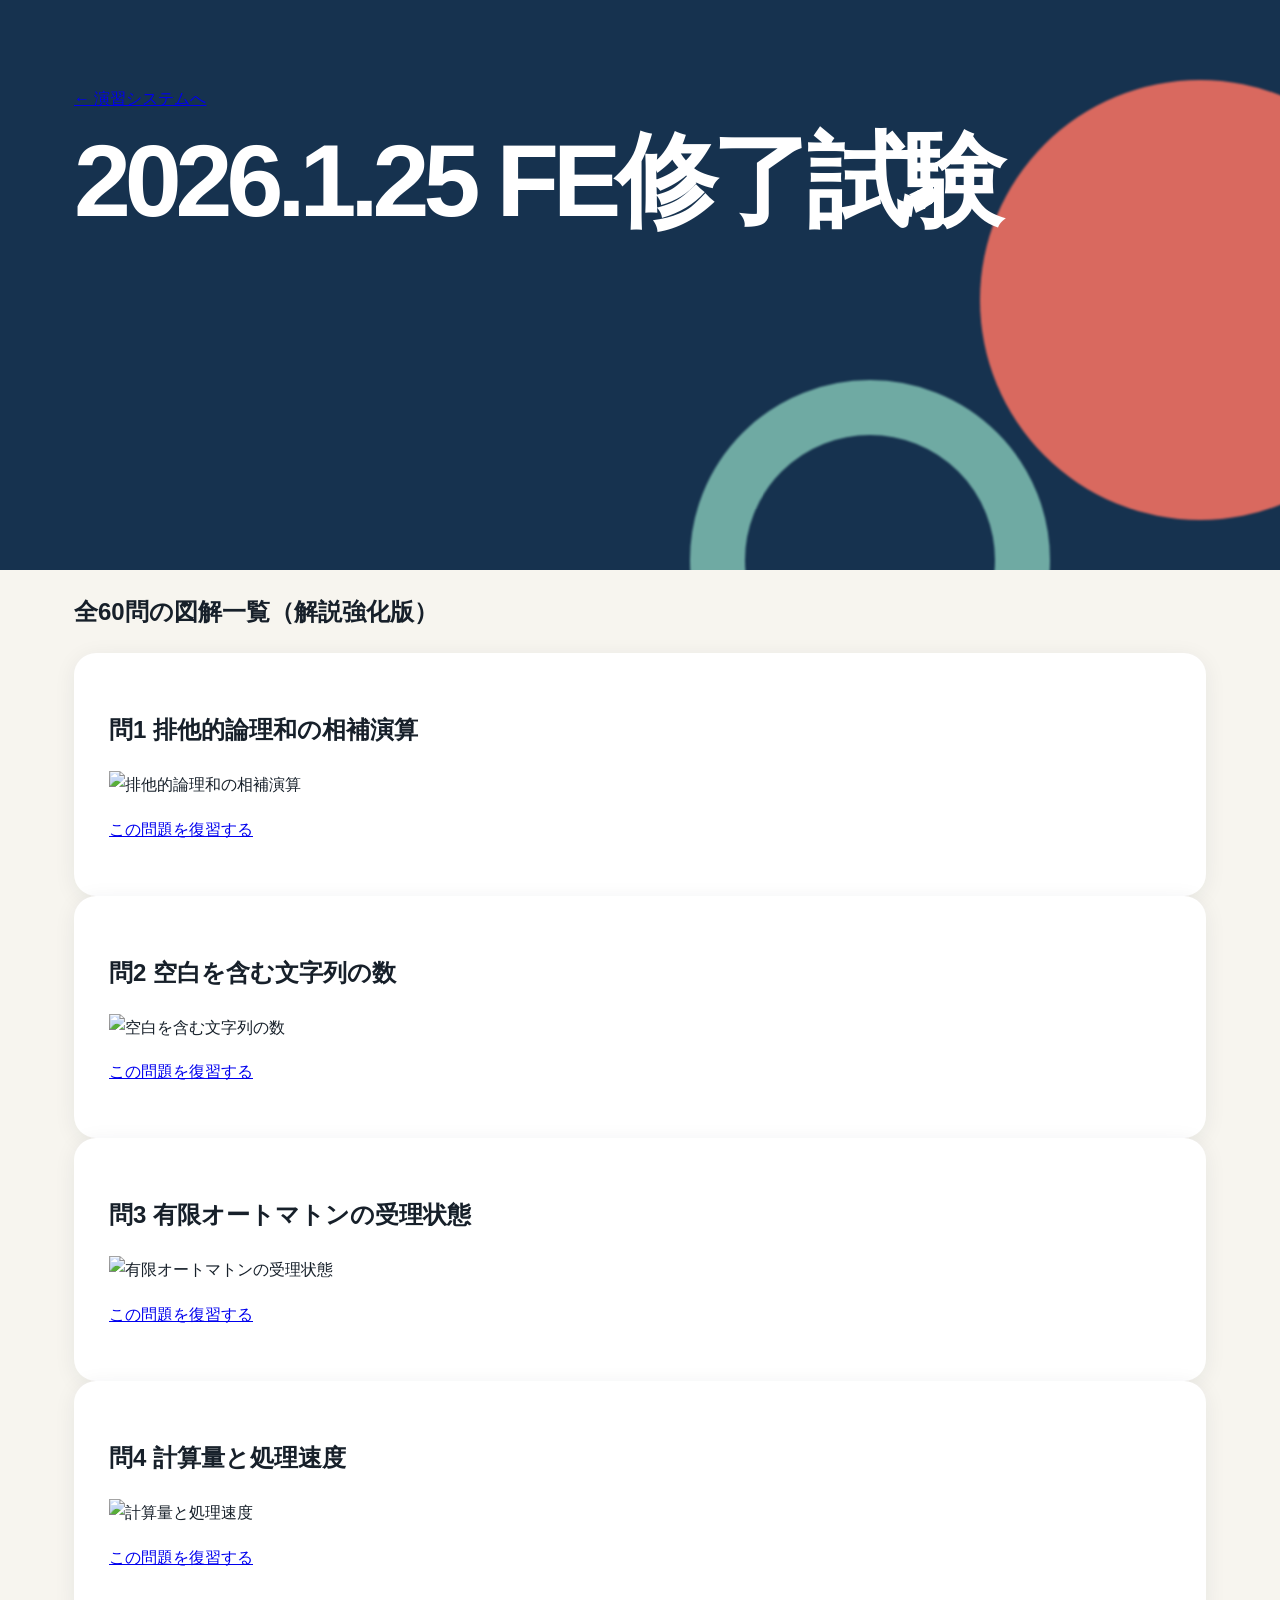
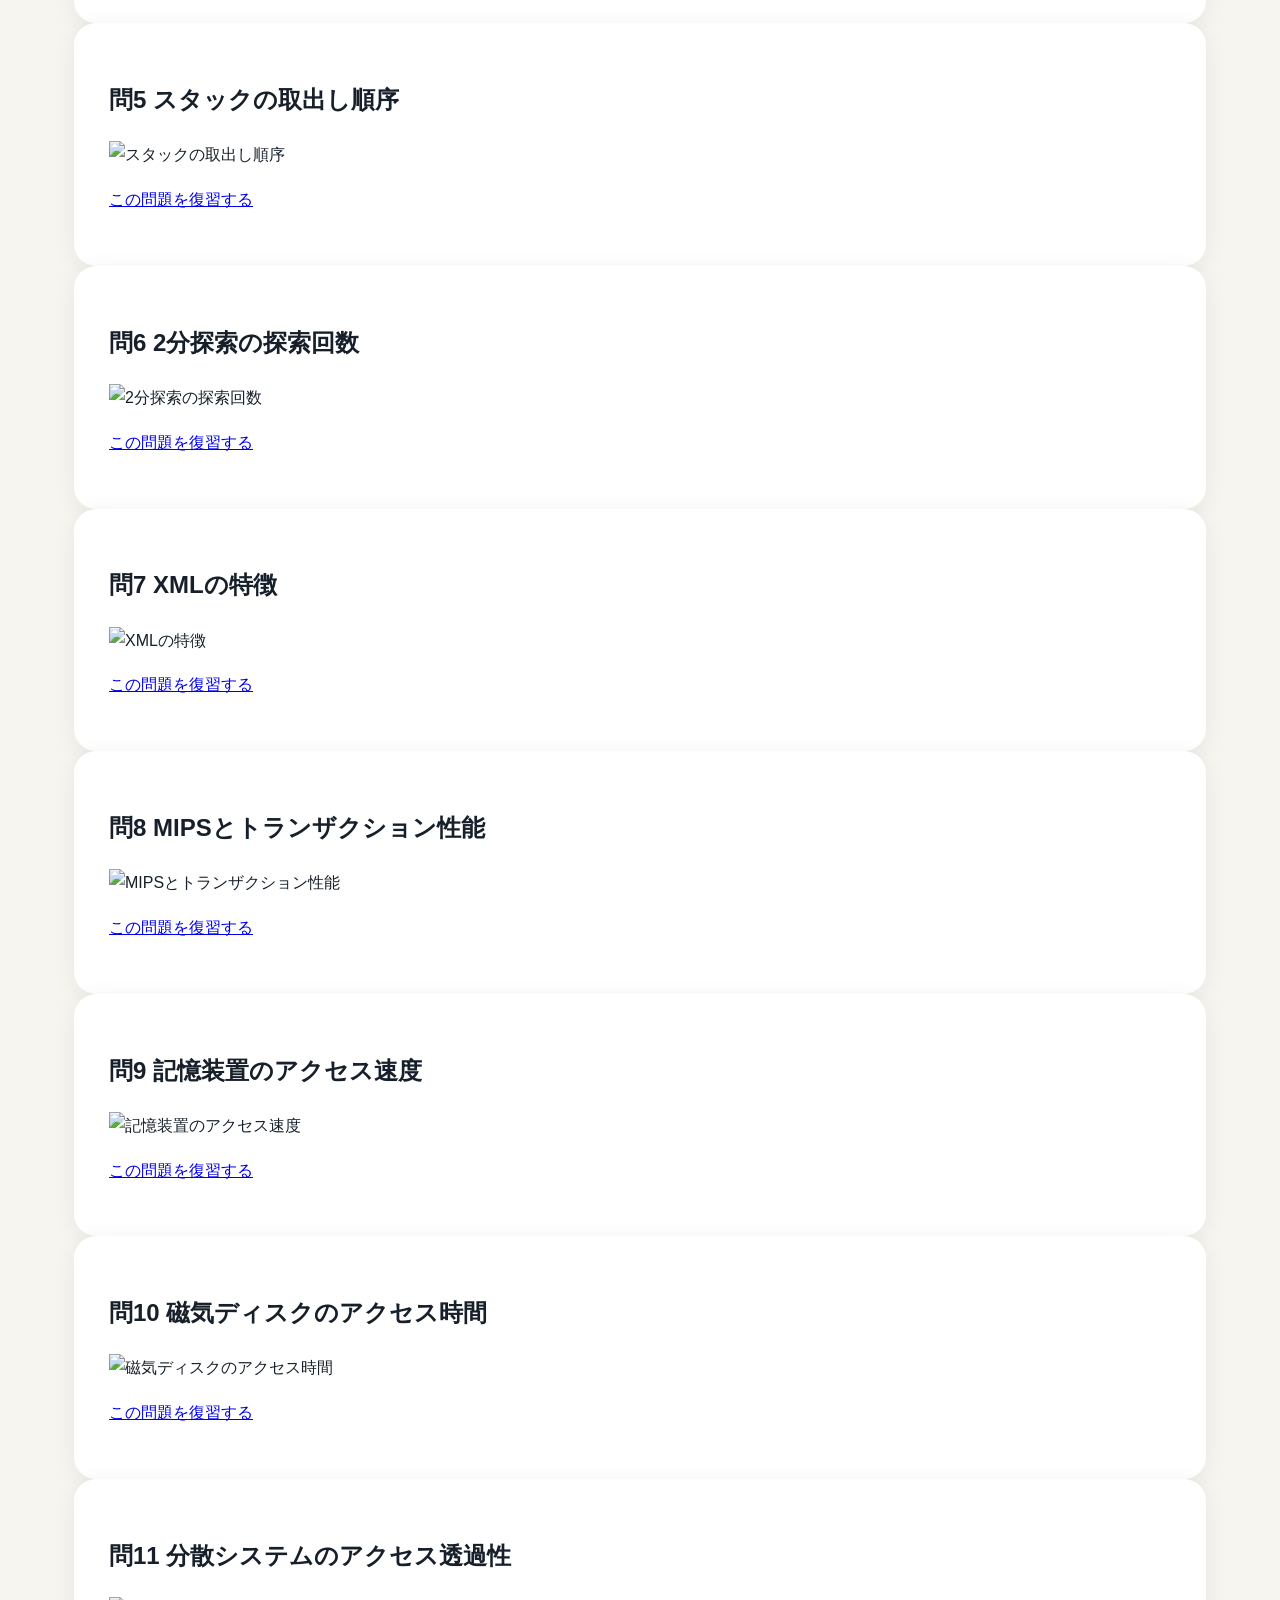
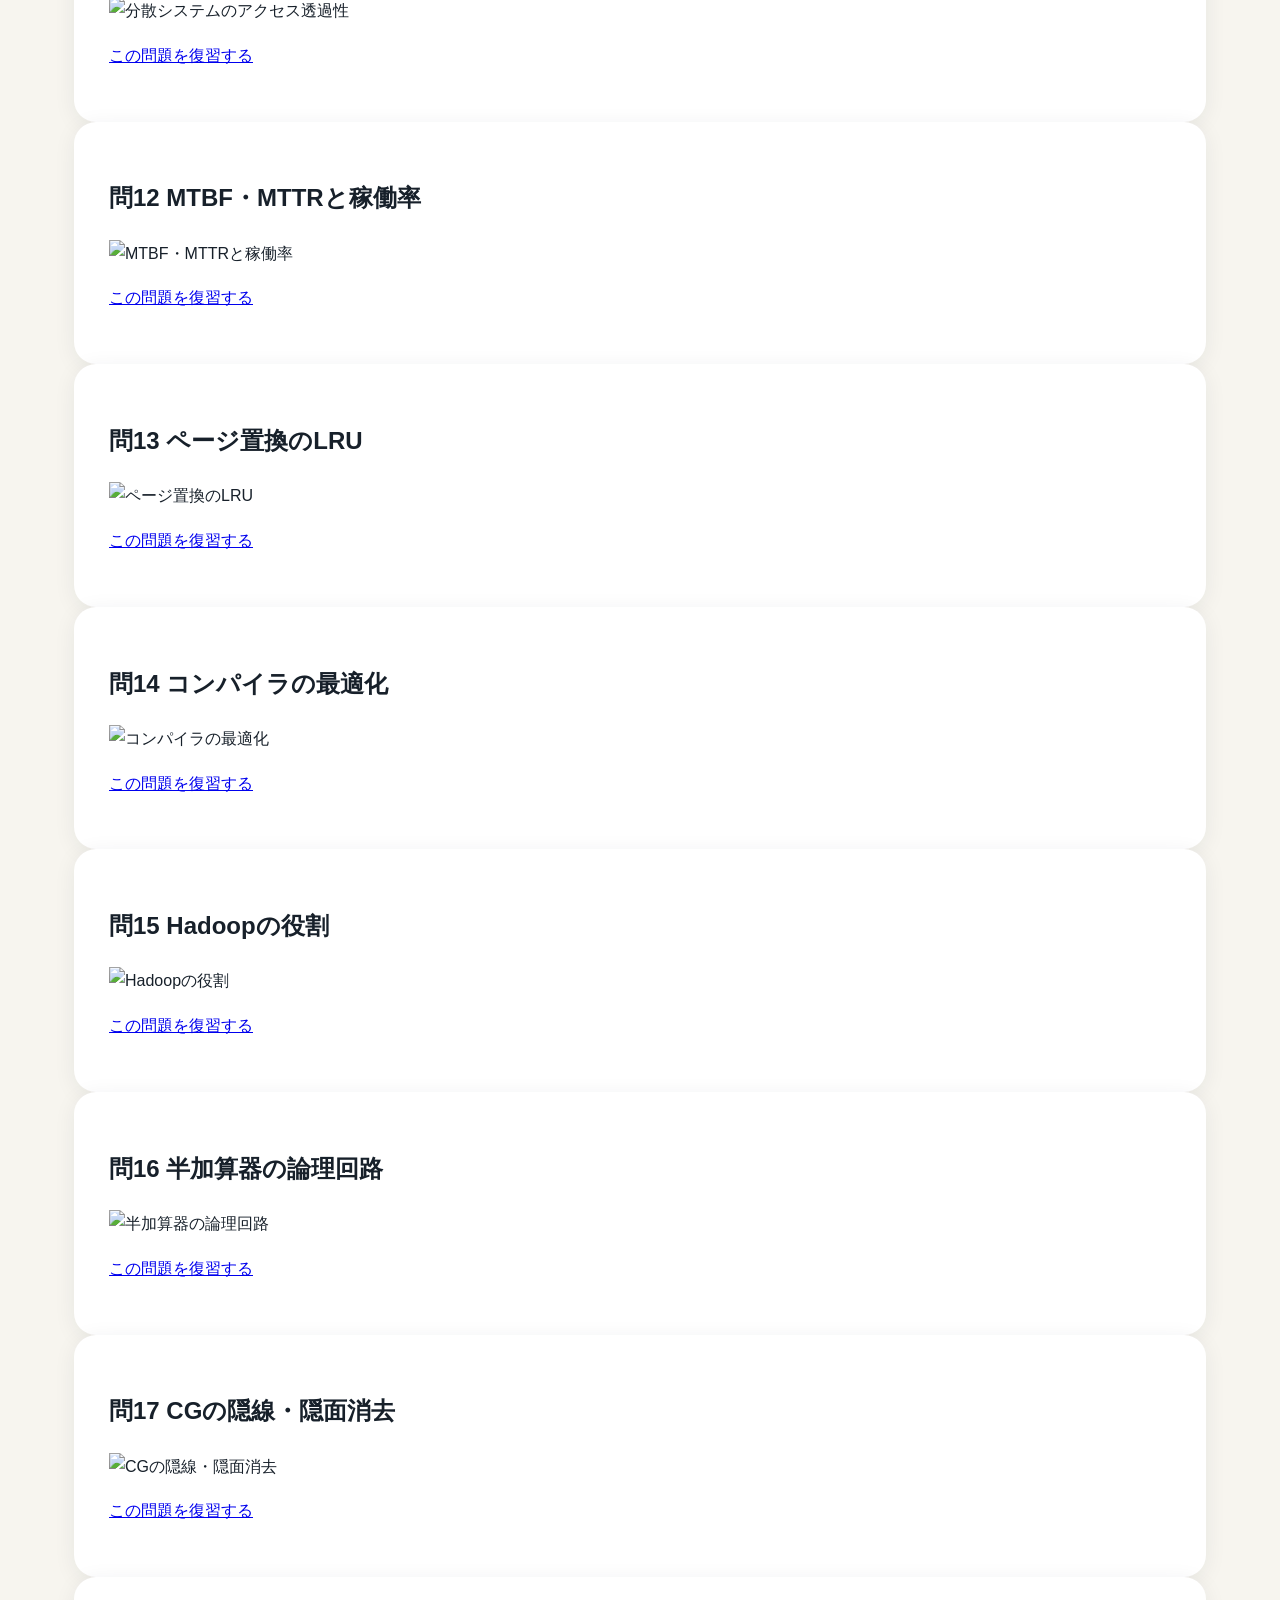
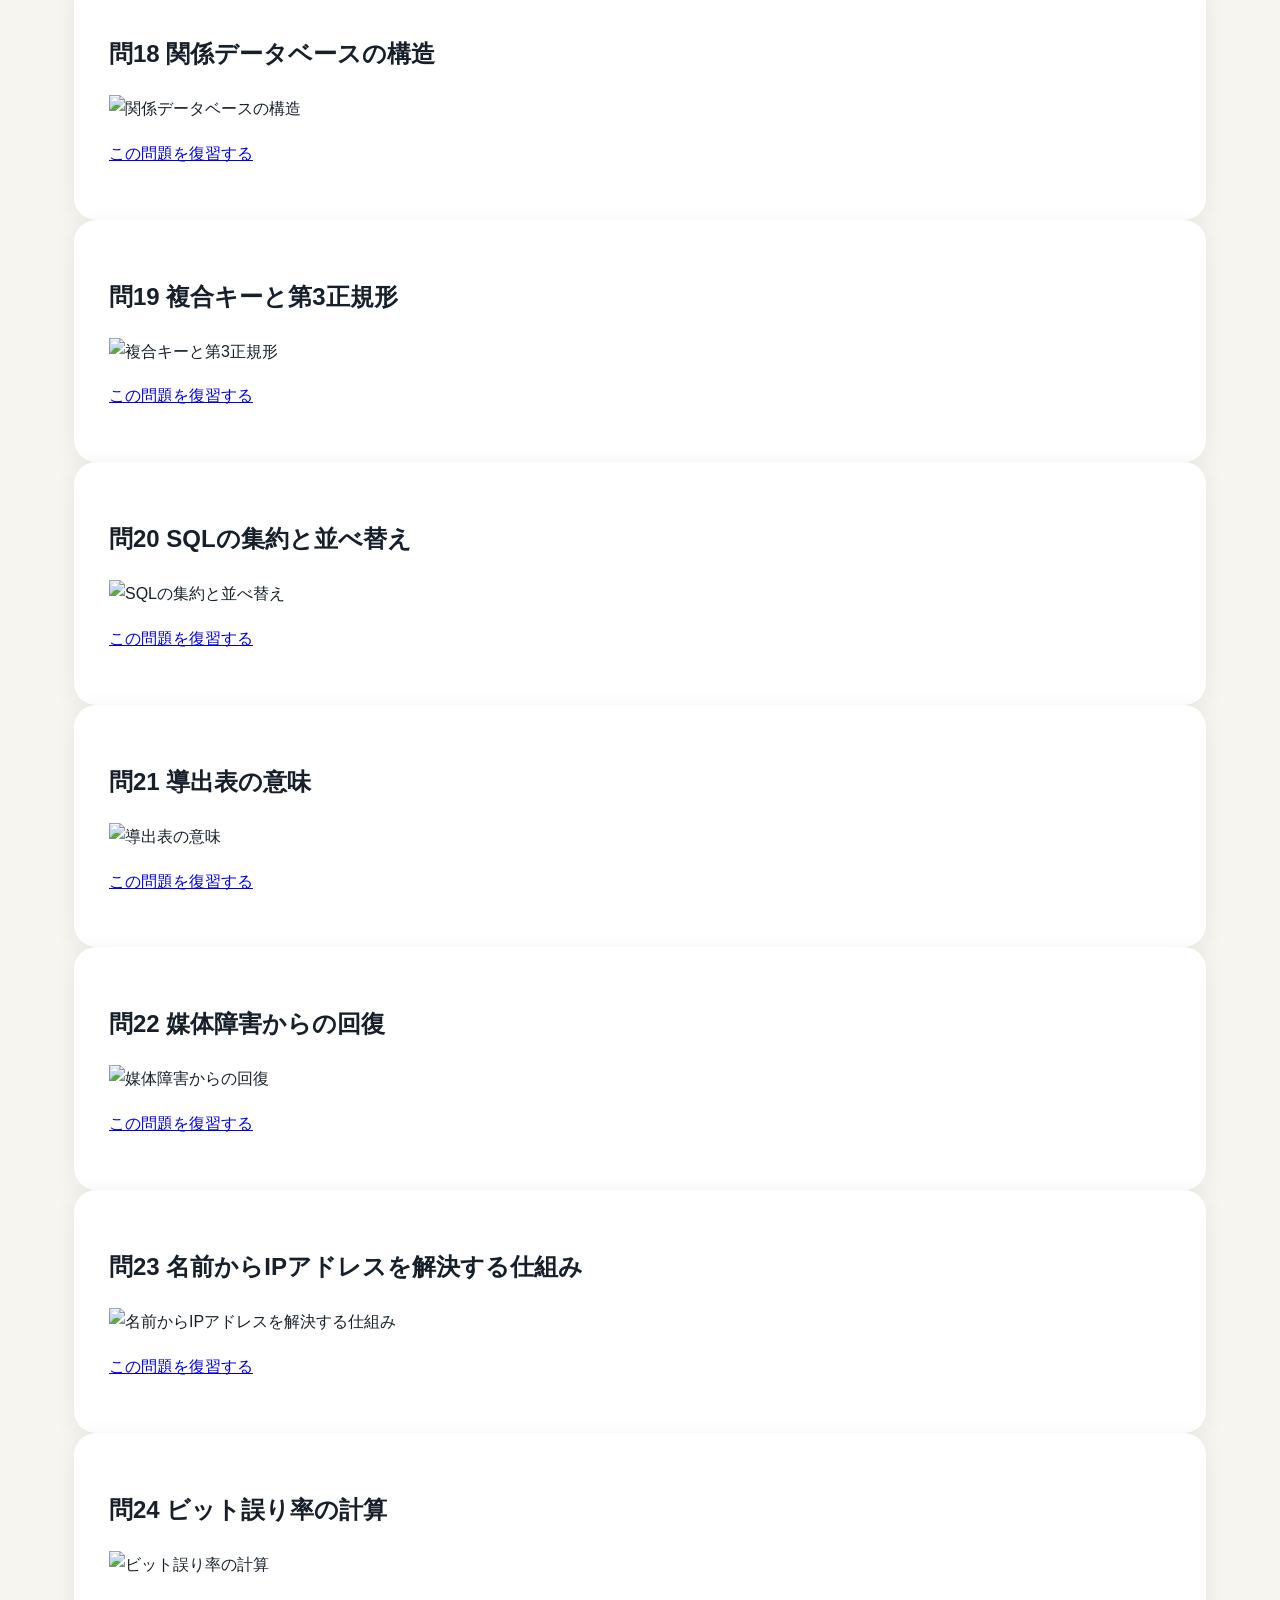
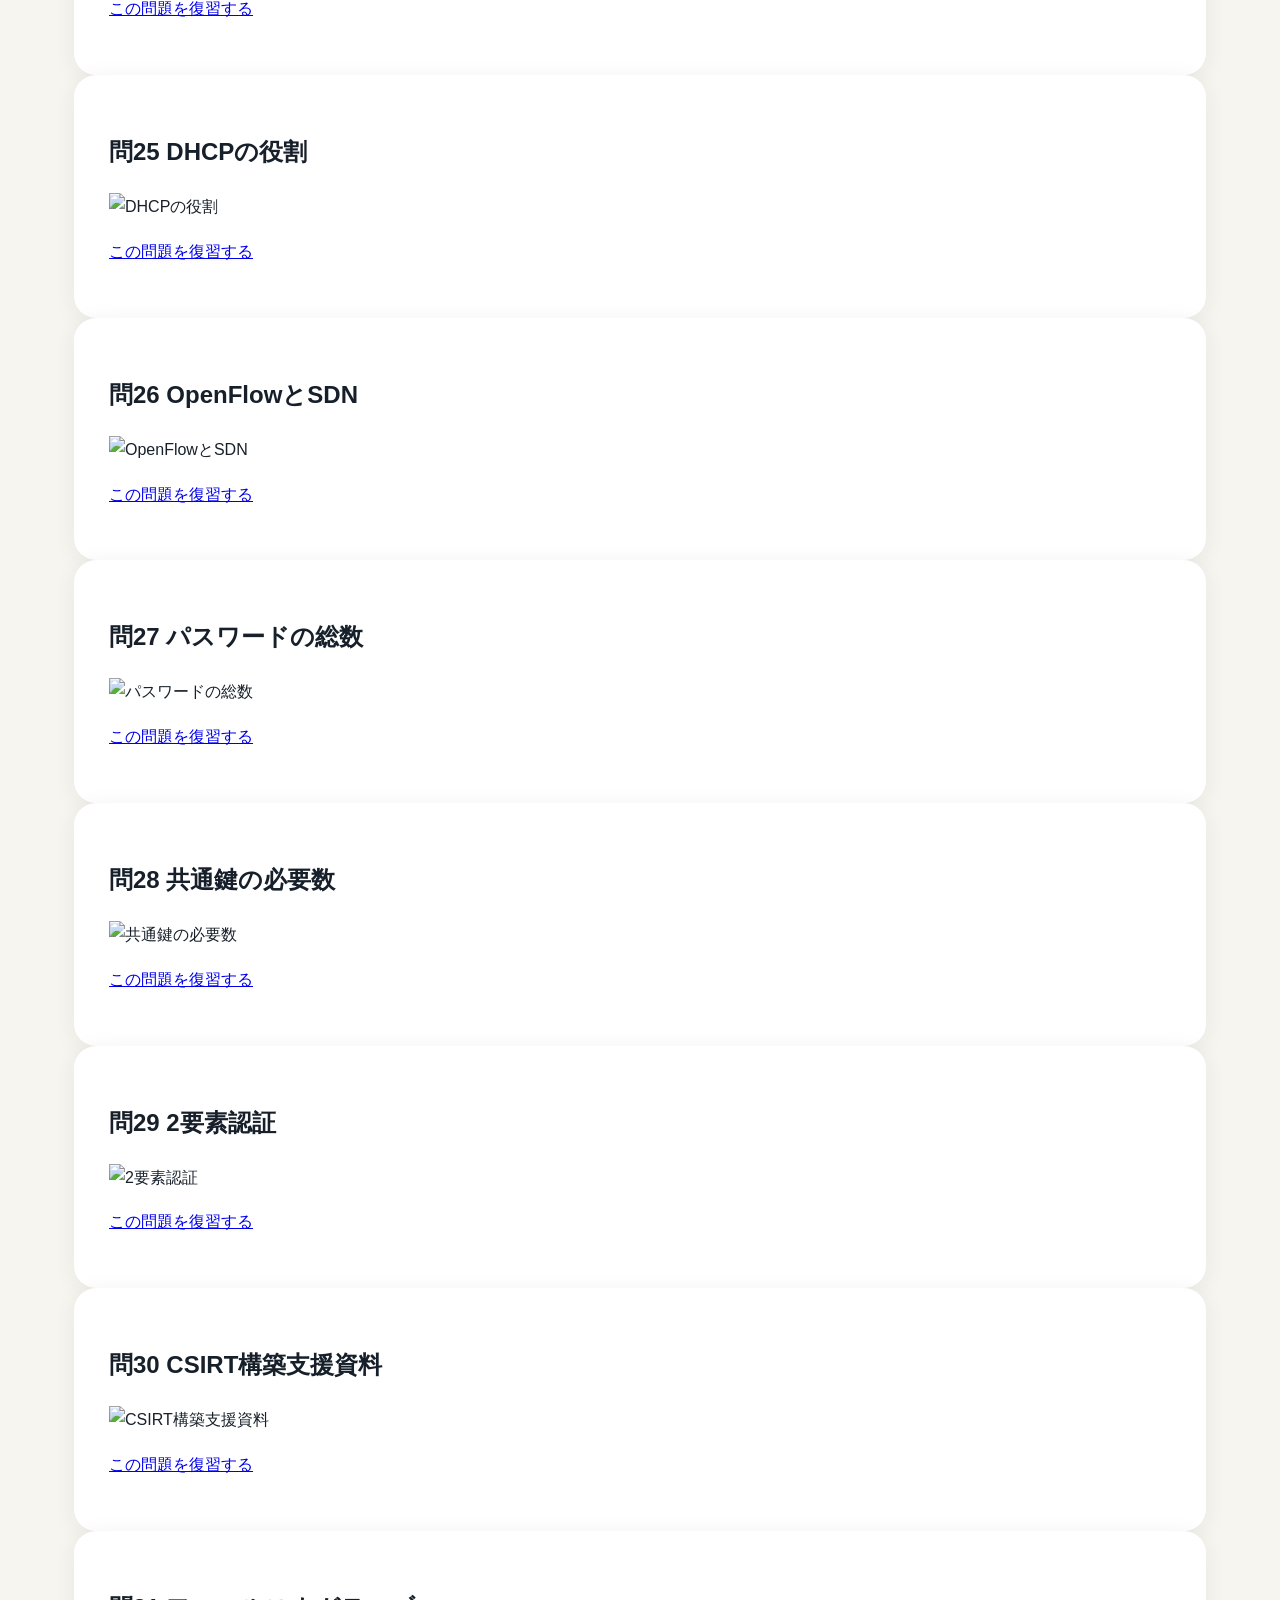
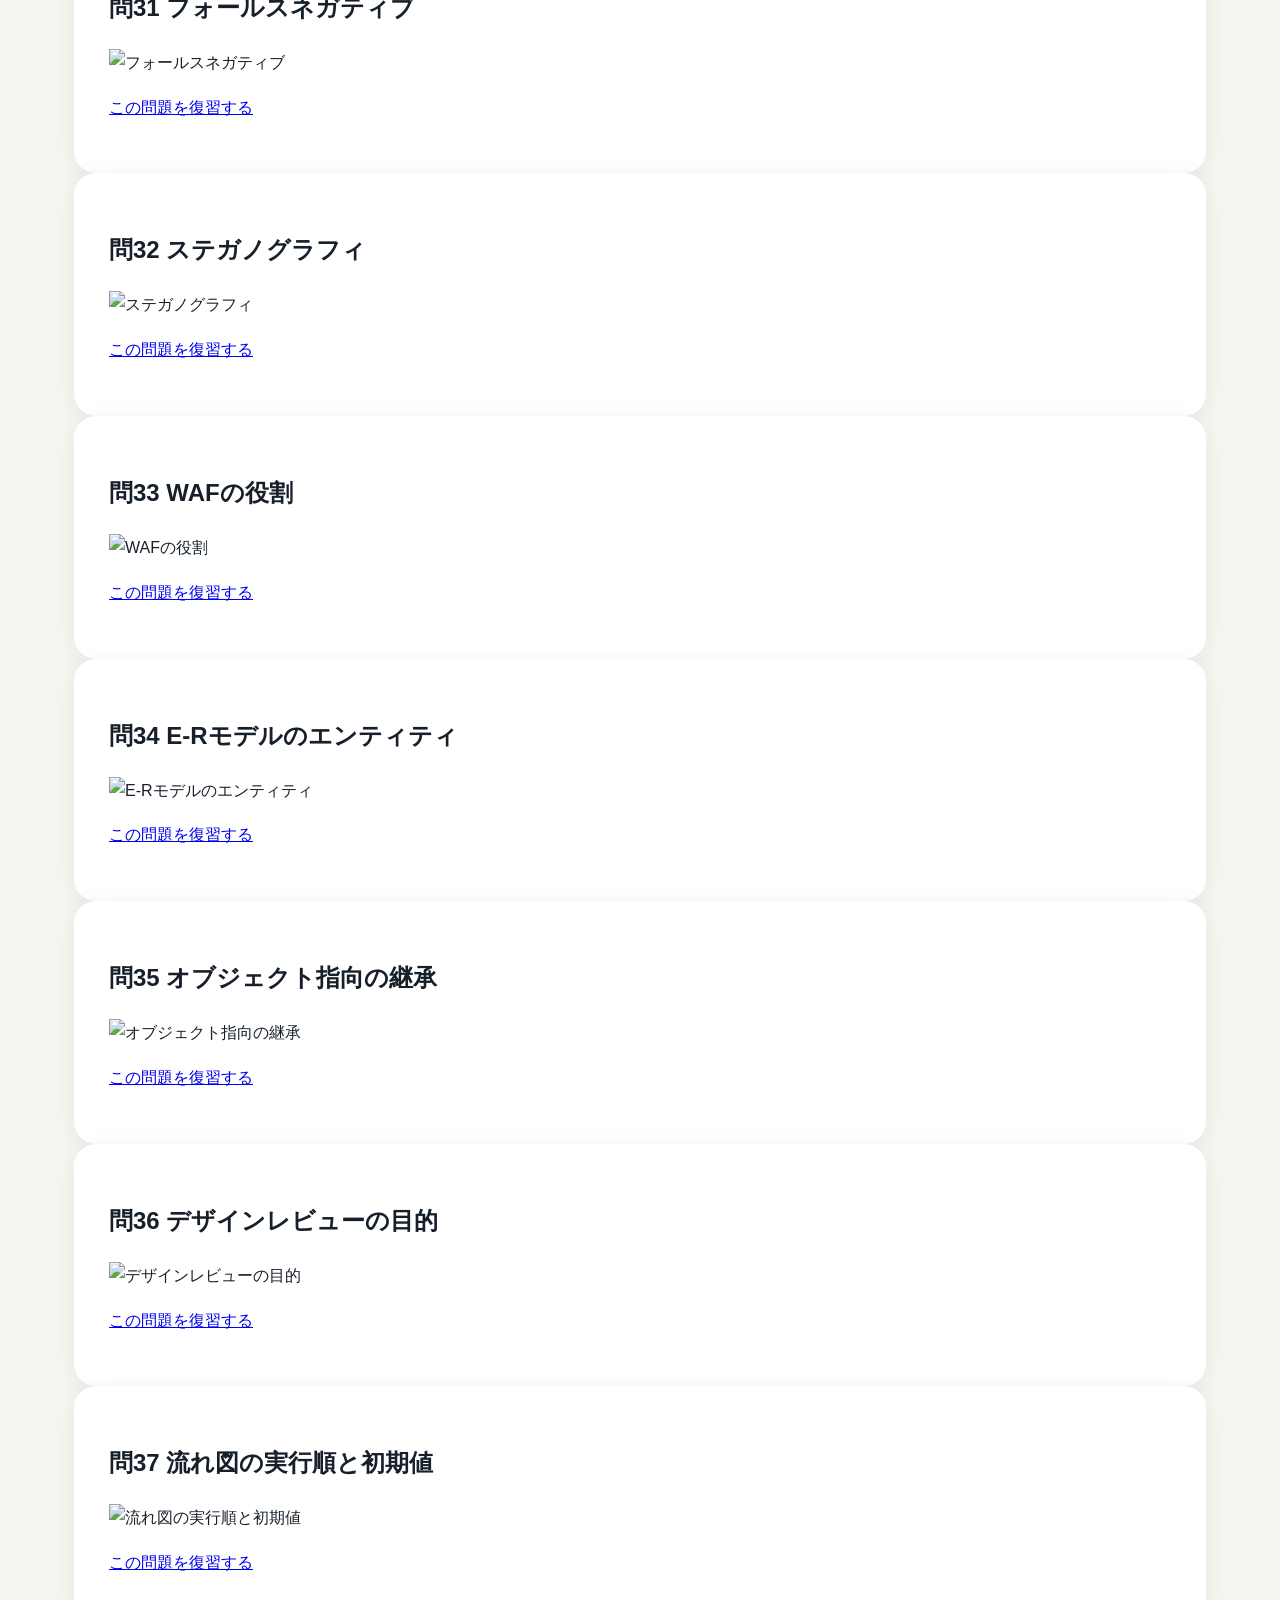
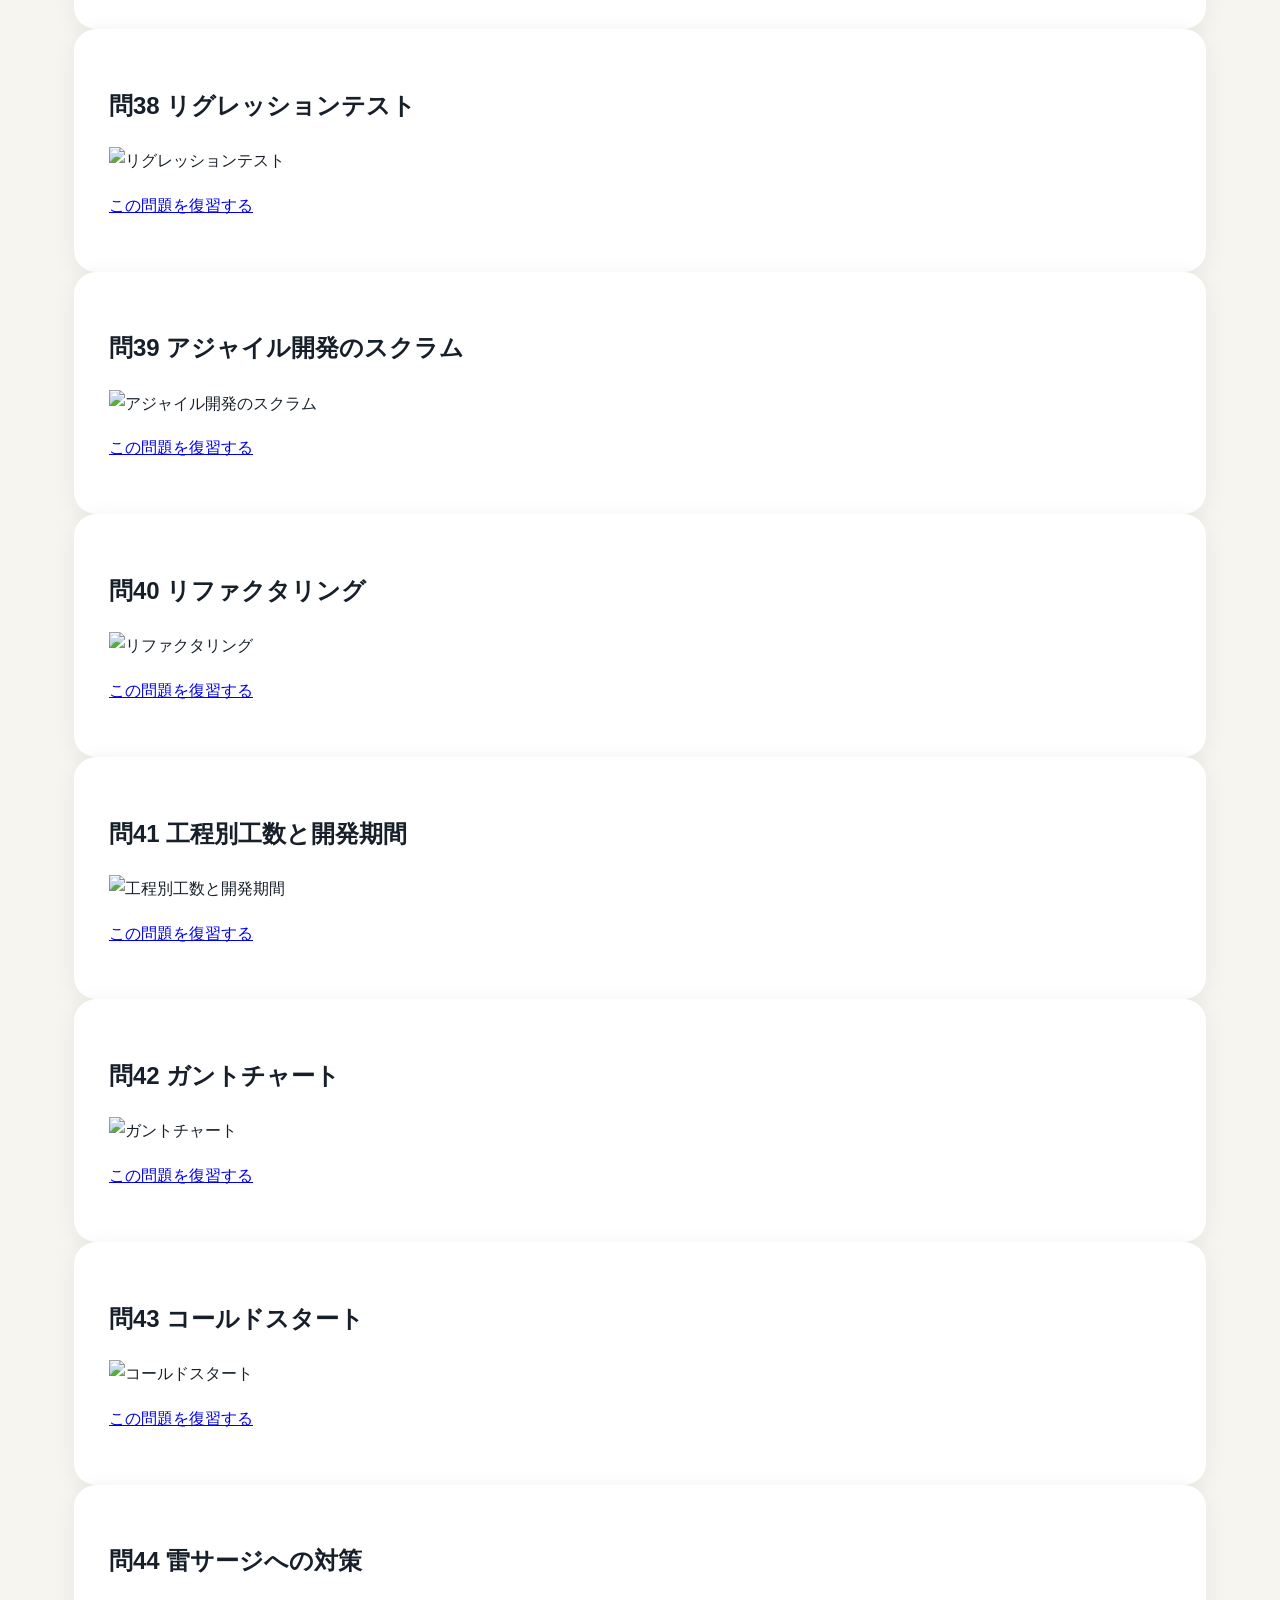
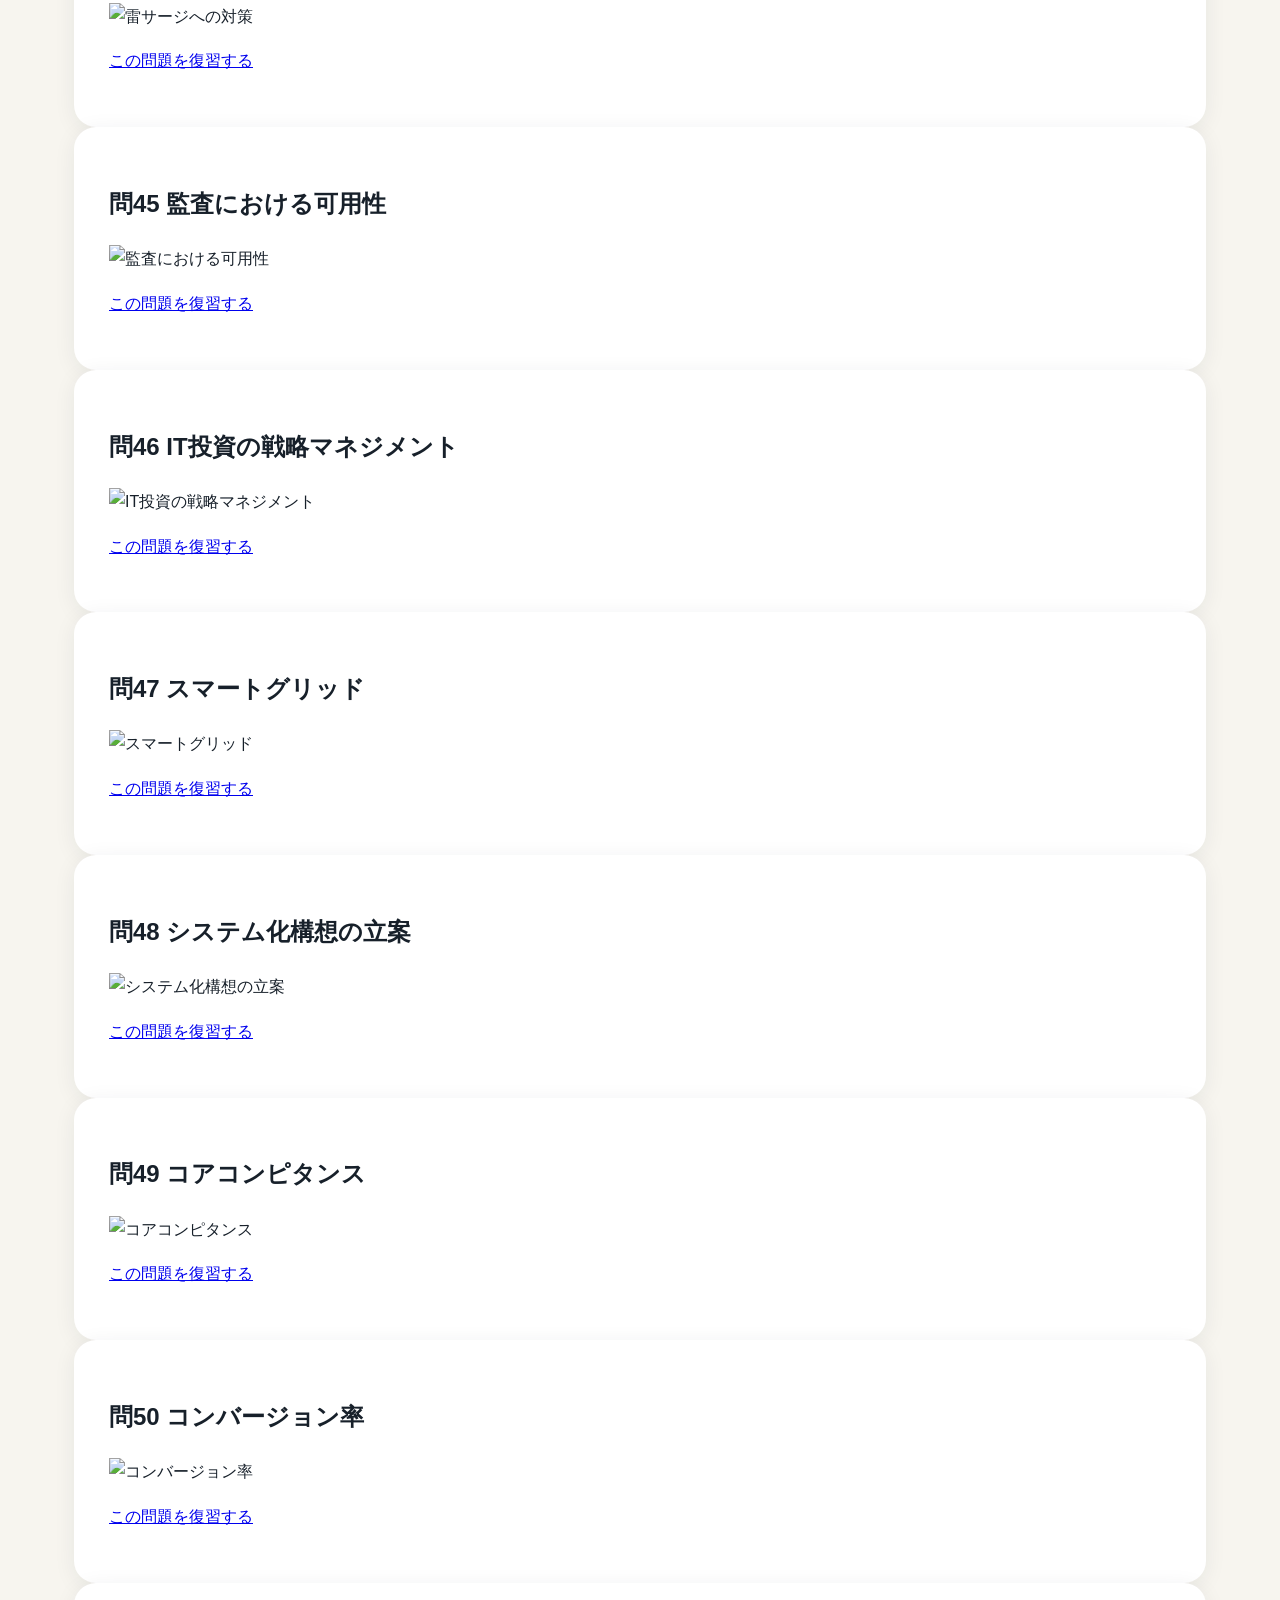
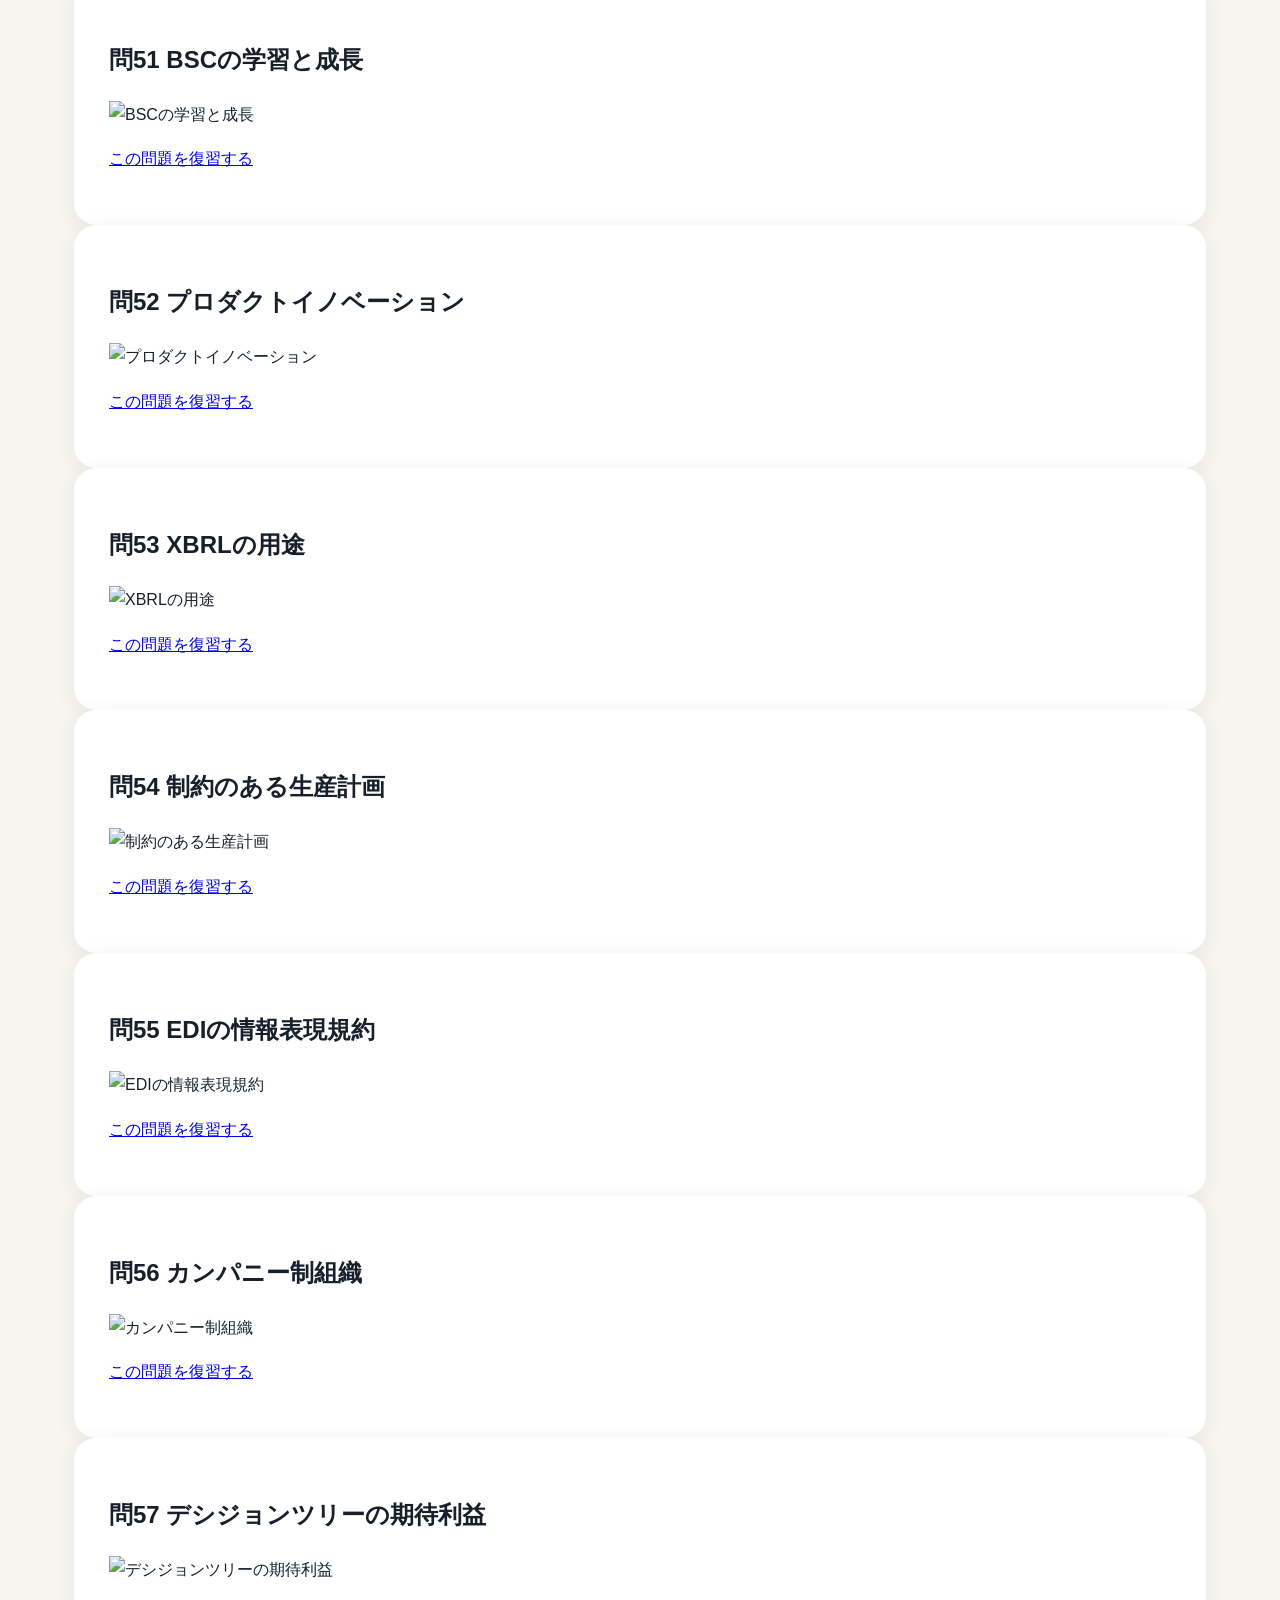
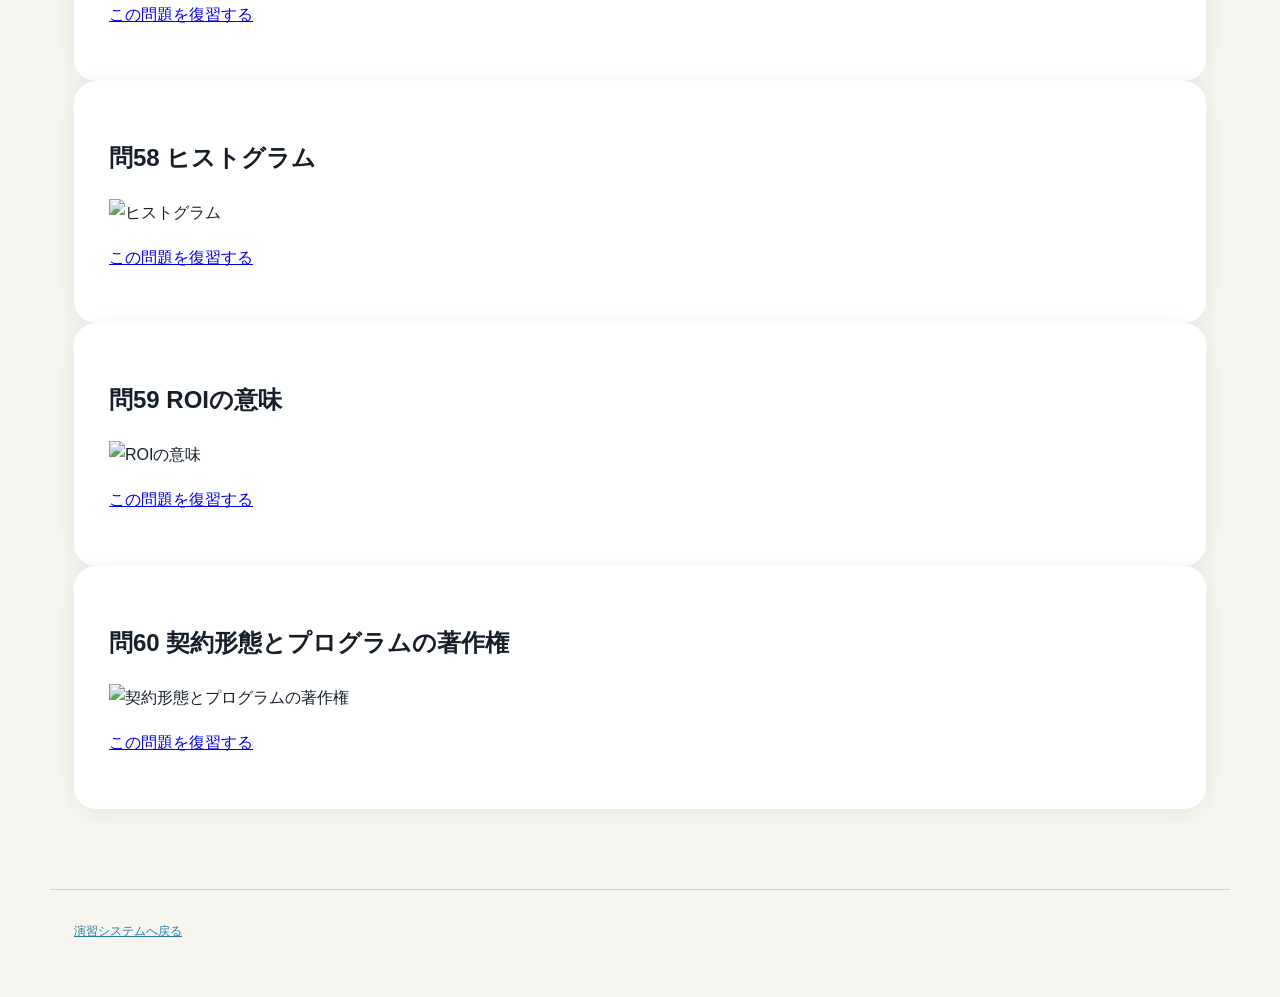
==== diagram-gallery.html @ a602712d "Add files via upload" ====
<!doctype html><html lang="ja"><meta charset="utf-8"><meta name="viewport" content="width=device-width, initial-scale=1"><link rel="stylesheet" href="styles.css"><link rel="stylesheet" href="revision.css"><title>2026.1.25 FE修了試験</title><body><header class="hero"><div class="hero-inner"><a href="index.html">← 演習システムへ</a><h1>2026.1.25 FE修了試験</h1></div></header><main><h2>全60問の図解一覧（解説強化版）</h2><article class="question-card"><h2>問1 排他的論理和の相補演算</h2><img style="width:100%;max-width:800px" loading="lazy" src="assets/diagrams/q01.svg?v=20261102-02" alt="排他的論理和の相補演算"><p><a href="index.html#q1">この問題を復習する</a></p></article><article class="question-card"><h2>問2 空白を含む文字列の数</h2><img style="width:100%;max-width:800px" loading="lazy" src="assets/diagrams/q02.svg?v=20261102-02" alt="空白を含む文字列の数"><p><a href="index.html#q2">この問題を復習する</a></p></article><article class="question-card"><h2>問3 有限オートマトンの受理状態</h2><img style="width:100%;max-width:800px" loading="lazy" src="assets/diagrams/q03.svg?v=20261102-02" alt="有限オートマトンの受理状態"><p><a href="index.html#q3">この問題を復習する</a></p></article><article class="question-card"><h2>問4 計算量と処理速度</h2><img style="width:100%;max-width:800px" loading="lazy" src="assets/diagrams/q04.svg?v=20261102-02" alt="計算量と処理速度"><p><a href="index.html#q4">この問題を復習する</a></p></article><article class="question-card"><h2>問5 スタックの取出し順序</h2><img style="width:100%;max-width:800px" loading="lazy" src="assets/diagrams/q05.svg?v=20261102-02" alt="スタックの取出し順序"><p><a href="index.html#q5">この問題を復習する</a></p></article><article class="question-card"><h2>問6 2分探索の探索回数</h2><img style="width:100%;max-width:800px" loading="lazy" src="assets/diagrams/q06.svg?v=20261102-02" alt="2分探索の探索回数"><p><a href="index.html#q6">この問題を復習する</a></p></article><article class="question-card"><h2>問7 XMLの特徴</h2><img style="width:100%;max-width:800px" loading="lazy" src="assets/diagrams/q07.svg?v=20261102-02" alt="XMLの特徴"><p><a href="index.html#q7">この問題を復習する</a></p></article><article class="question-card"><h2>問8 MIPSとトランザクション性能</h2><img style="width:100%;max-width:800px" loading="lazy" src="assets/diagrams/q08.svg?v=20261102-02" alt="MIPSとトランザクション性能"><p><a href="index.html#q8">この問題を復習する</a></p></article><article class="question-card"><h2>問9 記憶装置のアクセス速度</h2><img style="width:100%;max-width:800px" loading="lazy" src="assets/diagrams/q09.svg?v=20261102-02" alt="記憶装置のアクセス速度"><p><a href="index.html#q9">この問題を復習する</a></p></article><article class="question-card"><h2>問10 磁気ディスクのアクセス時間</h2><img style="width:100%;max-width:800px" loading="lazy" src="assets/diagrams/q10.svg?v=20261102-02" alt="磁気ディスクのアクセス時間"><p><a href="index.html#q10">この問題を復習する</a></p></article><article class="question-card"><h2>問11 分散システムのアクセス透過性</h2><img style="width:100%;max-width:800px" loading="lazy" src="assets/diagrams/q11.svg?v=20261102-02" alt="分散システムのアクセス透過性"><p><a href="index.html#q11">この問題を復習する</a></p></article><article class="question-card"><h2>問12 MTBF・MTTRと稼働率</h2><img style="width:100%;max-width:800px" loading="lazy" src="assets/diagrams/q12.svg?v=20261102-02" alt="MTBF・MTTRと稼働率"><p><a href="index.html#q12">この問題を復習する</a></p></article><article class="question-card"><h2>問13 ページ置換のLRU</h2><img style="width:100%;max-width:800px" loading="lazy" src="assets/diagrams/q13.svg?v=20261102-02" alt="ページ置換のLRU"><p><a href="index.html#q13">この問題を復習する</a></p></article><article class="question-card"><h2>問14 コンパイラの最適化</h2><img style="width:100%;max-width:800px" loading="lazy" src="assets/diagrams/q14.svg?v=20261102-02" alt="コンパイラの最適化"><p><a href="index.html#q14">この問題を復習する</a></p></article><article class="question-card"><h2>問15 Hadoopの役割</h2><img style="width:100%;max-width:800px" loading="lazy" src="assets/diagrams/q15.svg?v=20261102-02" alt="Hadoopの役割"><p><a href="index.html#q15">この問題を復習する</a></p></article><article class="question-card"><h2>問16 半加算器の論理回路</h2><img style="width:100%;max-width:800px" loading="lazy" src="assets/diagrams/q16.svg?v=20261102-02" alt="半加算器の論理回路"><p><a href="index.html#q16">この問題を復習する</a></p></article><article class="question-card"><h2>問17 CGの隠線・隠面消去</h2><img style="width:100%;max-width:800px" loading="lazy" src="assets/diagrams/q17.svg?v=20261102-02" alt="CGの隠線・隠面消去"><p><a href="index.html#q17">この問題を復習する</a></p></article><article class="question-card"><h2>問18 関係データベースの構造</h2><img style="width:100%;max-width:800px" loading="lazy" src="assets/diagrams/q18.svg?v=20261102-02" alt="関係データベースの構造"><p><a href="index.html#q18">この問題を復習する</a></p></article><article class="question-card"><h2>問19 複合キーと第3正規形</h2><img style="width:100%;max-width:800px" loading="lazy" src="assets/diagrams/q19.svg?v=20261102-02" alt="複合キーと第3正規形"><p><a href="index.html#q19">この問題を復習する</a></p></article><article class="question-card"><h2>問20 SQLの集約と並べ替え</h2><img style="width:100%;max-width:800px" loading="lazy" src="assets/diagrams/q20.svg?v=20261102-02" alt="SQLの集約と並べ替え"><p><a href="index.html#q20">この問題を復習する</a></p></article><article class="question-card"><h2>問21 導出表の意味</h2><img style="width:100%;max-width:800px" loading="lazy" src="assets/diagrams/q21.svg?v=20261102-02" alt="導出表の意味"><p><a href="index.html#q21">この問題を復習する</a></p></article><article class="question-card"><h2>問22 媒体障害からの回復</h2><img style="width:100%;max-width:800px" loading="lazy" src="assets/diagrams/q22.svg?v=20261102-02" alt="媒体障害からの回復"><p><a href="index.html#q22">この問題を復習する</a></p></article><article class="question-card"><h2>問23 名前からIPアドレスを解決する仕組み</h2><img style="width:100%;max-width:800px" loading="lazy" src="assets/diagrams/q23.svg?v=20261102-02" alt="名前からIPアドレスを解決する仕組み"><p><a href="index.html#q23">この問題を復習する</a></p></article><article class="question-card"><h2>問24 ビット誤り率の計算</h2><img style="width:100%;max-width:800px" loading="lazy" src="assets/diagrams/q24.svg?v=20261102-02" alt="ビット誤り率の計算"><p><a href="index.html#q24">この問題を復習する</a></p></article><article class="question-card"><h2>問25 DHCPの役割</h2><img style="width:100%;max-width:800px" loading="lazy" src="assets/diagrams/q25.svg?v=20261102-02" alt="DHCPの役割"><p><a href="index.html#q25">この問題を復習する</a></p></article><article class="question-card"><h2>問26 OpenFlowとSDN</h2><img style="width:100%;max-width:800px" loading="lazy" src="assets/diagrams/q26.svg?v=20261102-02" alt="OpenFlowとSDN"><p><a href="index.html#q26">この問題を復習する</a></p></article><article class="question-card"><h2>問27 パスワードの総数</h2><img style="width:100%;max-width:800px" loading="lazy" src="assets/diagrams/q27.svg?v=20261102-02" alt="パスワードの総数"><p><a href="index.html#q27">この問題を復習する</a></p></article><article class="question-card"><h2>問28 共通鍵の必要数</h2><img style="width:100%;max-width:800px" loading="lazy" src="assets/diagrams/q28.svg?v=20261102-02" alt="共通鍵の必要数"><p><a href="index.html#q28">この問題を復習する</a></p></article><article class="question-card"><h2>問29 2要素認証</h2><img style="width:100%;max-width:800px" loading="lazy" src="assets/diagrams/q29.svg?v=20261102-02" alt="2要素認証"><p><a href="index.html#q29">この問題を復習する</a></p></article><article class="question-card"><h2>問30 CSIRT構築支援資料</h2><img style="width:100%;max-width:800px" loading="lazy" src="assets/diagrams/q30.svg?v=20261102-02" alt="CSIRT構築支援資料"><p><a href="index.html#q30">この問題を復習する</a></p></article><article class="question-card"><h2>問31 フォールスネガティブ</h2><img style="width:100%;max-width:800px" loading="lazy" src="assets/diagrams/q31.svg?v=20261102-02" alt="フォールスネガティブ"><p><a href="index.html#q31">この問題を復習する</a></p></article><article class="question-card"><h2>問32 ステガノグラフィ</h2><img style="width:100%;max-width:800px" loading="lazy" src="assets/diagrams/q32.svg?v=20261102-02" alt="ステガノグラフィ"><p><a href="index.html#q32">この問題を復習する</a></p></article><article class="question-card"><h2>問33 WAFの役割</h2><img style="width:100%;max-width:800px" loading="lazy" src="assets/diagrams/q33.svg?v=20261102-02" alt="WAFの役割"><p><a href="index.html#q33">この問題を復習する</a></p></article><article class="question-card"><h2>問34 E-Rモデルのエンティティ</h2><img style="width:100%;max-width:800px" loading="lazy" src="assets/diagrams/q34.svg?v=20261102-02" alt="E-Rモデルのエンティティ"><p><a href="index.html#q34">この問題を復習する</a></p></article><article class="question-card"><h2>問35 オブジェクト指向の継承</h2><img style="width:100%;max-width:800px" loading="lazy" src="assets/diagrams/q35.svg?v=20261102-02" alt="オブジェクト指向の継承"><p><a href="index.html#q35">この問題を復習する</a></p></article><article class="question-card"><h2>問36 デザインレビューの目的</h2><img style="width:100%;max-width:800px" loading="lazy" src="assets/diagrams/q36.svg?v=20261102-02" alt="デザインレビューの目的"><p><a href="index.html#q36">この問題を復習する</a></p></article><article class="question-card"><h2>問37 流れ図の実行順と初期値</h2><img style="width:100%;max-width:800px" loading="lazy" src="assets/diagrams/q37.svg?v=20261102-02" alt="流れ図の実行順と初期値"><p><a href="index.html#q37">この問題を復習する</a></p></article><article class="question-card"><h2>問38 リグレッションテスト</h2><img style="width:100%;max-width:800px" loading="lazy" src="assets/diagrams/q38.svg?v=20261102-02" alt="リグレッションテスト"><p><a href="index.html#q38">この問題を復習する</a></p></article><article class="question-card"><h2>問39 アジャイル開発のスクラム</h2><img style="width:100%;max-width:800px" loading="lazy" src="assets/diagrams/q39.svg?v=20261102-02" alt="アジャイル開発のスクラム"><p><a href="index.html#q39">この問題を復習する</a></p></article><article class="question-card"><h2>問40 リファクタリング</h2><img style="width:100%;max-width:800px" loading="lazy" src="assets/diagrams/q40.svg?v=20261102-02" alt="リファクタリング"><p><a href="index.html#q40">この問題を復習する</a></p></article><article class="question-card"><h2>問41 工程別工数と開発期間</h2><img style="width:100%;max-width:800px" loading="lazy" src="assets/diagrams/q41.svg?v=20261102-02" alt="工程別工数と開発期間"><p><a href="index.html#q41">この問題を復習する</a></p></article><article class="question-card"><h2>問42 ガントチャート</h2><img style="width:100%;max-width:800px" loading="lazy" src="assets/diagrams/q42.svg?v=20261102-02" alt="ガントチャート"><p><a href="index.html#q42">この問題を復習する</a></p></article><article class="question-card"><h2>問43 コールドスタート</h2><img style="width:100%;max-width:800px" loading="lazy" src="assets/diagrams/q43.svg?v=20261102-02" alt="コールドスタート"><p><a href="index.html#q43">この問題を復習する</a></p></article><article class="question-card"><h2>問44 雷サージへの対策</h2><img style="width:100%;max-width:800px" loading="lazy" src="assets/diagrams/q44.svg?v=20261102-02" alt="雷サージへの対策"><p><a href="index.html#q44">この問題を復習する</a></p></article><article class="question-card"><h2>問45 監査における可用性</h2><img style="width:100%;max-width:800px" loading="lazy" src="assets/diagrams/q45.svg?v=20261102-02" alt="監査における可用性"><p><a href="index.html#q45">この問題を復習する</a></p></article><article class="question-card"><h2>問46 IT投資の戦略マネジメント</h2><img style="width:100%;max-width:800px" loading="lazy" src="assets/diagrams/q46.svg?v=20261102-02" alt="IT投資の戦略マネジメント"><p><a href="index.html#q46">この問題を復習する</a></p></article><article class="question-card"><h2>問47 スマートグリッド</h2><img style="width:100%;max-width:800px" loading="lazy" src="assets/diagrams/q47.svg?v=20261102-02" alt="スマートグリッド"><p><a href="index.html#q47">この問題を復習する</a></p></article><article class="question-card"><h2>問48 システム化構想の立案</h2><img style="width:100%;max-width:800px" loading="lazy" src="assets/diagrams/q48.svg?v=20261102-02" alt="システム化構想の立案"><p><a href="index.html#q48">この問題を復習する</a></p></article><article class="question-card"><h2>問49 コアコンピタンス</h2><img style="width:100%;max-width:800px" loading="lazy" src="assets/diagrams/q49.svg?v=20261102-02" alt="コアコンピタンス"><p><a href="index.html#q49">この問題を復習する</a></p></article><article class="question-card"><h2>問50 コンバージョン率</h2><img style="width:100%;max-width:800px" loading="lazy" src="assets/diagrams/q50.svg?v=20261102-02" alt="コンバージョン率"><p><a href="index.html#q50">この問題を復習する</a></p></article><article class="question-card"><h2>問51 BSCの学習と成長</h2><img style="width:100%;max-width:800px" loading="lazy" src="assets/diagrams/q51.svg?v=20261102-02" alt="BSCの学習と成長"><p><a href="index.html#q51">この問題を復習する</a></p></article><article class="question-card"><h2>問52 プロダクトイノベーション</h2><img style="width:100%;max-width:800px" loading="lazy" src="assets/diagrams/q52.svg?v=20261102-02" alt="プロダクトイノベーション"><p><a href="index.html#q52">この問題を復習する</a></p></article><article class="question-card"><h2>問53 XBRLの用途</h2><img style="width:100%;max-width:800px" loading="lazy" src="assets/diagrams/q53.svg?v=20261102-02" alt="XBRLの用途"><p><a href="index.html#q53">この問題を復習する</a></p></article><article class="question-card"><h2>問54 制約のある生産計画</h2><img style="width:100%;max-width:800px" loading="lazy" src="assets/diagrams/q54.svg?v=20261102-02" alt="制約のある生産計画"><p><a href="index.html#q54">この問題を復習する</a></p></article><article class="question-card"><h2>問55 EDIの情報表現規約</h2><img style="width:100%;max-width:800px" loading="lazy" src="assets/diagrams/q55.svg?v=20261102-02" alt="EDIの情報表現規約"><p><a href="index.html#q55">この問題を復習する</a></p></article><article class="question-card"><h2>問56 カンパニー制組織</h2><img style="width:100%;max-width:800px" loading="lazy" src="assets/diagrams/q56.svg?v=20261102-02" alt="カンパニー制組織"><p><a href="index.html#q56">この問題を復習する</a></p></article><article class="question-card"><h2>問57 デシジョンツリーの期待利益</h2><img style="width:100%;max-width:800px" loading="lazy" src="assets/diagrams/q57.svg?v=20261102-02" alt="デシジョンツリーの期待利益"><p><a href="index.html#q57">この問題を復習する</a></p></article><article class="question-card"><h2>問58 ヒストグラム</h2><img style="width:100%;max-width:800px" loading="lazy" src="assets/diagrams/q58.svg?v=20261102-02" alt="ヒストグラム"><p><a href="index.html#q58">この問題を復習する</a></p></article><article class="question-card"><h2>問59 ROIの意味</h2><img style="width:100%;max-width:800px" loading="lazy" src="assets/diagrams/q59.svg?v=20261102-02" alt="ROIの意味"><p><a href="index.html#q59">この問題を復習する</a></p></article><article class="question-card"><h2>問60 契約形態とプログラムの著作権</h2><img style="width:100%;max-width:800px" loading="lazy" src="assets/diagrams/q60.svg?v=20261102-02" alt="契約形態とプログラムの著作権"><p><a href="index.html#q60">この問題を復習する</a></p></article></main><footer><a href="index.html">演習システムへ戻る</a></footer></body></html>
---- styles.css ----
:root {
  --ink:#17202a; --muted:#68717d; --paper:#f7f5ef; --card:#fff;
  --navy:#16324f; --blue:#247ba0; --mint:#86c9b9; --coral:#ef6f61;
  --yellow:#f4c95d; --line:#dce1e5; --shadow:0 14px 45px rgba(24,43,58,.10);
}
*{box-sizing:border-box}
html{scroll-behavior:smooth}
body{margin:0;background:var(--paper);color:var(--ink);font-family:"Yu Gothic","Hiragino Kaku Gothic ProN",Meiryo,sans-serif;line-height:1.8}
button,input{font:inherit}
.hero{background:var(--navy);color:#fff;min-height:570px;position:relative;overflow:hidden}
.hero:before,.hero:after{content:"";position:absolute;border-radius:50%;filter:blur(1px)}
.hero:before{width:440px;height:440px;background:var(--coral);right:-140px;top:80px;opacity:.9}
.hero:after{width:250px;height:250px;border:55px solid var(--mint);right:230px;bottom:-170px;opacity:.8}
.topbar{height:76px;max-width:1180px;margin:auto;padding:0 24px;display:flex;align-items:center;justify-content:space-between;position:relative;z-index:2;border-bottom:1px solid rgba(255,255,255,.18)}
.brand{color:#fff;text-decoration:none;font-weight:800;letter-spacing:.04em}.brand span{display:inline-grid;place-items:center;background:var(--yellow);color:var(--navy);width:38px;height:38px;border-radius:50%;margin-right:10px}
.progress-wrap{width:210px;font-size:.76rem}.progress{height:5px;background:#ffffff32;border-radius:9px;margin-top:5px;overflow:hidden}.progress i{display:block;height:100%;width:0;background:var(--yellow);transition:.3s}
.hero-inner{max-width:1180px;margin:auto;padding:85px 24px;position:relative;z-index:1}
.eyebrow,.section-kicker{font-size:.75rem;font-weight:800;letter-spacing:.18em;color:var(--mint)}
h1{font-size:clamp(3rem,8vw,6.7rem);line-height:1.02;margin:.15em 0 .25em;letter-spacing:-.06em}h1 em{font-style:normal;color:var(--yellow)}
.lead{max-width:650px;font-size:1.08rem;color:#dbe4ec}.save-note{max-width:860px;margin:28px 0 0;padding:20px 24px;border:2px solid #f4c95d88;border-left:8px solid var(--yellow);background:#ffffff18;border-radius:12px;color:#fff;font-size:1rem;line-height:1.8;box-shadow:0 12px 35px #081b2c55}.save-note strong{display:block;color:var(--yellow);font-size:1.25rem;letter-spacing:.02em;margin-bottom:3px}.save-note small{display:block;color:#c8d6df;font-size:.78rem;margin-top:6px}
.hero-stats{display:flex;gap:38px;margin-top:45px}.hero-stats div{display:grid}.hero-stats strong{font:800 2.1rem/1 Georgia,serif;color:var(--yellow)}.hero-stats span{font-size:.72rem;color:#b9c9d5;margin-top:7px}
main{max-width:1180px;margin:auto;padding:0 24px}
.toolbar{position:sticky;top:10px;z-index:10;margin:-36px 0 50px;background:#fff;padding:18px;border-radius:16px;box-shadow:var(--shadow);display:flex;gap:12px;align-items:center;flex-wrap:wrap}
.search{display:flex;align-items:center;gap:8px;border:1px solid var(--line);border-radius:10px;padding:8px 12px;flex:1;min-width:250px}.search input{border:0;outline:0;width:100%;background:transparent}
.filters{display:flex;gap:6px;flex-wrap:wrap}.filters button{border:0;background:#edf1f3;color:#4d5964;border-radius:99px;padding:8px 13px;cursor:pointer;font-size:.78rem}.filters button.active{background:var(--navy);color:#fff}
.toggle{font-size:.78rem;white-space:nowrap}.toggle input{accent-color:var(--coral)}
.overview{display:flex;gap:40px;align-items:flex-start;margin-bottom:45px}.overview h2{font-size:2rem;margin:0}.question-map{display:grid;grid-template-columns:repeat(15,1fr);gap:6px;flex:1}
.question-map a{display:grid;place-items:center;aspect-ratio:1;border-radius:7px;text-decoration:none;color:var(--muted);background:#fff;border:1px solid var(--line);font-size:.72rem;font-weight:700}.question-map a.done{background:var(--mint);color:var(--navy);border-color:transparent}.question-map a.hidden-map{opacity:.16}
.questions{display:grid;gap:34px}.question-card{background:var(--card);border-radius:22px;padding:34px;box-shadow:0 4px 22px rgba(30,45,55,.07);scroll-margin-top:100px;border:1px solid transparent}.question-card.done{border-color:var(--mint)}
.card-head{display:flex;align-items:center;gap:18px}.number{font:800 2.4rem/1 Georgia,serif;color:var(--coral);min-width:73px}.heading{flex:1}.meta{font-size:.72rem;color:var(--blue);font-weight:800;letter-spacing:.12em;margin:0}.heading h2{font-size:1.55rem;line-height:1.4;margin:.1em 0}.learn-btn{width:42px;height:42px;border-radius:50%;border:1px solid var(--line);background:#fff;color:#aab1b7;cursor:pointer;font-weight:bold}.done .learn-btn{background:var(--mint);border-color:var(--mint);color:var(--navy)}
.problem-panel{margin:25px 0 18px;border:1px solid var(--line);background:#f7f8f8;border-radius:15px;padding:16px;position:relative}.problem-label{display:flex;align-items:center;gap:10px;margin-bottom:12px}.problem-label span{background:var(--coral);color:#fff;border-radius:5px;padding:3px 10px;font-weight:800;font-size:.75rem}.problem-label small{color:var(--muted);font-weight:700}.problem-panel>img{display:block;width:100%;height:auto;object-fit:contain;object-position:top;background:#fff;border-radius:8px;border:1px solid #e4e6e7}
.answer-strip{margin:25px 0;background:var(--navy);color:#fff;border-radius:12px;padding:14px 18px;display:flex;align-items:center;gap:15px}.answer-strip span{font-size:.74rem;color:#bcd0dc}.answer-strip strong{font-size:1.6rem;color:var(--yellow);line-height:1}.answer-strip p{margin:0;font-weight:700}
.card-grid{display:grid;grid-template-columns:1.15fr .85fr;gap:35px}.explanation h3{font-size:.84rem;letter-spacing:.08em;margin:0 0 7px}.summary{font-weight:700}.reasoning{padding-left:1.4em}.reasoning li{margin:.55em 0}.trap{margin-top:22px;border-left:4px solid var(--coral);padding:10px 16px;background:#fff7f5;border-radius:0 8px 8px 0}.trap p{margin:0;color:#5f5350;font-size:.9rem}
.visual{margin:0;background:#edf5f3;border-radius:16px;padding:20px;min-height:300px;display:flex;flex-direction:column;justify-content:center}.visual figcaption{text-align:center;color:var(--muted);font-size:.76rem;margin-top:10px}
.diagram{display:block;min-height:220px;width:100%;position:relative}.v-box{background:#fff;border:2px solid var(--navy);padding:13px;border-radius:10px;text-align:center;font-size:.78rem;font-weight:800;box-shadow:4px 4px 0 var(--mint)}.v-box.focus{background:var(--yellow)}.v-box.danger{box-shadow:4px 4px 0 var(--coral)}.v-arrow{display:grid;place-items:center;color:var(--coral);min-width:35px}.v-arrow i{font-size:1.7rem;font-style:normal;line-height:1}.v-arrow small{font-size:.62rem;color:var(--muted);white-space:nowrap}.v-flow{height:220px;display:flex;align-items:center;justify-content:center}.v-flow .v-box{max-width:120px}.v-compare{display:grid;grid-template-columns:1fr 32px 1fr;align-items:center;gap:8px;height:220px}.v-compare section{background:#fff5f3;border-top:5px solid var(--coral);border-radius:10px;padding:12px;height:175px}.v-compare section.good{background:#f3fbf8;border-color:var(--mint)}.v-compare h4{margin:0 0 8px;font-size:.82rem}.v-compare p{font-size:.7rem;margin:5px 0;padding:4px;background:#fff;border-radius:4px}.v-compare>b{text-align:center;font:700 .75rem Georgia;color:var(--muted)}.v-formula{height:220px;display:grid;place-content:center;text-align:center}.v-formula strong{font:800 1.2rem/1.5 Consolas,monospace;background:#fff;padding:18px;border-radius:10px;border-bottom:4px solid var(--yellow)}.v-formula span{font-size:.76rem;margin-top:12px;color:var(--muted)}
.v-stack{height:220px;display:flex;flex-direction:column-reverse;justify-content:center;gap:3px}.v-stack div{background:hsl(calc(199 - var(--i)*7) 48% calc(38% + var(--i)*6%));color:#fff;padding:6px 12px;text-align:center;border-radius:4px;font-size:.68rem;font-weight:700}.v-cycle{height:220px;display:grid;grid-template-columns:repeat(2,1fr);gap:12px;align-content:center}.v-cycle div{background:#fff;padding:10px;border-radius:10px;display:flex;align-items:center;gap:8px;font-size:.7rem;font-weight:700;border:1px solid var(--line)}.v-cycle b{display:grid;place-items:center;border-radius:50%;width:25px;height:25px;background:var(--coral);color:#fff}.v-network{height:220px;position:relative}.v-network .hub{position:absolute;left:50%;top:50%;transform:translate(-50%,-50%);background:var(--yellow);z-index:2}.v-network .sat{position:absolute;background:#fff;border:1px solid var(--blue);border-radius:99px;padding:7px 11px;font-size:.68rem}.v-network .sat:after{content:"";position:absolute;width:70px;border-top:2px dashed var(--mint);transform-origin:left}.v-network .s1{top:10px;left:10px}.v-network .s1:after{transform:rotate(35deg);left:80%;top:100%}.v-network .s2{top:10px;right:10px}.v-network .s2:after{transform:rotate(145deg);left:0;top:100%}.v-network .s3{bottom:15px;left:8px}.v-network .s3:after{transform:rotate(-30deg);left:80%;top:0}.v-network .s4{bottom:15px;right:8px}.v-network .s4:after{transform:rotate(210deg);left:0;top:0}
.source-figure{height:220px;position:relative;background:#fff;overflow:hidden;border-radius:10px;border:1px solid var(--line)}.source-figure span{position:absolute;z-index:2;top:8px;left:8px;background:var(--navy);color:#fff;border-radius:99px;padding:3px 10px;font-size:.62rem}.source-figure img{width:100%;height:100%;object-fit:contain}.precision{height:220px;display:grid;align-content:center;gap:22px}.precision div{display:grid;grid-template-columns:70px 1fr 100px;align-items:center;gap:8px;font-size:.7rem}.precision i{height:12px;background:var(--mint);border-radius:9px}.precision i.huge{width:100%;background:var(--navy)}.precision b{font-size:.68rem;color:var(--coral)}.wave{height:220px;text-align:center;font-size:.72rem}.wave svg{width:100%;height:175px}.wave path{fill:none;stroke:var(--navy);stroke-width:5}.wave circle{fill:var(--coral)}.wave line{stroke:var(--mint);stroke-width:2}.wave b{color:var(--coral)}.tree{height:220px;display:grid;place-items:center;position:relative}.tree b,.tree span,.tree i{display:grid;place-items:center;border:2px solid var(--navy);border-radius:50%;background:#fff;font-style:normal}.tree b{width:42px;height:42px;background:var(--yellow)}.tree>div{display:flex;justify-content:space-around;width:80%}.tree span{width:36px;height:36px}.tree i{width:30px;height:30px;font-size:.7rem}.tree small{color:var(--muted)}
.timer-ring{width:165px;height:165px;border:18px solid var(--navy);border-right-color:var(--coral);border-radius:50%;margin:20px auto;position:relative}.timer-ring div{position:absolute;top:-30px;left:64px}.timer-ring span{position:absolute;background:#fff;padding:2px 5px;font-size:.62rem}.timer-ring span:nth-of-type(1){left:-55px;top:65px}.timer-ring span:nth-of-type(2){right:-53px;bottom:22px}.timer-ring i{position:absolute;text-align:center;inset:48px 0;font-size:.65rem;font-style:normal}.timer-ring b{position:absolute;white-space:nowrap;bottom:-42px;left:5px;font-size:.7rem}.stripe{height:220px;display:flex;gap:10px;align-items:center;justify-content:center;position:relative}.stripe>div{display:grid;gap:7px}.stripe b{background:var(--blue);color:#fff;padding:12px;border-radius:5px}.stripe div:nth-child(2) b{background:var(--coral)}.stripe div:nth-child(3) b{background:var(--mint);color:var(--navy)}.stripe span{position:absolute;bottom:8px;font-size:.7rem}.capacity,.dependency,.inherit,.snmp{height:220px;display:flex;align-items:center;justify-content:center;position:relative}.capacity strong,.dependency strong{position:absolute;bottom:10px;font-size:.72rem;color:var(--coral)}.bits{height:220px;display:flex;align-items:center;position:relative}.bits>div{height:85px;display:grid;place-content:center;text-align:center;background:var(--navy);color:#fff;border-right:2px solid #fff;font-size:.7rem}.bits>div+div{background:var(--coral)}.bits strong{display:block;font-size:1.2rem}.bits small{position:absolute;bottom:25px;right:10px}.ears{height:220px;display:flex;align-items:center;justify-content:space-between;text-align:center}.ears>span{font-size:2.5rem}.ears div{font-size:.7rem;border-bottom:3px dotted var(--coral)}.ears b{font-size:3rem}.ears em{position:absolute;bottom:12px;right:20px;font-size:.7rem;color:var(--blue)}.union{height:220px;display:grid;grid-template-columns:1fr 55px 1fr;align-items:center;text-align:center;position:relative}.union>div{display:grid;background:#fff;padding:8px;border-radius:7px}.union span{border-top:1px solid var(--line);font-size:.7rem}.union i{font-size:.68rem}.union strong{position:absolute;bottom:12px;width:100%;font-size:.7rem}.peer{height:220px;display:flex;align-items:center;justify-content:space-between}.peer span{background:#fff;padding:14px;border-radius:10px;font-size:.75rem}.peer b{text-align:center;color:var(--coral);border-bottom:3px dashed var(--mint)}.peer small{color:var(--muted)}.packet{height:220px;display:flex;align-items:center;justify-content:center}.packet span{height:75px;display:grid;place-content:center;text-align:center;background:#fff;border:1px solid var(--blue);padding:6px;font-size:.62rem}.packet .hot{background:var(--yellow)}.packet b{font-size:.62rem}.snmp{flex-wrap:wrap}.snmp .return{position:absolute;bottom:36px;color:var(--coral);font-size:.7rem}.broken{height:220px;display:flex;align-items:center;justify-content:space-between;text-align:center}.broken span{background:#fff;padding:15px;border-radius:10px;font-size:.72rem}.broken b{color:var(--coral);font-size:.68rem}.broken .danger{border:3px solid var(--coral)}.seesaw{height:220px;display:flex;align-items:center;justify-content:center;gap:10px;position:relative}.seesaw span{background:#fff;padding:13px;text-align:center;font-size:.7rem;border-radius:8px}.seesaw i{width:90px;border-top:8px solid var(--navy);transform:rotate(-10deg)}.seesaw strong{position:absolute;bottom:20px;font-size:.7rem}.gate{height:220px;display:grid;grid-template-columns:1fr 1fr 1fr;gap:7px;align-content:center;text-align:center}.gate div{background:#fff;padding:8px;border-radius:7px}.gate b{grid-column:1/-1;background:var(--navy);color:#fff;padding:7px}.gate span{font-size:.65rem;border:1px solid var(--mint);padding:5px}.gate em{grid-column:1/-1;color:var(--coral);font-weight:bold;font-size:.7rem}.escape{height:220px;display:grid;place-content:center;text-align:center;gap:8px}.escape code{background:#fff;padding:9px;color:var(--coral)}.escape b{font-size:.7rem}.escape span{font-size:.65rem}.inherit>div:last-child{display:grid;gap:12px}.services,.components{height:220px;display:grid;grid-template-columns:repeat(2,1fr);gap:10px;align-content:center}.services div,.components span{background:#fff;border-left:5px solid var(--coral);padding:13px;text-align:center;border-radius:6px;font-size:.72rem;font-weight:700}.services span,.components b{font-size:.63rem;text-align:center;color:var(--blue)}.classes{height:220px;display:flex;align-items:center}.classes div{padding:35px 7px;text-align:center;font-size:.68rem}.classes .bad{flex:1;background:#ffe9e5}.classes .good{flex:2;background:#dff4ed;border:3px solid var(--mint)}.backlog{height:220px;display:grid;align-content:center;gap:7px}.backlog span{background:#fff;padding:9px;border-radius:6px;font-size:.68rem}.backlog b{display:inline-grid;place-items:center;width:22px;height:22px;background:var(--coral);color:#fff;border-radius:50%;margin-right:7px}.backlog em{text-align:right;font-size:.65rem}.baseline{height:220px;display:grid;grid-template-columns:repeat(3,1fr);align-content:center;text-align:center;gap:6px}.baseline span{background:#fff;padding:10px;font-size:.66rem}.baseline b,.baseline div{grid-column:1/-1}.baseline b{background:var(--navy);color:#fff;padding:9px}.baseline div{font-size:.7rem}.matrix{height:190px;width:230px;margin:15px auto;display:grid;grid-template-columns:repeat(2,1fr);position:relative}.matrix div{display:grid;place-items:center;background:#dff4ed;border:2px solid #fff}.matrix .hot{background:var(--coral);color:#fff}.matrix b{position:absolute;left:-55px;top:80px;transform:rotate(-90deg);font-size:.65rem}.matrix span{position:absolute;bottom:-25px;right:10px;font-size:.65rem}.venn{height:220px;display:flex;align-items:center;justify-content:center;position:relative}.venn span{width:145px;height:145px;border-radius:50%;display:grid;place-items:center;background:#247ba0aa;color:#fff;font-weight:bold}.venn span+span{margin-left:-35px;background:#ef6f61aa}.venn b{position:absolute;text-align:center;background:var(--yellow);border-radius:50%;padding:16px}.bsc{height:220px;display:grid;grid-template-columns:1fr 1fr;gap:8px;align-content:center}.bsc div{background:#fff;padding:12px;text-align:center;font-size:.7rem;border-radius:7px}.bsc .hot{background:var(--yellow);box-shadow:inset 0 0 0 3px var(--coral)}.cannibal{height:220px;display:flex;align-items:center;justify-content:space-between;position:relative}.cannibal div{background:#fff;padding:15px;border-radius:8px;font-size:.7rem}.cannibal i{font-size:.65rem;color:var(--coral)}.cannibal b{position:absolute;bottom:20px;width:100%;text-align:center;font-size:.68rem}.rpa{height:220px;display:flex;align-items:center;justify-content:space-between;text-align:center}.rpa div{background:#fff;padding:12px;border-radius:7px;width:32%}.rpa span{font-weight:bold}.rpa p{font-size:.62rem}.rpa b{background:var(--yellow);border-radius:50%;padding:20px 8px}.harvest{height:220px;display:grid;grid-template-columns:repeat(3,1fr);gap:8px;align-content:center;text-align:center}.harvest span{background:#fff;padding:9px;border-radius:7px}.harvest b,.harvest em{grid-column:1/-1}.harvest b{background:var(--navy);color:#fff;padding:8px}.harvest em{font-size:.7rem}.source details img{background:#fff}
.source{margin-top:28px;border-top:1px solid var(--line);padding-top:18px}.source summary{cursor:pointer;color:var(--blue);font-size:.85rem;font-weight:700}.source img{width:100%;margin-top:18px;border:1px solid var(--line)}
.empty{text-align:center;padding:70px;color:var(--muted)}
footer{max-width:1180px;margin:80px auto 0;padding:30px 24px 55px;border-top:1px solid #cfd4d7;display:flex;justify-content:space-between;gap:24px;align-items:flex-start;color:var(--muted);font-size:.78rem}footer a{color:var(--blue);white-space:nowrap}.footer-notes{max-width:820px}.footer-notes p{margin:0 0 8px}.source-note{line-height:1.8}.footer-links{display:flex;gap:14px;flex-wrap:wrap;justify-content:flex-end}
@media(max-width:820px){.hero{min-height:520px}.hero:before{opacity:.45}.topbar{height:68px}.progress-wrap{width:120px}.hero-stats{gap:20px}.toolbar{top:5px}.overview{display:block}.question-map{grid-template-columns:repeat(10,1fr);margin-top:18px}.card-grid{grid-template-columns:1fr}.question-card{padding:24px}.visual{min-height:250px}}
@media(max-width:520px){.hero-inner{padding-top:65px}.lead{font-size:.95rem}.hero-stats{justify-content:space-between}.toolbar{margin-top:-25px}.filters{max-height:82px;overflow:auto}.question-map{grid-template-columns:repeat(8,1fr)}.number{font-size:1.8rem;min-width:52px}.heading h2{font-size:1.2rem}.learn-btn{width:36px;height:36px}.answer-strip{align-items:flex-start}.card-head{gap:10px}.question-card{padding:20px 16px}}


/* Adjustments for this question set */
[hidden]{display:none!important}.quick-links{display:flex;flex-wrap:wrap;gap:12px;margin:24px 0}.quick-links a{padding:12px 20px;border:1px solid #fff7;border-radius:10px;color:white;text-decoration:none;font-weight:700}.quick-links a:first-child{background:#ffe36d;color:#142c3b;border-color:#ffe36d}button:focus-visible,a:focus-visible,input:focus-visible{outline:3px solid #e66b48;outline-offset:4px}.mini-table{max-width:100%;overflow-x:auto}.mini-table th,.mini-table td{white-space:normal;min-width:65px}.v-box{overflow-wrap:anywhere}.footer-links button{background:transparent;border:1px solid currentColor;border-radius:8px;padding:8px;color:inherit;cursor:pointer}.question-card{scroll-margin-top:20px}.problem-panel img{height:auto}.calc-steps .v-box{font-variant-numeric:tabular-nums}@media(max-width:600px){.v-compare{grid-template-columns:1fr}.card-head h2{font-size:1.2rem}.hero-stats{gap:12px}.quick-links a{padding:10px 13px}.mini-table{font-size:.85rem}}
---- revision.css ----
.card-grid{grid-template-columns:1fr}.visual{padding:18px;max-width:920px;width:100%;box-sizing:border-box;justify-self:center}.diagram-link svg{max-height:none}.option-comparison{margin-top:28px;border-top:1px solid var(--line);padding-top:24px}.option-comparison>h3{font-size:1.2rem}.option-comparison>p{color:var(--muted)}.choice-comparison-grid{display:grid;grid-template-columns:1fr 1fr;gap:16px}.choice-comparison{border:1px solid #c7d5df;border-radius:12px;padding:18px;background:#fbfdff}.choice-comparison.chosen{border:2px solid #087f68;background:#f1faf6}.choice-comparison h4{margin:0 0 10px;font-size:1rem}.choice-comparison h4 b{background:#16324f;color:white;padding:3px 8px;border-radius:5px;margin-right:5px}.choice-comparison h4 small{display:block;color:#087f68;margin-top:7px}.choice-comparison>div{border-left:3px solid #d3aa45;background:#fff8e6;padding:12px;font-size:.92rem}.choice-comparison>a{display:inline-block;margin-top:12px;font-size:.85rem}.choice-tools label{display:grid;gap:5px;font-size:.85rem;font-weight:700}.choice-tools input,.choice-tools select{font:inherit;padding:10px;border:1px solid #aebfce;border-radius:8px;max-width:100%;background:white}.choice-tools label:first-child{flex:1;min-width:200px}.term-face.back{text-align:left;justify-items:stretch}.term-face.back strong{font-size:1.5rem}.term-face.back .choice-context{display:block;font-size:.9rem;color:#fff0c7;margin-bottom:8px}.term-face.back i{font-size:.95rem;line-height:1.8}.term-face.front{min-height:210px;align-content:center}.term-list button span{font-size:.7rem}.term-weak-links{max-height:240px;overflow:auto}.term-card-top{gap:12px}.term-card-top a{white-space:nowrap}.term-flip:focus-visible{outline:3px solid #d3aa45;outline-offset:4px}@media(max-width:700px){.choice-comparison-grid{grid-template-columns:1fr}.visual{padding:8px}.choice-tools{align-items:stretch}.choice-tools label{width:100%}.term-card-top{flex-wrap:wrap}.term-face.back strong{font-size:1.25rem}}

.choice-tools>button{padding:11px 18px;align-self:end;border-radius:8px}

.worked-example{margin:22px 0;padding:18px 20px;border-left:4px solid #2872ae;background:#f0f6fc;border-radius:0 12px 12px 0}.worked-example h3{margin:0 0 10px;color:#16324f}.worked-example p{margin:0;line-height:1.95}.explanation .summary,.explanation .reasoning li{line-height:1.95}.explanation .reasoning li+li{margin-top:10px}.diagram svg{width:100%;height:auto;max-height:none}.choice-comparison div{line-height:1.85}
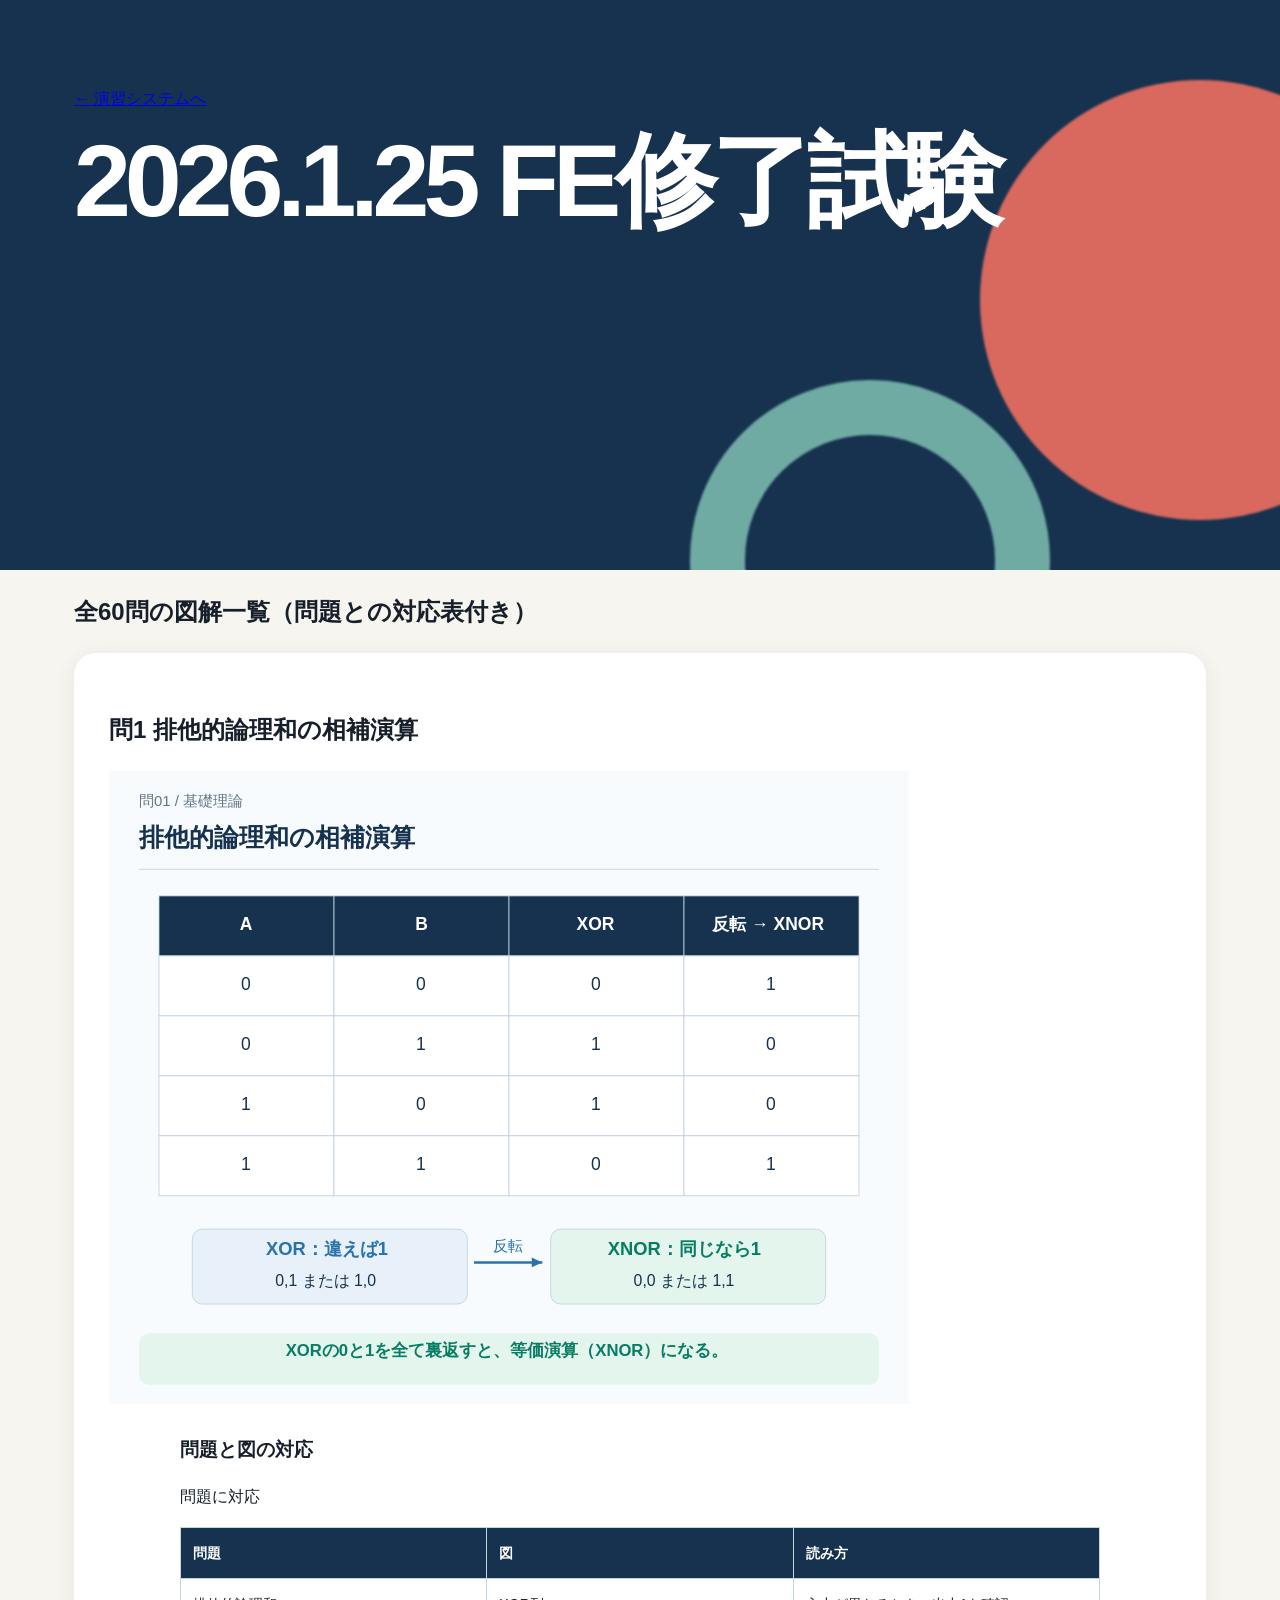
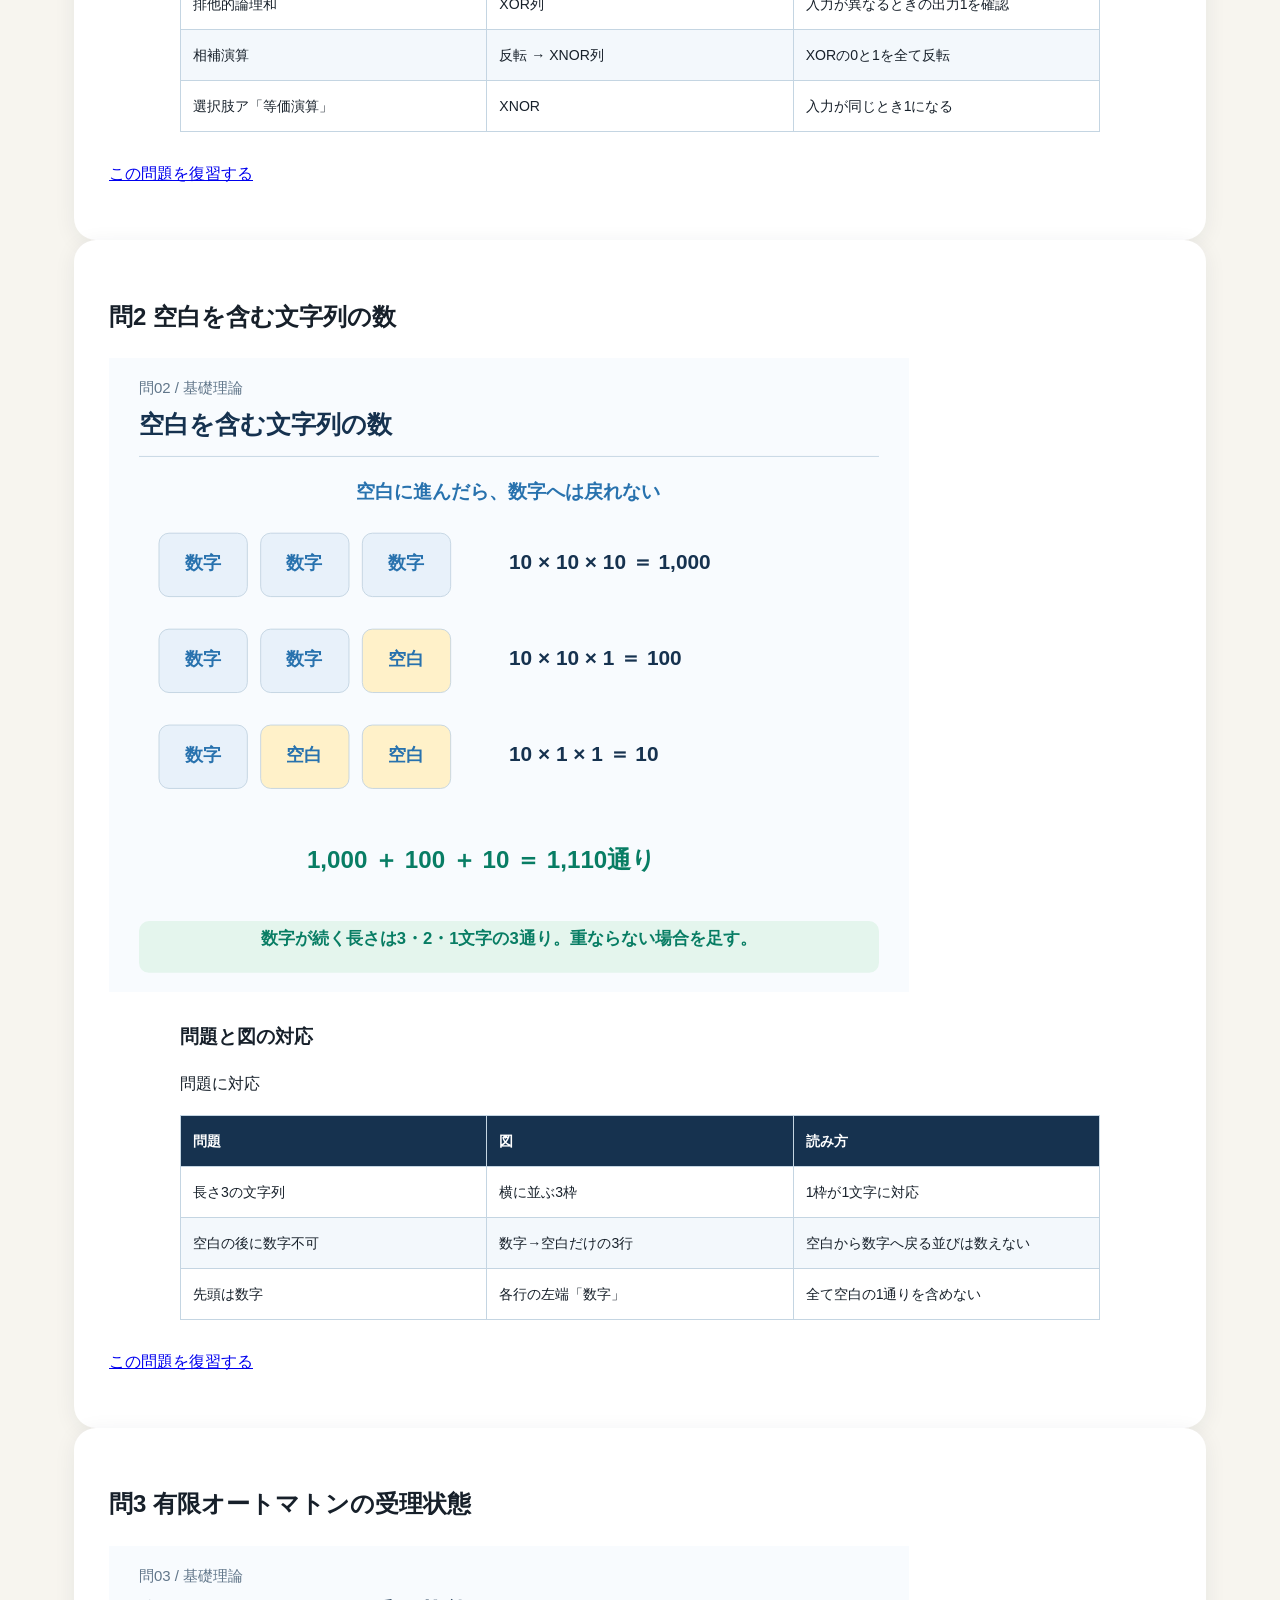
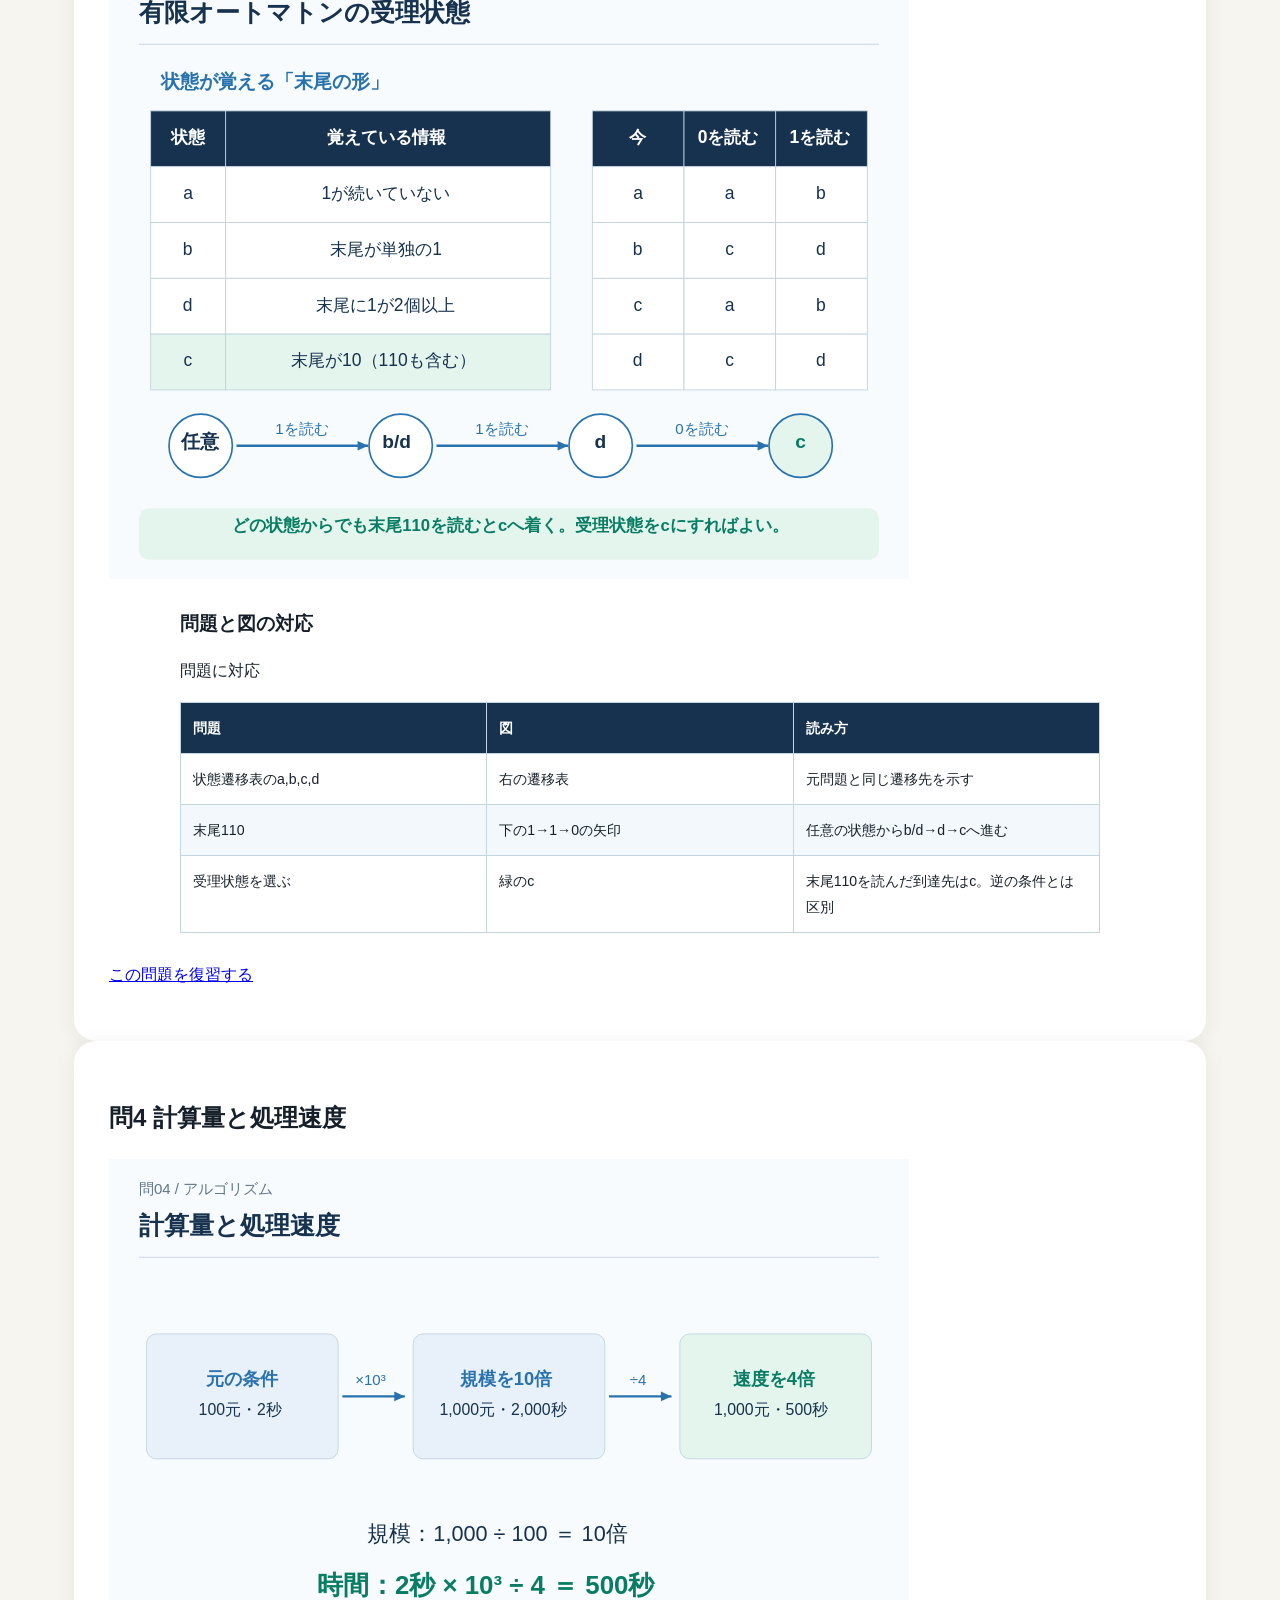
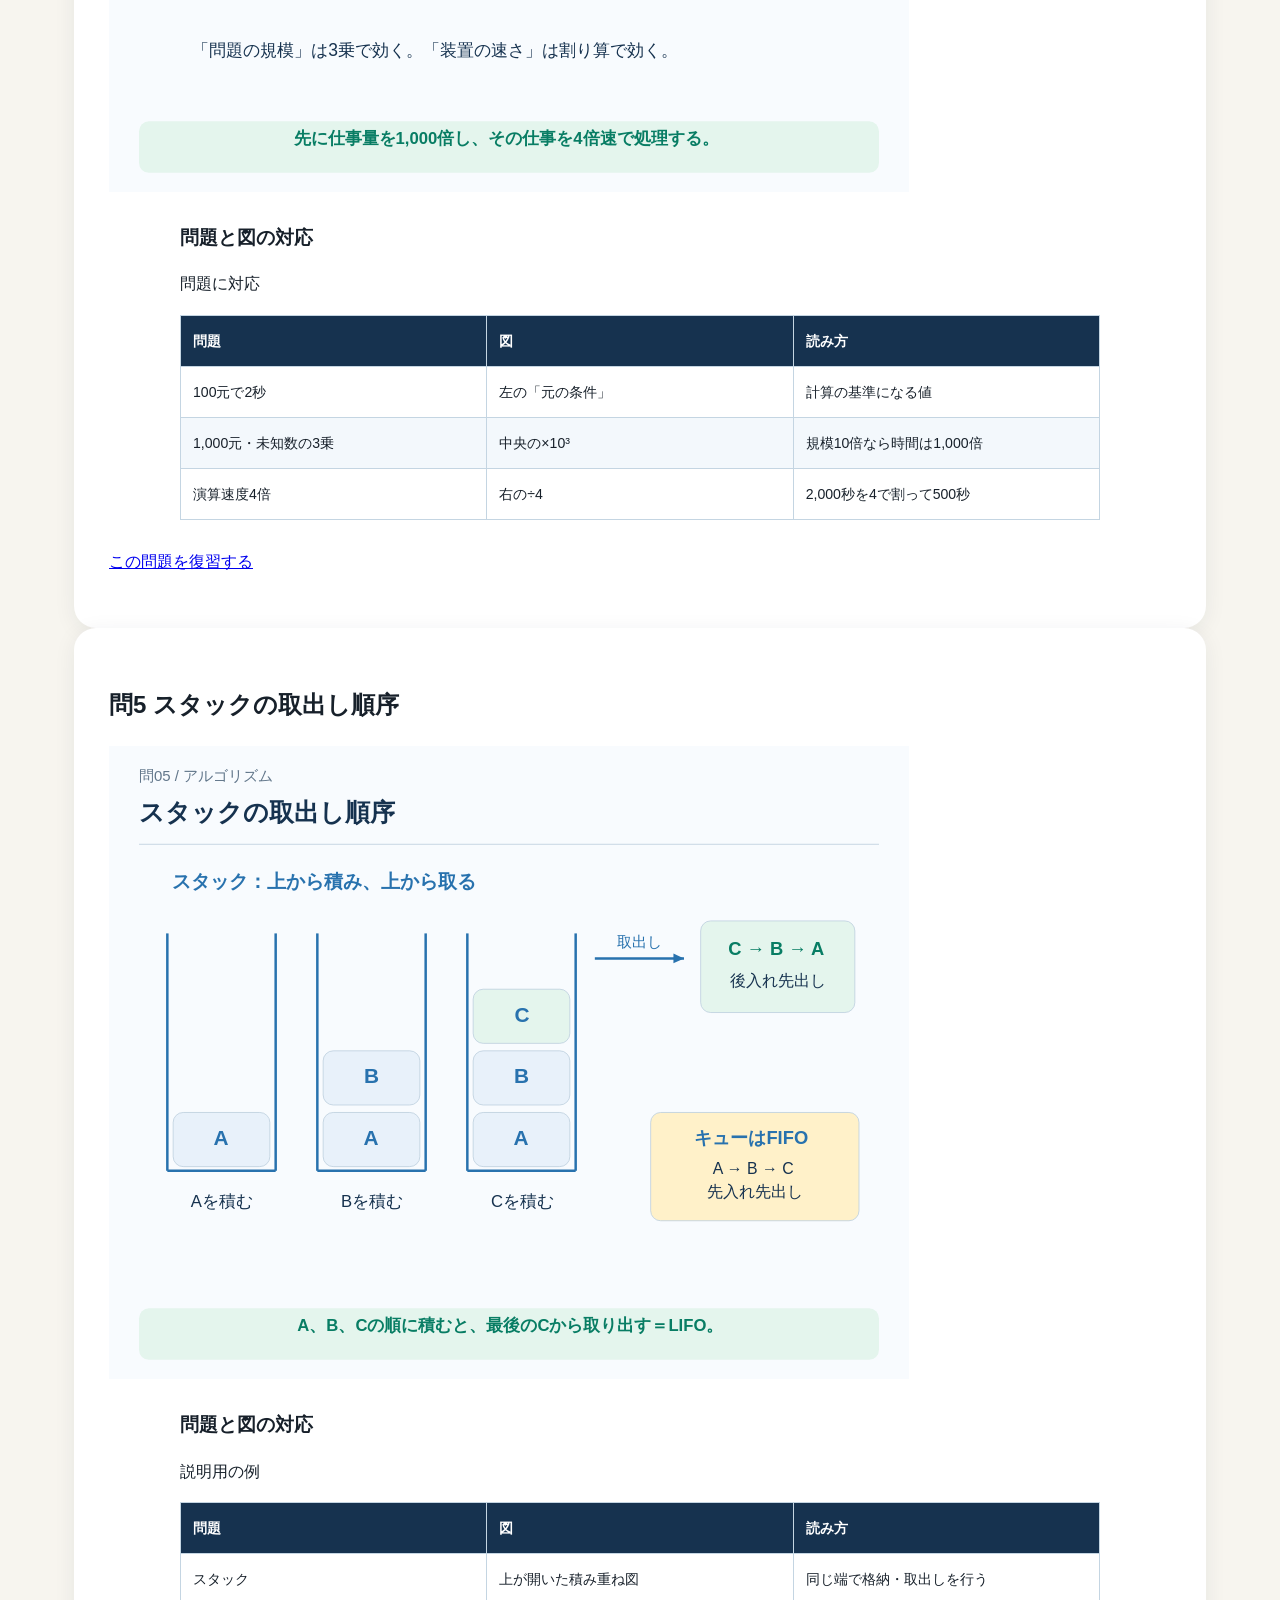
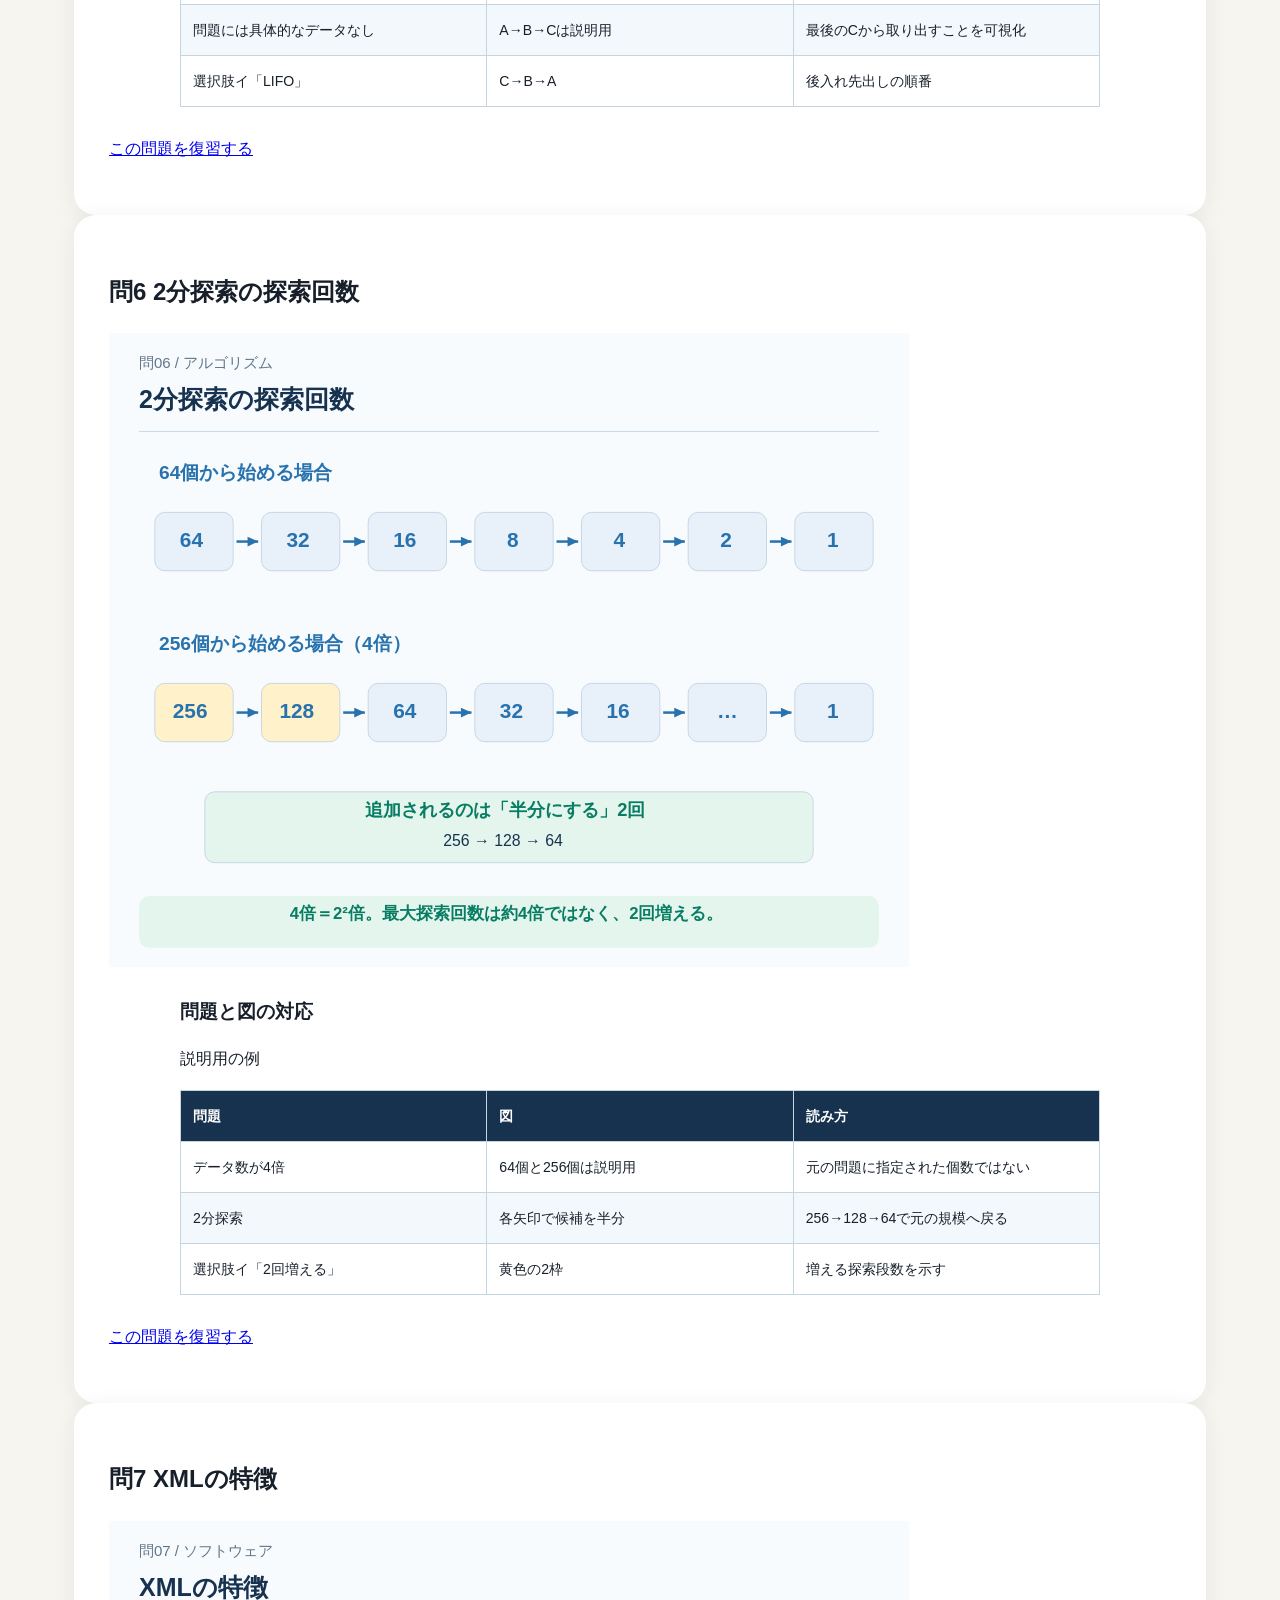
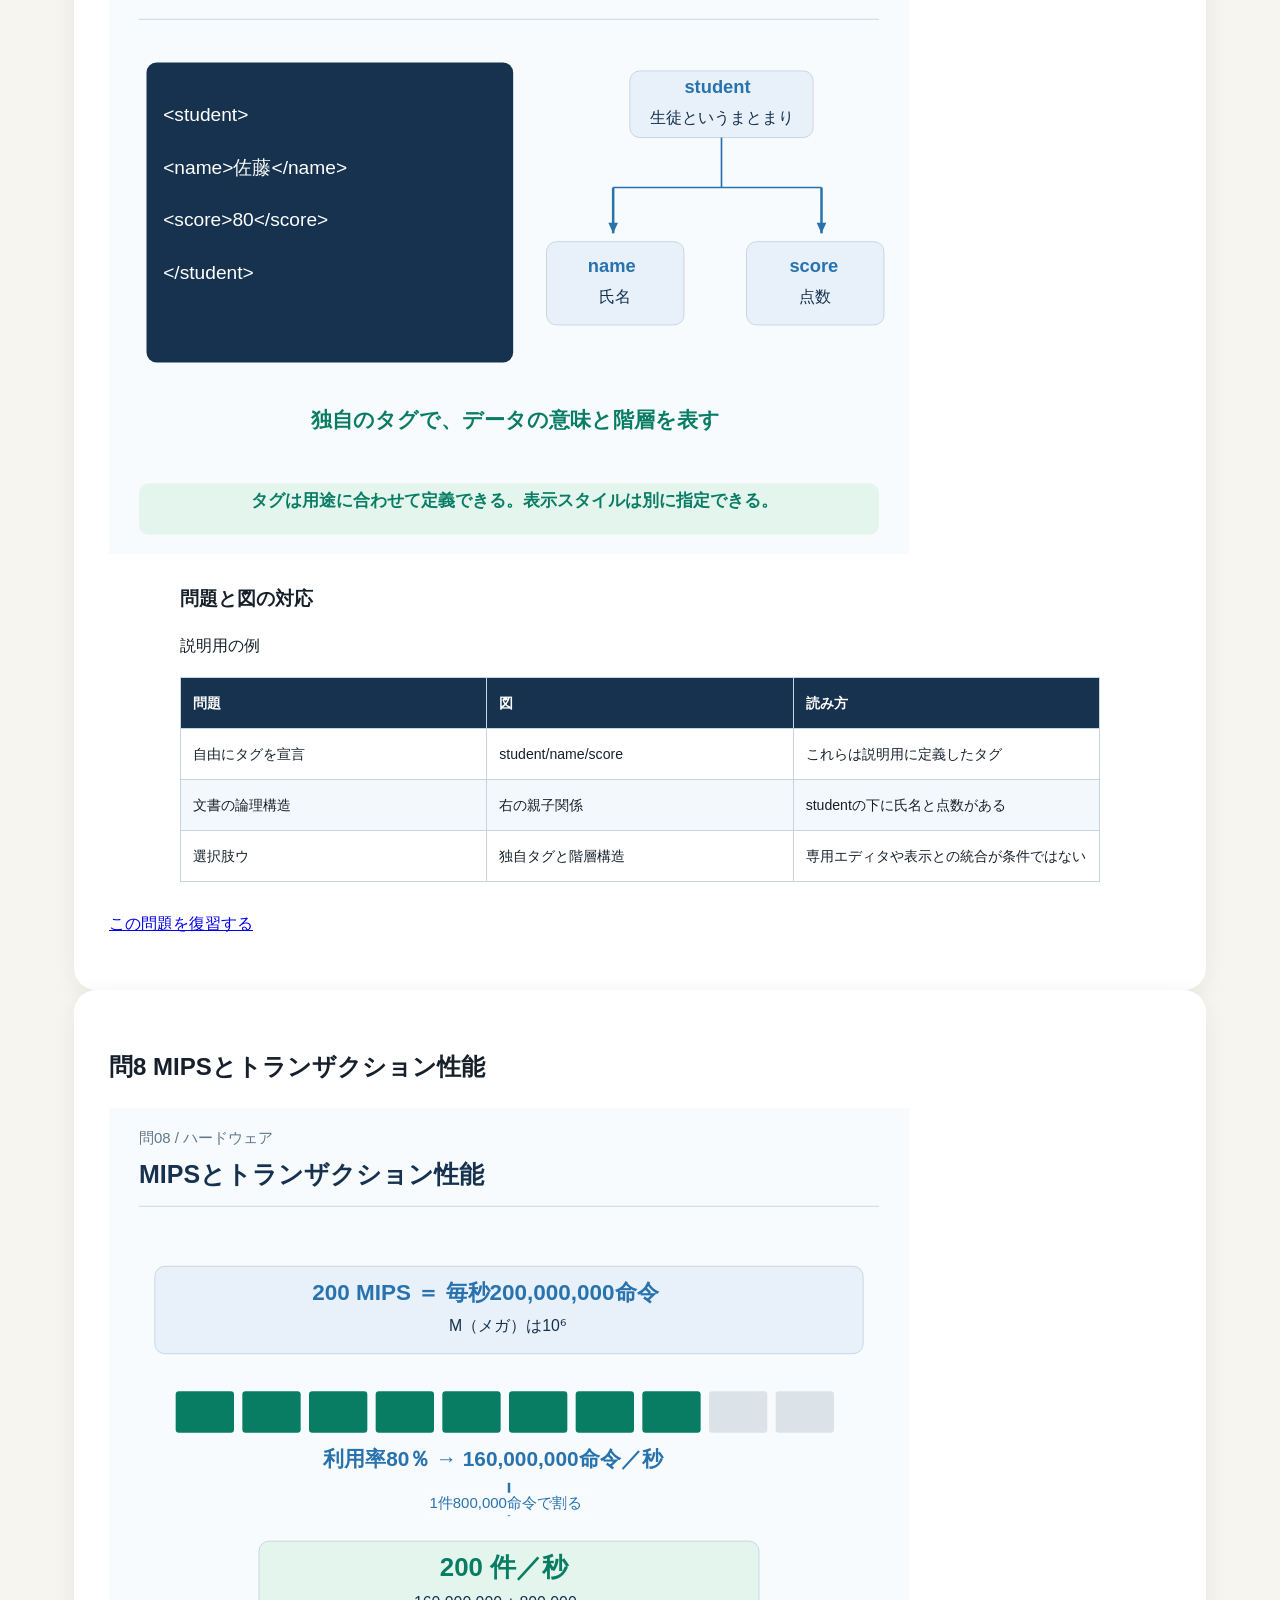
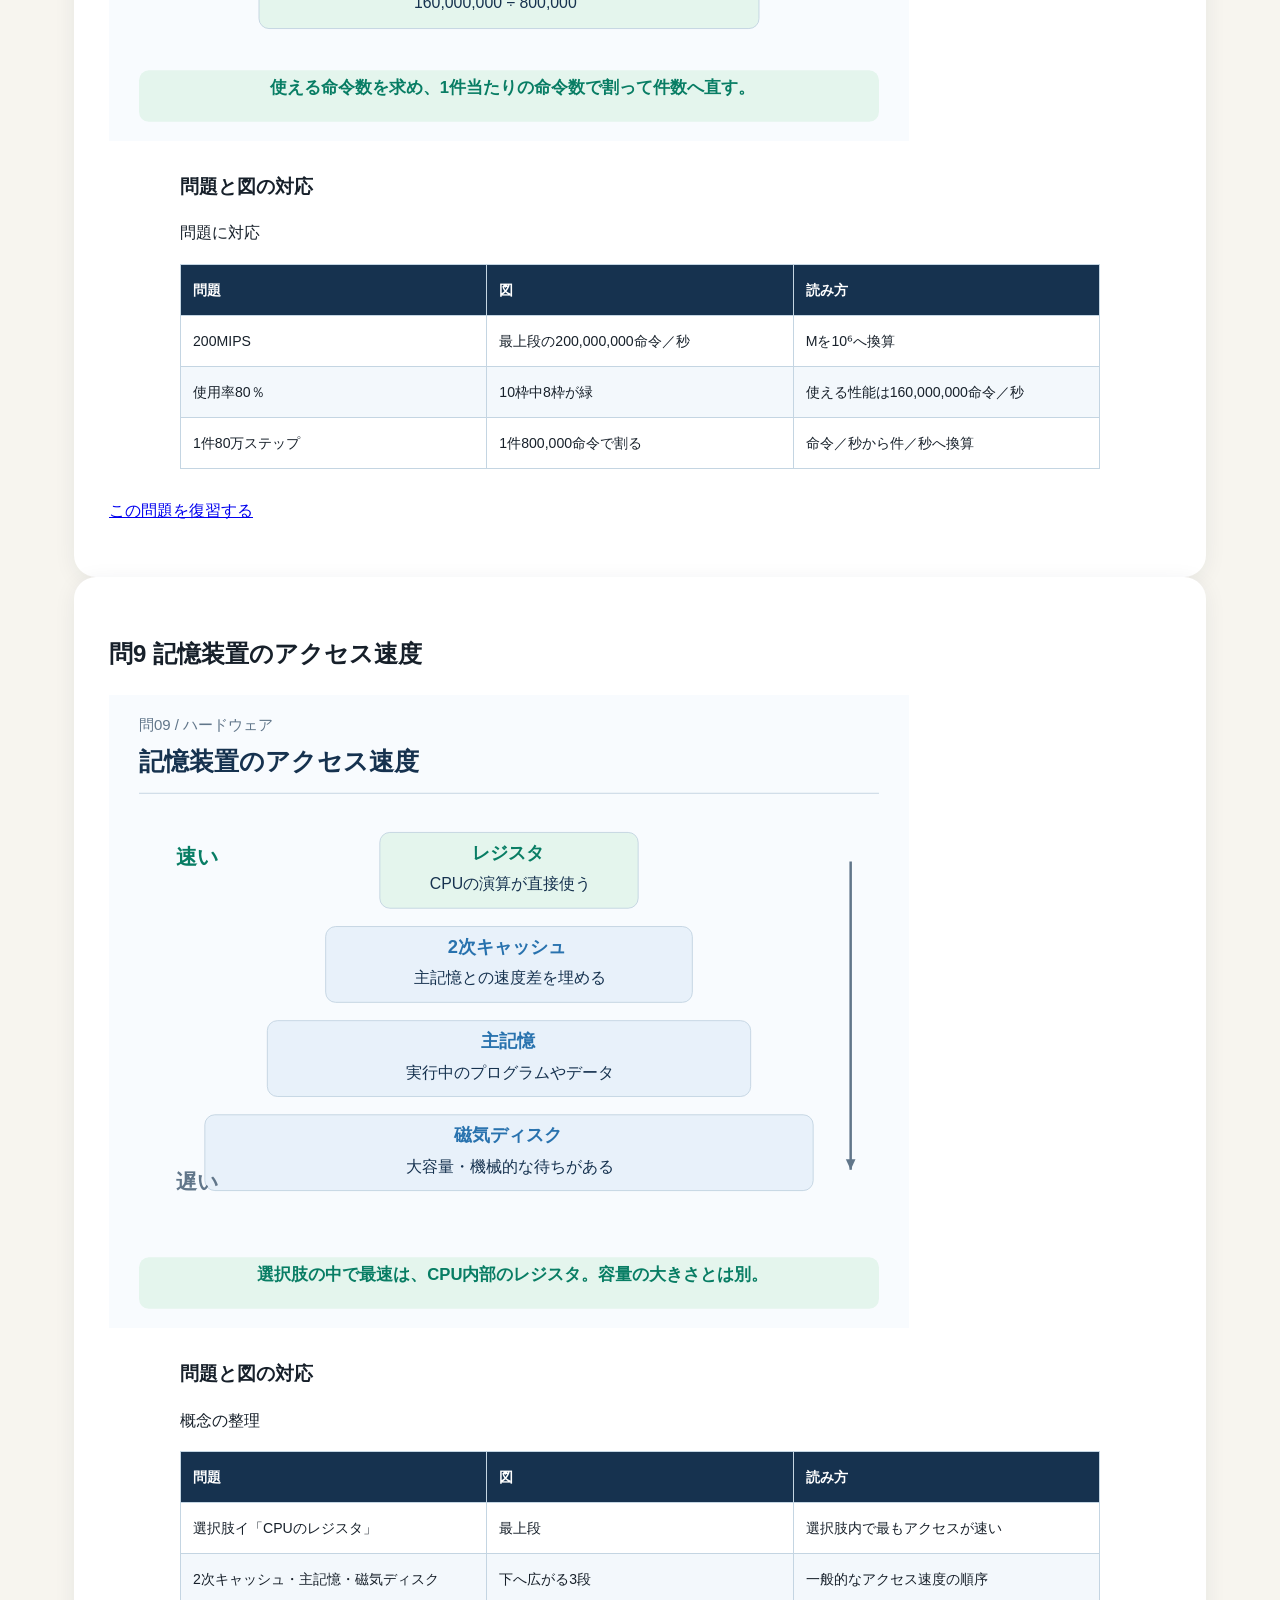
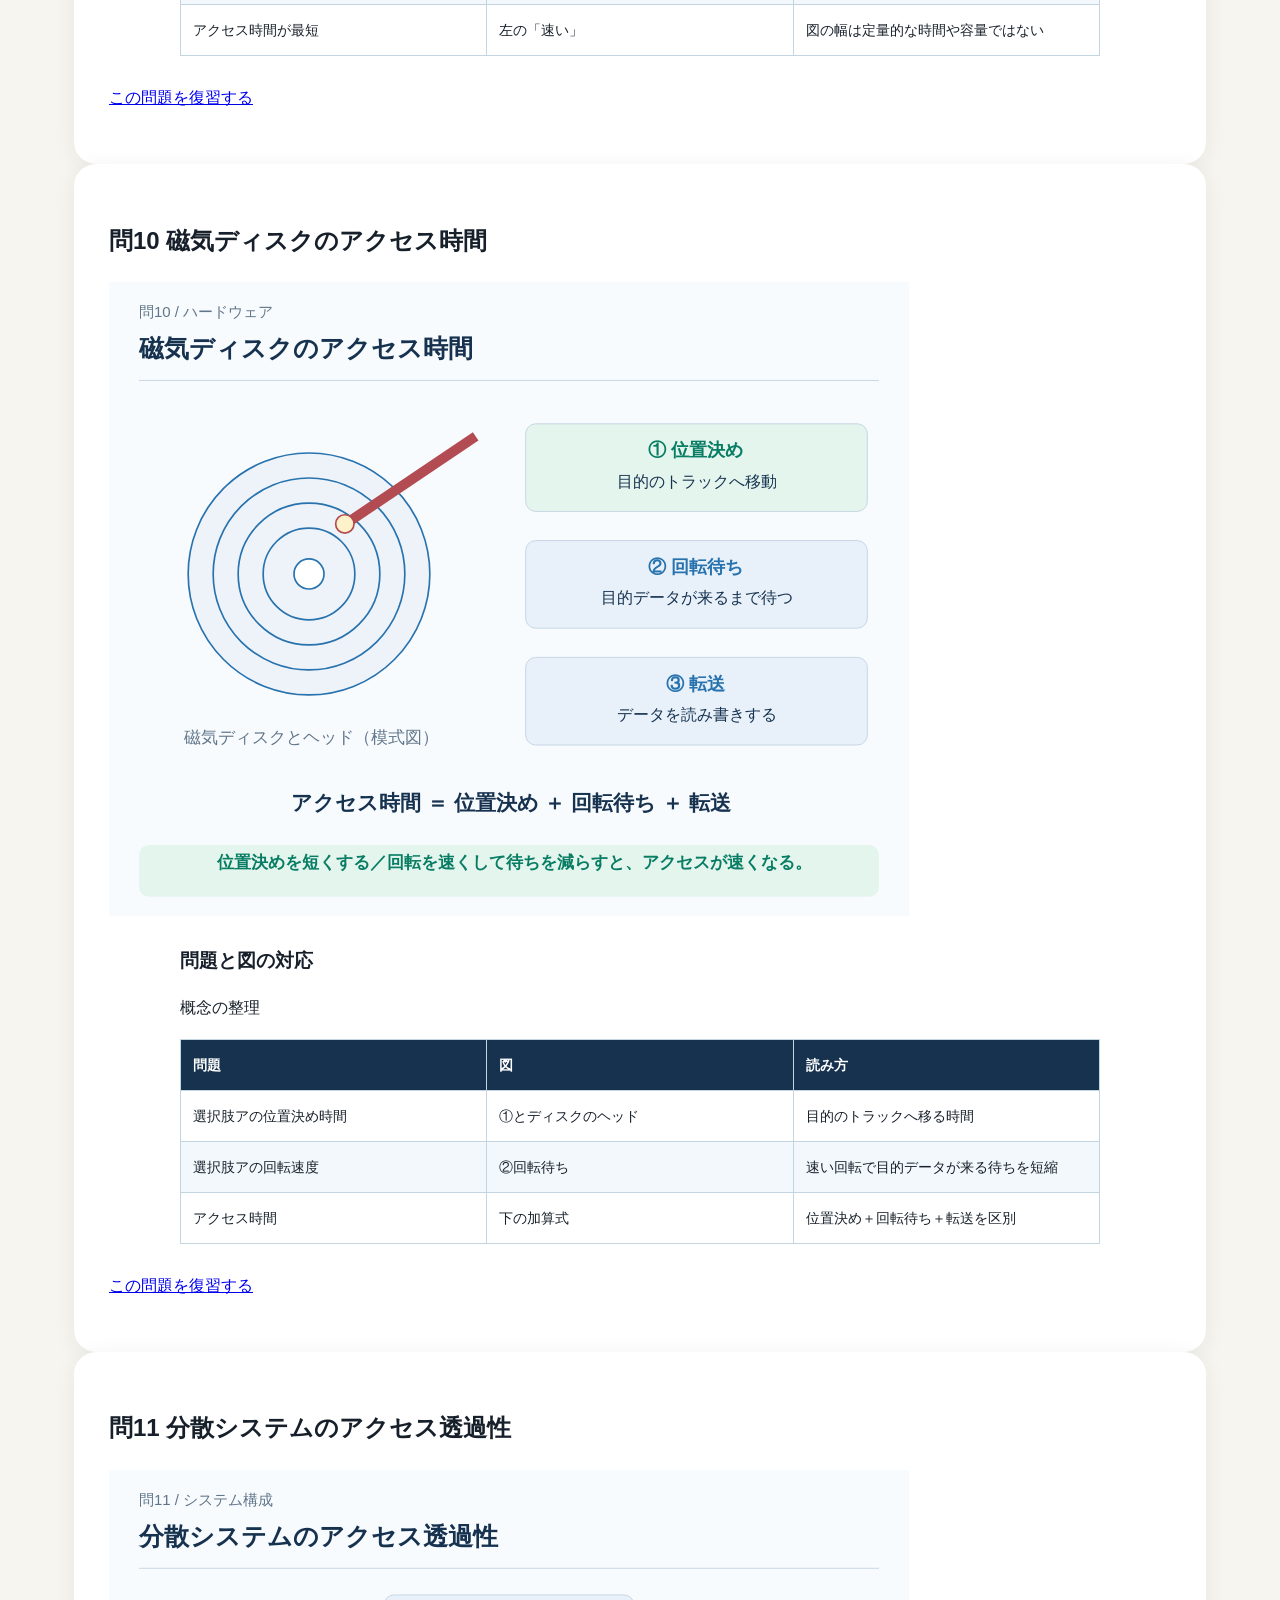
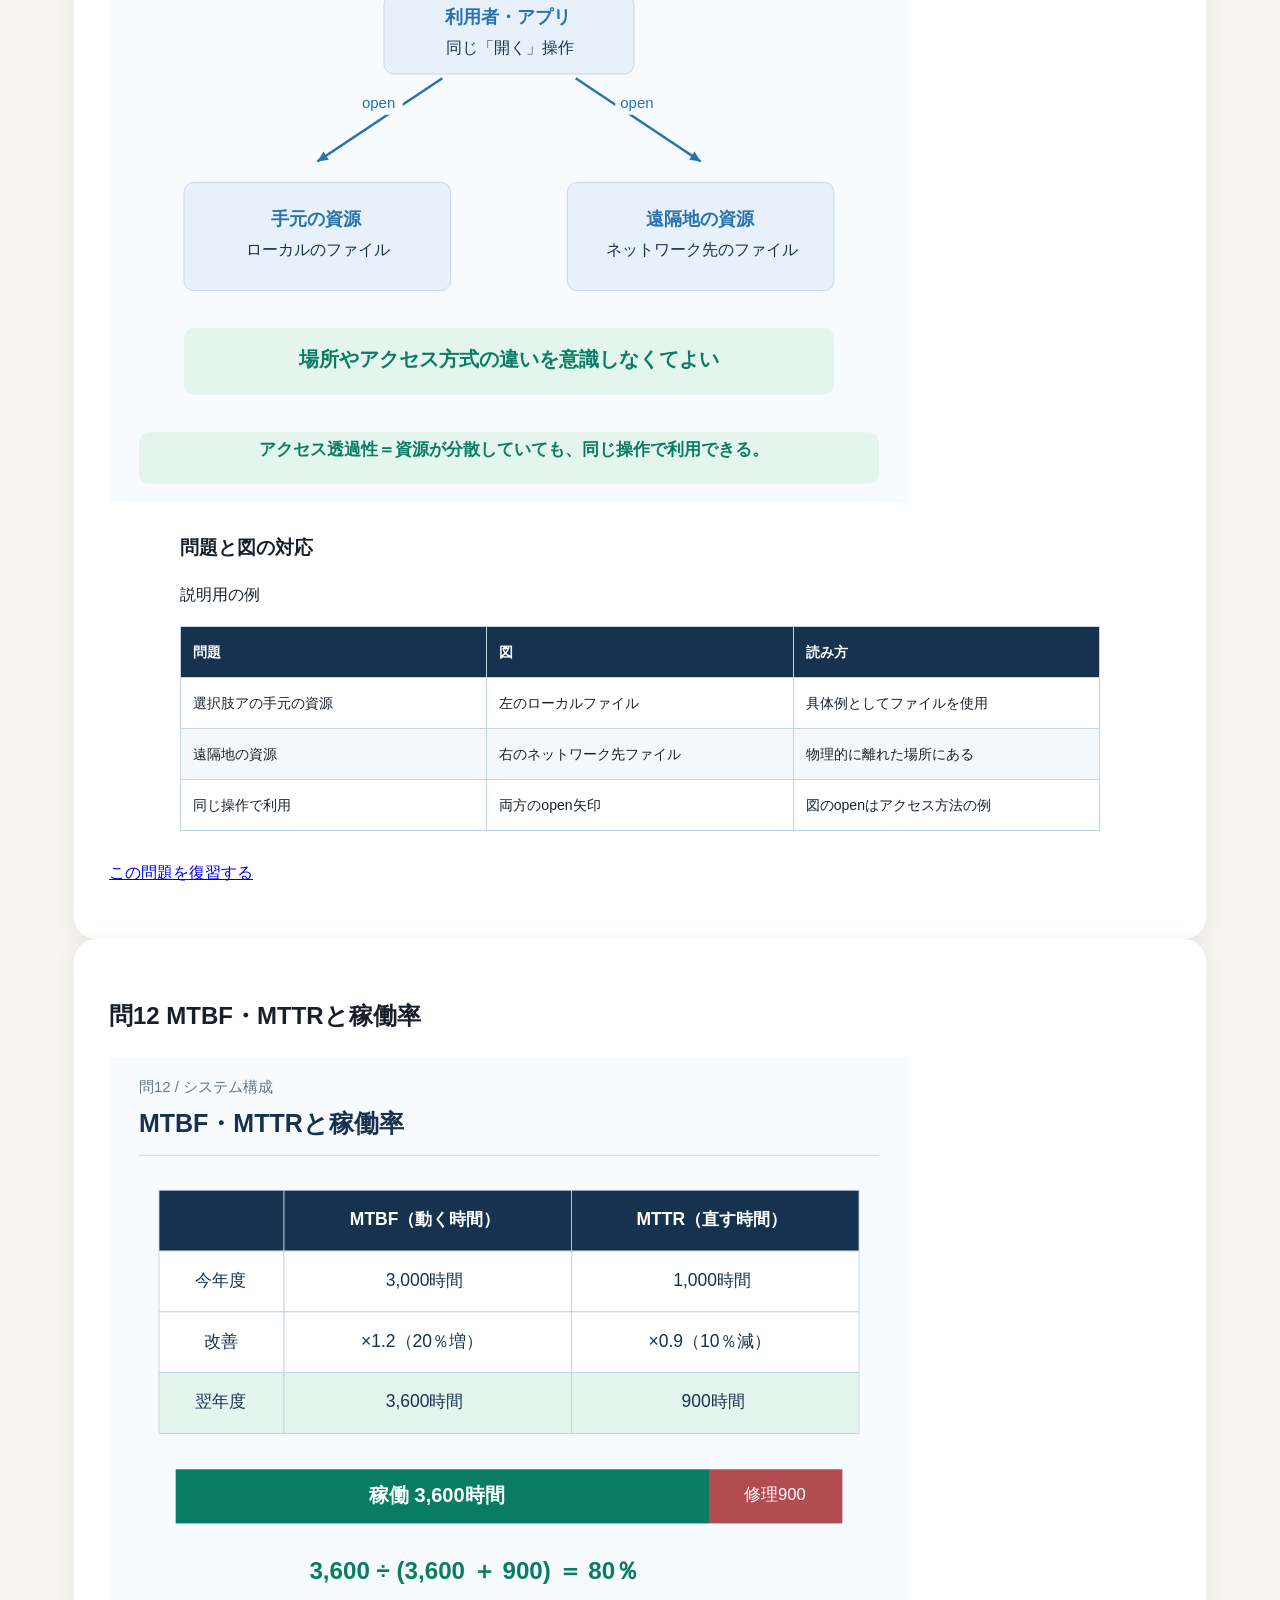
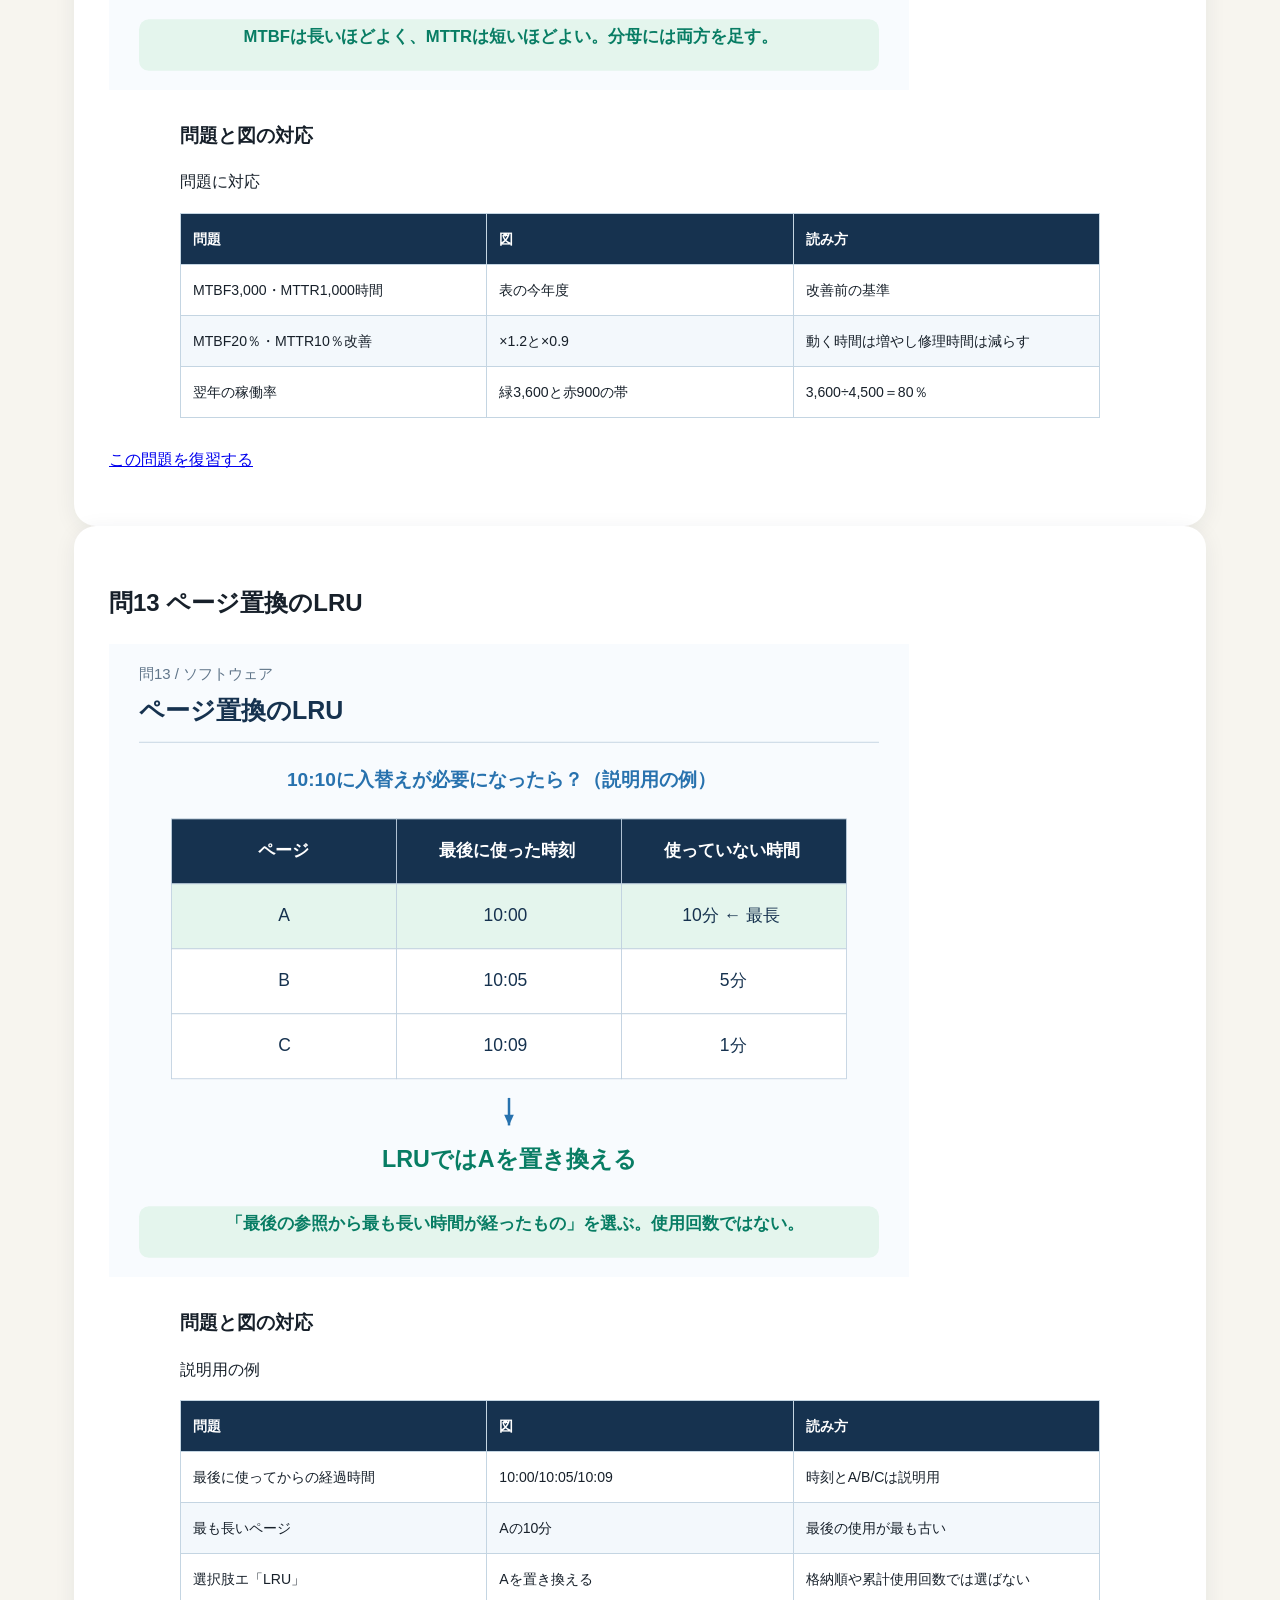
==== commit 90a8b0e9: "Add files via upload" ====
--- a/diagram-gallery.html
+++ b/diagram-gallery.html
@@ -1 +1 @@
-<!doctype html><html lang="ja"><meta charset="utf-8"><meta name="viewport" content="width=device-width, initial-scale=1"><link rel="stylesheet" href="styles.css"><link rel="stylesheet" href="revision.css"><title>2026.1.25 FE修了試験</title><body><header class="hero"><div class="hero-inner"><a href="index.html">← 演習システムへ</a><h1>2026.1.25 FE修了試験</h1></div></header><main><h2>全60問の図解一覧（解説強化版）</h2><article class="question-card"><h2>問1 排他的論理和の相補演算</h2><img style="width:100%;max-width:800px" loading="lazy" src="assets/diagrams/q01.svg?v=20261102-02" alt="排他的論理和の相補演算"><p><a href="index.html#q1">この問題を復習する</a></p></article><article class="question-card"><h2>問2 空白を含む文字列の数</h2><img style="width:100%;max-width:800px" loading="lazy" src="assets/diagrams/q02.svg?v=20261102-02" alt="空白を含む文字列の数"><p><a href="index.html#q2">この問題を復習する</a></p></article><article class="question-card"><h2>問3 有限オートマトンの受理状態</h2><img style="width:100%;max-width:800px" loading="lazy" src="assets/diagrams/q03.svg?v=20261102-02" alt="有限オートマトンの受理状態"><p><a href="index.html#q3">この問題を復習する</a></p></article><article class="question-card"><h2>問4 計算量と処理速度</h2><img style="width:100%;max-width:800px" loading="lazy" src="assets/diagrams/q04.svg?v=20261102-02" alt="計算量と処理速度"><p><a href="index.html#q4">この問題を復習する</a></p></article><article class="question-card"><h2>問5 スタックの取出し順序</h2><img style="width:100%;max-width:800px" loading="lazy" src="assets/diagrams/q05.svg?v=20261102-02" alt="スタックの取出し順序"><p><a href="index.html#q5">この問題を復習する</a></p></article><article class="question-card"><h2>問6 2分探索の探索回数</h2><img style="width:100%;max-width:800px" loading="lazy" src="assets/diagrams/q06.svg?v=20261102-02" alt="2分探索の探索回数"><p><a href="index.html#q6">この問題を復習する</a></p></article><article class="question-card"><h2>問7 XMLの特徴</h2><img style="width:100%;max-width:800px" loading="lazy" src="assets/diagrams/q07.svg?v=20261102-02" alt="XMLの特徴"><p><a href="index.html#q7">この問題を復習する</a></p></article><article class="question-card"><h2>問8 MIPSとトランザクション性能</h2><img style="width:100%;max-width:800px" loading="lazy" src="assets/diagrams/q08.svg?v=20261102-02" alt="MIPSとトランザクション性能"><p><a href="index.html#q8">この問題を復習する</a></p></article><article class="question-card"><h2>問9 記憶装置のアクセス速度</h2><img style="width:100%;max-width:800px" loading="lazy" src="assets/diagrams/q09.svg?v=20261102-02" alt="記憶装置のアクセス速度"><p><a href="index.html#q9">この問題を復習する</a></p></article><article class="question-card"><h2>問10 磁気ディスクのアクセス時間</h2><img style="width:100%;max-width:800px" loading="lazy" src="assets/diagrams/q10.svg?v=20261102-02" alt="磁気ディスクのアクセス時間"><p><a href="index.html#q10">この問題を復習する</a></p></article><article class="question-card"><h2>問11 分散システムのアクセス透過性</h2><img style="width:100%;max-width:800px" loading="lazy" src="assets/diagrams/q11.svg?v=20261102-02" alt="分散システムのアクセス透過性"><p><a href="index.html#q11">この問題を復習する</a></p></article><article class="question-card"><h2>問12 MTBF・MTTRと稼働率</h2><img style="width:100%;max-width:800px" loading="lazy" src="assets/diagrams/q12.svg?v=20261102-02" alt="MTBF・MTTRと稼働率"><p><a href="index.html#q12">この問題を復習する</a></p></article><article class="question-card"><h2>問13 ページ置換のLRU</h2><img style="width:100%;max-width:800px" loading="lazy" src="assets/diagrams/q13.svg?v=20261102-02" alt="ページ置換のLRU"><p><a href="index.html#q13">この問題を復習する</a></p></article><article class="question-card"><h2>問14 コンパイラの最適化</h2><img style="width:100%;max-width:800px" loading="lazy" src="assets/diagrams/q14.svg?v=20261102-02" alt="コンパイラの最適化"><p><a href="index.html#q14">この問題を復習する</a></p></article><article class="question-card"><h2>問15 Hadoopの役割</h2><img style="width:100%;max-width:800px" loading="lazy" src="assets/diagrams/q15.svg?v=20261102-02" alt="Hadoopの役割"><p><a href="index.html#q15">この問題を復習する</a></p></article><article class="question-card"><h2>問16 半加算器の論理回路</h2><img style="width:100%;max-width:800px" loading="lazy" src="assets/diagrams/q16.svg?v=20261102-02" alt="半加算器の論理回路"><p><a href="index.html#q16">この問題を復習する</a></p></article><article class="question-card"><h2>問17 CGの隠線・隠面消去</h2><img style="width:100%;max-width:800px" loading="lazy" src="assets/diagrams/q17.svg?v=20261102-02" alt="CGの隠線・隠面消去"><p><a href="index.html#q17">この問題を復習する</a></p></article><article class="question-card"><h2>問18 関係データベースの構造</h2><img style="width:100%;max-width:800px" loading="lazy" src="assets/diagrams/q18.svg?v=20261102-02" alt="関係データベースの構造"><p><a href="index.html#q18">この問題を復習する</a></p></article><article class="question-card"><h2>問19 複合キーと第3正規形</h2><img style="width:100%;max-width:800px" loading="lazy" src="assets/diagrams/q19.svg?v=20261102-02" alt="複合キーと第3正規形"><p><a href="index.html#q19">この問題を復習する</a></p></article><article class="question-card"><h2>問20 SQLの集約と並べ替え</h2><img style="width:100%;max-width:800px" loading="lazy" src="assets/diagrams/q20.svg?v=20261102-02" alt="SQLの集約と並べ替え"><p><a href="index.html#q20">この問題を復習する</a></p></article><article class="question-card"><h2>問21 導出表の意味</h2><img style="width:100%;max-width:800px" loading="lazy" src="assets/diagrams/q21.svg?v=20261102-02" alt="導出表の意味"><p><a href="index.html#q21">この問題を復習する</a></p></article><article class="question-card"><h2>問22 媒体障害からの回復</h2><img style="width:100%;max-width:800px" loading="lazy" src="assets/diagrams/q22.svg?v=20261102-02" alt="媒体障害からの回復"><p><a href="index.html#q22">この問題を復習する</a></p></article><article class="question-card"><h2>問23 名前からIPアドレスを解決する仕組み</h2><img style="width:100%;max-width:800px" loading="lazy" src="assets/diagrams/q23.svg?v=20261102-02" alt="名前からIPアドレスを解決する仕組み"><p><a href="index.html#q23">この問題を復習する</a></p></article><article class="question-card"><h2>問24 ビット誤り率の計算</h2><img style="width:100%;max-width:800px" loading="lazy" src="assets/diagrams/q24.svg?v=20261102-02" alt="ビット誤り率の計算"><p><a href="index.html#q24">この問題を復習する</a></p></article><article class="question-card"><h2>問25 DHCPの役割</h2><img style="width:100%;max-width:800px" loading="lazy" src="assets/diagrams/q25.svg?v=20261102-02" alt="DHCPの役割"><p><a href="index.html#q25">この問題を復習する</a></p></article><article class="question-card"><h2>問26 OpenFlowとSDN</h2><img style="width:100%;max-width:800px" loading="lazy" src="assets/diagrams/q26.svg?v=20261102-02" alt="OpenFlowとSDN"><p><a href="index.html#q26">この問題を復習する</a></p></article><article class="question-card"><h2>問27 パスワードの総数</h2><img style="width:100%;max-width:800px" loading="lazy" src="assets/diagrams/q27.svg?v=20261102-02" alt="パスワードの総数"><p><a href="index.html#q27">この問題を復習する</a></p></article><article class="question-card"><h2>問28 共通鍵の必要数</h2><img style="width:100%;max-width:800px" loading="lazy" src="assets/diagrams/q28.svg?v=20261102-02" alt="共通鍵の必要数"><p><a href="index.html#q28">この問題を復習する</a></p></article><article class="question-card"><h2>問29 2要素認証</h2><img style="width:100%;max-width:800px" loading="lazy" src="assets/diagrams/q29.svg?v=20261102-02" alt="2要素認証"><p><a href="index.html#q29">この問題を復習する</a></p></article><article class="question-card"><h2>問30 CSIRT構築支援資料</h2><img style="width:100%;max-width:800px" loading="lazy" src="assets/diagrams/q30.svg?v=20261102-02" alt="CSIRT構築支援資料"><p><a href="index.html#q30">この問題を復習する</a></p></article><article class="question-card"><h2>問31 フォールスネガティブ</h2><img style="width:100%;max-width:800px" loading="lazy" src="assets/diagrams/q31.svg?v=20261102-02" alt="フォールスネガティブ"><p><a href="index.html#q31">この問題を復習する</a></p></article><article class="question-card"><h2>問32 ステガノグラフィ</h2><img style="width:100%;max-width:800px" loading="lazy" src="assets/diagrams/q32.svg?v=20261102-02" alt="ステガノグラフィ"><p><a href="index.html#q32">この問題を復習する</a></p></article><article class="question-card"><h2>問33 WAFの役割</h2><img style="width:100%;max-width:800px" loading="lazy" src="assets/diagrams/q33.svg?v=20261102-02" alt="WAFの役割"><p><a href="index.html#q33">この問題を復習する</a></p></article><article class="question-card"><h2>問34 E-Rモデルのエンティティ</h2><img style="width:100%;max-width:800px" loading="lazy" src="assets/diagrams/q34.svg?v=20261102-02" alt="E-Rモデルのエンティティ"><p><a href="index.html#q34">この問題を復習する</a></p></article><article class="question-card"><h2>問35 オブジェクト指向の継承</h2><img style="width:100%;max-width:800px" loading="lazy" src="assets/diagrams/q35.svg?v=20261102-02" alt="オブジェクト指向の継承"><p><a href="index.html#q35">この問題を復習する</a></p></article><article class="question-card"><h2>問36 デザインレビューの目的</h2><img style="width:100%;max-width:800px" loading="lazy" src="assets/diagrams/q36.svg?v=20261102-02" alt="デザインレビューの目的"><p><a href="index.html#q36">この問題を復習する</a></p></article><article class="question-card"><h2>問37 流れ図の実行順と初期値</h2><img style="width:100%;max-width:800px" loading="lazy" src="assets/diagrams/q37.svg?v=20261102-02" alt="流れ図の実行順と初期値"><p><a href="index.html#q37">この問題を復習する</a></p></article><article class="question-card"><h2>問38 リグレッションテスト</h2><img style="width:100%;max-width:800px" loading="lazy" src="assets/diagrams/q38.svg?v=20261102-02" alt="リグレッションテスト"><p><a href="index.html#q38">この問題を復習する</a></p></article><article class="question-card"><h2>問39 アジャイル開発のスクラム</h2><img style="width:100%;max-width:800px" loading="lazy" src="assets/diagrams/q39.svg?v=20261102-02" alt="アジャイル開発のスクラム"><p><a href="index.html#q39">この問題を復習する</a></p></article><article class="question-card"><h2>問40 リファクタリング</h2><img style="width:100%;max-width:800px" loading="lazy" src="assets/diagrams/q40.svg?v=20261102-02" alt="リファクタリング"><p><a href="index.html#q40">この問題を復習する</a></p></article><article class="question-card"><h2>問41 工程別工数と開発期間</h2><img style="width:100%;max-width:800px" loading="lazy" src="assets/diagrams/q41.svg?v=20261102-02" alt="工程別工数と開発期間"><p><a href="index.html#q41">この問題を復習する</a></p></article><article class="question-card"><h2>問42 ガントチャート</h2><img style="width:100%;max-width:800px" loading="lazy" src="assets/diagrams/q42.svg?v=20261102-02" alt="ガントチャート"><p><a href="index.html#q42">この問題を復習する</a></p></article><article class="question-card"><h2>問43 コールドスタート</h2><img style="width:100%;max-width:800px" loading="lazy" src="assets/diagrams/q43.svg?v=20261102-02" alt="コールドスタート"><p><a href="index.html#q43">この問題を復習する</a></p></article><article class="question-card"><h2>問44 雷サージへの対策</h2><img style="width:100%;max-width:800px" loading="lazy" src="assets/diagrams/q44.svg?v=20261102-02" alt="雷サージへの対策"><p><a href="index.html#q44">この問題を復習する</a></p></article><article class="question-card"><h2>問45 監査における可用性</h2><img style="width:100%;max-width:800px" loading="lazy" src="assets/diagrams/q45.svg?v=20261102-02" alt="監査における可用性"><p><a href="index.html#q45">この問題を復習する</a></p></article><article class="question-card"><h2>問46 IT投資の戦略マネジメント</h2><img style="width:100%;max-width:800px" loading="lazy" src="assets/diagrams/q46.svg?v=20261102-02" alt="IT投資の戦略マネジメント"><p><a href="index.html#q46">この問題を復習する</a></p></article><article class="question-card"><h2>問47 スマートグリッド</h2><img style="width:100%;max-width:800px" loading="lazy" src="assets/diagrams/q47.svg?v=20261102-02" alt="スマートグリッド"><p><a href="index.html#q47">この問題を復習する</a></p></article><article class="question-card"><h2>問48 システム化構想の立案</h2><img style="width:100%;max-width:800px" loading="lazy" src="assets/diagrams/q48.svg?v=20261102-02" alt="システム化構想の立案"><p><a href="index.html#q48">この問題を復習する</a></p></article><article class="question-card"><h2>問49 コアコンピタンス</h2><img style="width:100%;max-width:800px" loading="lazy" src="assets/diagrams/q49.svg?v=20261102-02" alt="コアコンピタンス"><p><a href="index.html#q49">この問題を復習する</a></p></article><article class="question-card"><h2>問50 コンバージョン率</h2><img style="width:100%;max-width:800px" loading="lazy" src="assets/diagrams/q50.svg?v=20261102-02" alt="コンバージョン率"><p><a href="index.html#q50">この問題を復習する</a></p></article><article class="question-card"><h2>問51 BSCの学習と成長</h2><img style="width:100%;max-width:800px" loading="lazy" src="assets/diagrams/q51.svg?v=20261102-02" alt="BSCの学習と成長"><p><a href="index.html#q51">この問題を復習する</a></p></article><article class="question-card"><h2>問52 プロダクトイノベーション</h2><img style="width:100%;max-width:800px" loading="lazy" src="assets/diagrams/q52.svg?v=20261102-02" alt="プロダクトイノベーション"><p><a href="index.html#q52">この問題を復習する</a></p></article><article class="question-card"><h2>問53 XBRLの用途</h2><img style="width:100%;max-width:800px" loading="lazy" src="assets/diagrams/q53.svg?v=20261102-02" alt="XBRLの用途"><p><a href="index.html#q53">この問題を復習する</a></p></article><article class="question-card"><h2>問54 制約のある生産計画</h2><img style="width:100%;max-width:800px" loading="lazy" src="assets/diagrams/q54.svg?v=20261102-02" alt="制約のある生産計画"><p><a href="index.html#q54">この問題を復習する</a></p></article><article class="question-card"><h2>問55 EDIの情報表現規約</h2><img style="width:100%;max-width:800px" loading="lazy" src="assets/diagrams/q55.svg?v=20261102-02" alt="EDIの情報表現規約"><p><a href="index.html#q55">この問題を復習する</a></p></article><article class="question-card"><h2>問56 カンパニー制組織</h2><img style="width:100%;max-width:800px" loading="lazy" src="assets/diagrams/q56.svg?v=20261102-02" alt="カンパニー制組織"><p><a href="index.html#q56">この問題を復習する</a></p></article><article class="question-card"><h2>問57 デシジョンツリーの期待利益</h2><img style="width:100%;max-width:800px" loading="lazy" src="assets/diagrams/q57.svg?v=20261102-02" alt="デシジョンツリーの期待利益"><p><a href="index.html#q57">この問題を復習する</a></p></article><article class="question-card"><h2>問58 ヒストグラム</h2><img style="width:100%;max-width:800px" loading="lazy" src="assets/diagrams/q58.svg?v=20261102-02" alt="ヒストグラム"><p><a href="index.html#q58">この問題を復習する</a></p></article><article class="question-card"><h2>問59 ROIの意味</h2><img style="width:100%;max-width:800px" loading="lazy" src="assets/diagrams/q59.svg?v=20261102-02" alt="ROIの意味"><p><a href="index.html#q59">この問題を復習する</a></p></article><article class="question-card"><h2>問60 契約形態とプログラムの著作権</h2><img style="width:100%;max-width:800px" loading="lazy" src="assets/diagrams/q60.svg?v=20261102-02" alt="契約形態とプログラムの著作権"><p><a href="index.html#q60">この問題を復習する</a></p></article></main><footer><a href="index.html">演習システムへ戻る</a></footer></body></html>+<!doctype html><html lang="ja"><meta charset="utf-8"><meta name="viewport" content="width=device-width, initial-scale=1"><link rel="stylesheet" href="styles.css"><link rel="stylesheet" href="revision.css"><title>2026.1.25 FE修了試験</title><body><header class="hero"><div class="hero-inner"><a href="index.html">← 演習システムへ</a><h1>2026.1.25 FE修了試験</h1></div></header><main><h2>全60問の図解一覧（問題との対応表付き）</h2><article class="question-card"><h2>問1 排他的論理和の相補演算</h2><img style="width:100%;max-width:800px" loading="lazy" src="assets/diagrams/q01.svg?v=20261103-03" alt="排他的論理和の相補演算"><section class="diagram-guide"><h3>問題と図の対応</h3><p>問題に対応</p><table><thead><tr><th>問題</th><th>図</th><th>読み方</th></tr></thead><tbody><tr><td data-label="問題">排他的論理和</td><td data-label="図">XOR列</td><td data-label="読み方">入力が異なるときの出力1を確認</td></tr><tr><td data-label="問題">相補演算</td><td data-label="図">反転 → XNOR列</td><td data-label="読み方">XORの0と1を全て反転</td></tr><tr><td data-label="問題">選択肢ア「等価演算」</td><td data-label="図">XNOR</td><td data-label="読み方">入力が同じとき1になる</td></tr></tbody></table></section><p><a href="index.html#q1">この問題を復習する</a></p></article><article class="question-card"><h2>問2 空白を含む文字列の数</h2><img style="width:100%;max-width:800px" loading="lazy" src="assets/diagrams/q02.svg?v=20261103-03" alt="空白を含む文字列の数"><section class="diagram-guide"><h3>問題と図の対応</h3><p>問題に対応</p><table><thead><tr><th>問題</th><th>図</th><th>読み方</th></tr></thead><tbody><tr><td data-label="問題">長さ3の文字列</td><td data-label="図">横に並ぶ3枠</td><td data-label="読み方">1枠が1文字に対応</td></tr><tr><td data-label="問題">空白の後に数字不可</td><td data-label="図">数字→空白だけの3行</td><td data-label="読み方">空白から数字へ戻る並びは数えない</td></tr><tr><td data-label="問題">先頭は数字</td><td data-label="図">各行の左端「数字」</td><td data-label="読み方">全て空白の1通りを含めない</td></tr></tbody></table></section><p><a href="index.html#q2">この問題を復習する</a></p></article><article class="question-card"><h2>問3 有限オートマトンの受理状態</h2><img style="width:100%;max-width:800px" loading="lazy" src="assets/diagrams/q03.svg?v=20261103-03" alt="有限オートマトンの受理状態"><section class="diagram-guide"><h3>問題と図の対応</h3><p>問題に対応</p><table><thead><tr><th>問題</th><th>図</th><th>読み方</th></tr></thead><tbody><tr><td data-label="問題">状態遷移表のa,b,c,d</td><td data-label="図">右の遷移表</td><td data-label="読み方">元問題と同じ遷移先を示す</td></tr><tr><td data-label="問題">末尾110</td><td data-label="図">下の1→1→0の矢印</td><td data-label="読み方">任意の状態からb/d→d→cへ進む</td></tr><tr><td data-label="問題">受理状態を選ぶ</td><td data-label="図">緑のc</td><td data-label="読み方">末尾110を読んだ到達先はc。逆の条件とは区別</td></tr></tbody></table></section><p><a href="index.html#q3">この問題を復習する</a></p></article><article class="question-card"><h2>問4 計算量と処理速度</h2><img style="width:100%;max-width:800px" loading="lazy" src="assets/diagrams/q04.svg?v=20261103-03" alt="計算量と処理速度"><section class="diagram-guide"><h3>問題と図の対応</h3><p>問題に対応</p><table><thead><tr><th>問題</th><th>図</th><th>読み方</th></tr></thead><tbody><tr><td data-label="問題">100元で2秒</td><td data-label="図">左の「元の条件」</td><td data-label="読み方">計算の基準になる値</td></tr><tr><td data-label="問題">1,000元・未知数の3乗</td><td data-label="図">中央の×10³</td><td data-label="読み方">規模10倍なら時間は1,000倍</td></tr><tr><td data-label="問題">演算速度4倍</td><td data-label="図">右の÷4</td><td data-label="読み方">2,000秒を4で割って500秒</td></tr></tbody></table></section><p><a href="index.html#q4">この問題を復習する</a></p></article><article class="question-card"><h2>問5 スタックの取出し順序</h2><img style="width:100%;max-width:800px" loading="lazy" src="assets/diagrams/q05.svg?v=20261103-03" alt="スタックの取出し順序"><section class="diagram-guide"><h3>問題と図の対応</h3><p>説明用の例</p><table><thead><tr><th>問題</th><th>図</th><th>読み方</th></tr></thead><tbody><tr><td data-label="問題">スタック</td><td data-label="図">上が開いた積み重ね図</td><td data-label="読み方">同じ端で格納・取出しを行う</td></tr><tr><td data-label="問題">問題には具体的なデータなし</td><td data-label="図">A→B→Cは説明用</td><td data-label="読み方">最後のCから取り出すことを可視化</td></tr><tr><td data-label="問題">選択肢イ「LIFO」</td><td data-label="図">C→B→A</td><td data-label="読み方">後入れ先出しの順番</td></tr></tbody></table></section><p><a href="index.html#q5">この問題を復習する</a></p></article><article class="question-card"><h2>問6 2分探索の探索回数</h2><img style="width:100%;max-width:800px" loading="lazy" src="assets/diagrams/q06.svg?v=20261103-03" alt="2分探索の探索回数"><section class="diagram-guide"><h3>問題と図の対応</h3><p>説明用の例</p><table><thead><tr><th>問題</th><th>図</th><th>読み方</th></tr></thead><tbody><tr><td data-label="問題">データ数が4倍</td><td data-label="図">64個と256個は説明用</td><td data-label="読み方">元の問題に指定された個数ではない</td></tr><tr><td data-label="問題">2分探索</td><td data-label="図">各矢印で候補を半分</td><td data-label="読み方">256→128→64で元の規模へ戻る</td></tr><tr><td data-label="問題">選択肢イ「2回増える」</td><td data-label="図">黄色の2枠</td><td data-label="読み方">増える探索段数を示す</td></tr></tbody></table></section><p><a href="index.html#q6">この問題を復習する</a></p></article><article class="question-card"><h2>問7 XMLの特徴</h2><img style="width:100%;max-width:800px" loading="lazy" src="assets/diagrams/q07.svg?v=20261103-03" alt="XMLの特徴"><section class="diagram-guide"><h3>問題と図の対応</h3><p>説明用の例</p><table><thead><tr><th>問題</th><th>図</th><th>読み方</th></tr></thead><tbody><tr><td data-label="問題">自由にタグを宣言</td><td data-label="図">student/name/score</td><td data-label="読み方">これらは説明用に定義したタグ</td></tr><tr><td data-label="問題">文書の論理構造</td><td data-label="図">右の親子関係</td><td data-label="読み方">studentの下に氏名と点数がある</td></tr><tr><td data-label="問題">選択肢ウ</td><td data-label="図">独自タグと階層構造</td><td data-label="読み方">専用エディタや表示との統合が条件ではない</td></tr></tbody></table></section><p><a href="index.html#q7">この問題を復習する</a></p></article><article class="question-card"><h2>問8 MIPSとトランザクション性能</h2><img style="width:100%;max-width:800px" loading="lazy" src="assets/diagrams/q08.svg?v=20261103-03" alt="MIPSとトランザクション性能"><section class="diagram-guide"><h3>問題と図の対応</h3><p>問題に対応</p><table><thead><tr><th>問題</th><th>図</th><th>読み方</th></tr></thead><tbody><tr><td data-label="問題">200MIPS</td><td data-label="図">最上段の200,000,000命令／秒</td><td data-label="読み方">Mを10⁶へ換算</td></tr><tr><td data-label="問題">使用率80％</td><td data-label="図">10枠中8枠が緑</td><td data-label="読み方">使える性能は160,000,000命令／秒</td></tr><tr><td data-label="問題">1件80万ステップ</td><td data-label="図">1件800,000命令で割る</td><td data-label="読み方">命令／秒から件／秒へ換算</td></tr></tbody></table></section><p><a href="index.html#q8">この問題を復習する</a></p></article><article class="question-card"><h2>問9 記憶装置のアクセス速度</h2><img style="width:100%;max-width:800px" loading="lazy" src="assets/diagrams/q09.svg?v=20261103-03" alt="記憶装置のアクセス速度"><section class="diagram-guide"><h3>問題と図の対応</h3><p>概念の整理</p><table><thead><tr><th>問題</th><th>図</th><th>読み方</th></tr></thead><tbody><tr><td data-label="問題">選択肢イ「CPUのレジスタ」</td><td data-label="図">最上段</td><td data-label="読み方">選択肢内で最もアクセスが速い</td></tr><tr><td data-label="問題">2次キャッシュ・主記憶・磁気ディスク</td><td data-label="図">下へ広がる3段</td><td data-label="読み方">一般的なアクセス速度の順序</td></tr><tr><td data-label="問題">アクセス時間が最短</td><td data-label="図">左の「速い」</td><td data-label="読み方">図の幅は定量的な時間や容量ではない</td></tr></tbody></table></section><p><a href="index.html#q9">この問題を復習する</a></p></article><article class="question-card"><h2>問10 磁気ディスクのアクセス時間</h2><img style="width:100%;max-width:800px" loading="lazy" src="assets/diagrams/q10.svg?v=20261103-03" alt="磁気ディスクのアクセス時間"><section class="diagram-guide"><h3>問題と図の対応</h3><p>概念の整理</p><table><thead><tr><th>問題</th><th>図</th><th>読み方</th></tr></thead><tbody><tr><td data-label="問題">選択肢アの位置決め時間</td><td data-label="図">①とディスクのヘッド</td><td data-label="読み方">目的のトラックへ移る時間</td></tr><tr><td data-label="問題">選択肢アの回転速度</td><td data-label="図">②回転待ち</td><td data-label="読み方">速い回転で目的データが来る待ちを短縮</td></tr><tr><td data-label="問題">アクセス時間</td><td data-label="図">下の加算式</td><td data-label="読み方">位置決め＋回転待ち＋転送を区別</td></tr></tbody></table></section><p><a href="index.html#q10">この問題を復習する</a></p></article><article class="question-card"><h2>問11 分散システムのアクセス透過性</h2><img style="width:100%;max-width:800px" loading="lazy" src="assets/diagrams/q11.svg?v=20261103-03" alt="分散システムのアクセス透過性"><section class="diagram-guide"><h3>問題と図の対応</h3><p>説明用の例</p><table><thead><tr><th>問題</th><th>図</th><th>読み方</th></tr></thead><tbody><tr><td data-label="問題">選択肢アの手元の資源</td><td data-label="図">左のローカルファイル</td><td data-label="読み方">具体例としてファイルを使用</td></tr><tr><td data-label="問題">遠隔地の資源</td><td data-label="図">右のネットワーク先ファイル</td><td data-label="読み方">物理的に離れた場所にある</td></tr><tr><td data-label="問題">同じ操作で利用</td><td data-label="図">両方のopen矢印</td><td data-label="読み方">図のopenはアクセス方法の例</td></tr></tbody></table></section><p><a href="index.html#q11">この問題を復習する</a></p></article><article class="question-card"><h2>問12 MTBF・MTTRと稼働率</h2><img style="width:100%;max-width:800px" loading="lazy" src="assets/diagrams/q12.svg?v=20261103-03" alt="MTBF・MTTRと稼働率"><section class="diagram-guide"><h3>問題と図の対応</h3><p>問題に対応</p><table><thead><tr><th>問題</th><th>図</th><th>読み方</th></tr></thead><tbody><tr><td data-label="問題">MTBF3,000・MTTR1,000時間</td><td data-label="図">表の今年度</td><td data-label="読み方">改善前の基準</td></tr><tr><td data-label="問題">MTBF20％・MTTR10％改善</td><td data-label="図">×1.2と×0.9</td><td data-label="読み方">動く時間は増やし修理時間は減らす</td></tr><tr><td data-label="問題">翌年の稼働率</td><td data-label="図">緑3,600と赤900の帯</td><td data-label="読み方">3,600÷4,500＝80％</td></tr></tbody></table></section><p><a href="index.html#q12">この問題を復習する</a></p></article><article class="question-card"><h2>問13 ページ置換のLRU</h2><img style="width:100%;max-width:800px" loading="lazy" src="assets/diagrams/q13.svg?v=20261103-03" alt="ページ置換のLRU"><section class="diagram-guide"><h3>問題と図の対応</h3><p>説明用の例</p><table><thead><tr><th>問題</th><th>図</th><th>読み方</th></tr></thead><tbody><tr><td data-label="問題">最後に使ってからの経過時間</td><td data-label="図">10:00/10:05/10:09</td><td data-label="読み方">時刻とA/B/Cは説明用</td></tr><tr><td data-label="問題">最も長いページ</td><td data-label="図">Aの10分</td><td data-label="読み方">最後の使用が最も古い</td></tr><tr><td data-label="問題">選択肢エ「LRU」</td><td data-label="図">Aを置き換える</td><td data-label="読み方">格納順や累計使用回数では選ばない</td></tr></tbody></table></section><p><a href="index.html#q13">この問題を復習する</a></p></article><article class="question-card"><h2>問14 コンパイラの最適化</h2><img style="width:100%;max-width:800px" loading="lazy" src="assets/diagrams/q14.svg?v=20261103-03" alt="コンパイラの最適化"><section class="diagram-guide"><h3>問題と図の対応</h3><p>説明用の例</p><table><thead><tr><th>問題</th><th>図</th><th>読み方</th></tr></thead><tbody><tr><td data-label="問題">コンパイラによる最適化</td><td data-label="図">左右の最適化前・後</td><td data-label="読み方">図の定数式は説明用の例</td></tr><tr><td data-label="問題">プログラムの実行時間</td><td data-label="図">同じ計算を再利用</td><td data-label="読み方">実行時の不要な処理を減らす</td></tr><tr><td data-label="問題">選択肢エの生成時間との違い</td><td data-label="図">下の注意書き</td><td data-label="読み方">コンパイル時間短縮を目的とする説明ではない</td></tr></tbody></table></section><p><a href="index.html#q14">この問題を復習する</a></p></article><article class="question-card"><h2>問15 Hadoopの役割</h2><img style="width:100%;max-width:800px" loading="lazy" src="assets/diagrams/q15.svg?v=20261103-03" alt="Hadoopの役割"><section class="diagram-guide"><h3>問題と図の対応</h3><p>説明用の例</p><table><thead><tr><th>問題</th><th>図</th><th>読み方</th></tr></thead><tbody><tr><td data-label="問題">大規模なデータセット</td><td data-label="図">上のデータの箱</td><td data-label="読み方">アクセスログなどは説明用</td></tr><tr><td data-label="問題">分散処理</td><td data-label="図">計算機A/B/C</td><td data-label="読み方">3台という数は図の例</td></tr><tr><td data-label="問題">選択肢エのソフトウェア群</td><td data-label="図">分割→各機で処理→集計</td><td data-label="読み方">Hadoopの役割を示す</td></tr></tbody></table></section><p><a href="index.html#q15">この問題を復習する</a></p></article><article class="question-card"><h2>問16 半加算器の論理回路</h2><img style="width:100%;max-width:800px" loading="lazy" src="assets/diagrams/q16.svg?v=20261103-03" alt="半加算器の論理回路"><section class="diagram-guide"><h3>問題と図の対応</h3><p>問題に対応</p><table><thead><tr><th>問題</th><th>図</th><th>読み方</th></tr></thead><tbody><tr><td data-label="問題">問題の入力AとB</td><td data-label="図">AND/XOR左の入力</td><td data-label="読み方">どちらの演算にも同じ2ビットを入れる</td></tr><tr><td data-label="問題">桁上がりX</td><td data-label="図">上のAND出力・表のX列</td><td data-label="読み方">入力11のときだけ1になる</td></tr><tr><td data-label="問題">桁上がりなしの和Y</td><td data-label="図">下のXOR出力・表のY列</td><td data-label="読み方">入力11では0。選択肢アの組合せ</td></tr></tbody></table></section><p><a href="index.html#q16">この問題を復習する</a></p></article><article class="question-card"><h2>問17 CGの隠線・隠面消去</h2><img style="width:100%;max-width:800px" loading="lazy" src="assets/diagrams/q17.svg?v=20261103-03" alt="CGの隠線・隠面消去"><section class="diagram-guide"><h3>問題と図の対応</h3><p>説明用の例</p><table><thead><tr><th>問題</th><th>図</th><th>読み方</th></tr></thead><tbody><tr><td data-label="問題">指定された視点</td><td data-label="図">図では正面から見る想定</td><td data-label="読み方">実際の3次元形状の代わりに重なりで説明</td></tr><tr><td data-label="問題">隠れた部分</td><td data-label="図">手前の緑の物体の背後</td><td data-label="読み方">左の赤線が除去対象</td></tr><tr><td data-label="問題">選択肢イ</td><td data-label="図">右の消去後</td><td data-label="読み方">画面外を切るクリッピングではない</td></tr></tbody></table></section><p><a href="index.html#q17">この問題を復習する</a></p></article><article class="question-card"><h2>問18 関係データベースの構造</h2><img style="width:100%;max-width:800px" loading="lazy" src="assets/diagrams/q18.svg?v=20261103-03" alt="関係データベースの構造"><section class="diagram-guide"><h3>問題と図の対応</h3><p>説明用の例</p><table><thead><tr><th>問題</th><th>図</th><th>読み方</th></tr></thead><tbody><tr><td data-label="問題">2次元の表</td><td data-label="図">生徒表</td><td data-label="読み方">生徒番号・氏名・点数は説明用</td></tr><tr><td data-label="問題">行</td><td data-label="図">001/002/003の各行</td><td data-label="読み方">1行が1件のデータ</td></tr><tr><td data-label="問題">列</td><td data-label="図">生徒番号・氏名・点数</td><td data-label="読み方">1列が1種類の項目。選択肢エ</td></tr></tbody></table></section><p><a href="index.html#q18">この問題を復習する</a></p></article><article class="question-card"><h2>問19 複合キーと第3正規形</h2><img style="width:100%;max-width:800px" loading="lazy" src="assets/diagrams/q19.svg?v=20261103-03" alt="複合キーと第3正規形"><section class="diagram-guide"><h3>問題と図の対応</h3><p>問題の記号＋例</p><table><thead><tr><th>問題</th><th>図</th><th>読み方</th></tr></thead><tbody><tr><td data-label="問題">主キーはaとbの組合せ</td><td data-label="図">分解前と左下の(a,b)</td><td data-label="読み方">図でも複合キーを残す</td></tr><tr><td data-label="問題">項目fは項目bで特定</td><td data-label="図">B1とF1の繰返し</td><td data-label="読み方">A1/B1/F1は重複を説明する仮の値</td></tr><tr><td data-label="問題">選択肢イ</td><td data-label="図">(a,b,c,d,e)と(b,f)</td><td data-label="読み方">部分関数従属を別表へ分離</td></tr></tbody></table></section><p><a href="index.html#q19">この問題を復習する</a></p></article><article class="question-card"><h2>問20 SQLの集約と並べ替え</h2><img style="width:100%;max-width:800px" loading="lazy" src="assets/diagrams/q20.svg?v=20261103-03" alt="SQLの集約と並べ替え"><section class="diagram-guide"><h3>問題と図の対応</h3><p>問題の項目＋例</p><table><thead><tr><th>問題</th><th>図</th><th>読み方</th></tr></thead><tbody><tr><td data-label="問題">中間テストのクラス名・教科名・点数</td><td data-label="図">左表のクラス・教科・点数</td><td data-label="読み方">A/Bと得点は説明用の値</td></tr><tr><td data-label="問題">クラスごと・教科ごとの平均</td><td data-label="図">右表でAの数学を70へ集約</td><td data-label="読み方">学生番号ごとには分けない</td></tr><tr><td data-label="問題">空欄aに入る句</td><td data-label="図">下のGROUP BYとORDER BY</td><td data-label="読み方">集約単位と表示順を別に指定</td></tr></tbody></table></section><p><a href="index.html#q20">この問題を復習する</a></p></article><article class="question-card"><h2>問21 導出表の意味</h2><img style="width:100%;max-width:800px" loading="lazy" src="assets/diagrams/q21.svg?v=20261103-03" alt="導出表の意味"><section class="diagram-guide"><h3>問題と図の対応</h3><p>説明用の例</p><table><thead><tr><th>問題</th><th>図</th><th>読み方</th></tr></thead><tbody><tr><td data-label="問題">何らかの問合せ</td><td data-label="図">SELECTの条件</td><td data-label="読み方">80点以上は説明用</td></tr><tr><td data-label="問題">元の表</td><td data-label="図">左の生徒表</td><td data-label="読み方">ここから条件に合う行を選ぶ</td></tr><tr><td data-label="問題">選択肢ウ「導出表」</td><td data-label="図">右下の結果の表</td><td data-label="読み方">問合せから得られた表</td></tr></tbody></table></section><p><a href="index.html#q21">この問題を復習する</a></p></article><article class="question-card"><h2>問22 媒体障害からの回復</h2><img style="width:100%;max-width:800px" loading="lazy" src="assets/diagrams/q22.svg?v=20261103-03" alt="媒体障害からの回復"><section class="diagram-guide"><h3>問題と図の対応</h3><p>説明用の例</p><table><thead><tr><th>問題</th><th>図</th><th>読み方</th></tr></thead><tbody><tr><td data-label="問題">最新のバックアップをリストア</td><td data-label="図">①リストア</td><td data-label="読み方">10時・11時・12時は説明用</td></tr><tr><td data-label="問題">バックアップ後のコミット済み処理</td><td data-label="図">11時の更新</td><td data-label="読み方">ログから再適用する対象</td></tr><tr><td data-label="問題">選択肢エ</td><td data-label="図">②ロールフォワード</td><td data-label="読み方">未コミット更新を確定済みとして反映しない</td></tr></tbody></table></section><p><a href="index.html#q22">この問題を復習する</a></p></article><article class="question-card"><h2>問23 名前からIPアドレスを解決する仕組み</h2><img style="width:100%;max-width:800px" loading="lazy" src="assets/diagrams/q23.svg?v=20261103-03" alt="名前からIPアドレスを解決する仕組み"><section class="diagram-guide"><h3>問題と図の対応</h3><p>概念の整理</p><table><thead><tr><th>問題</th><th>図</th><th>読み方</th></tr></thead><tbody><tr><td data-label="問題">通信相手のIPアドレスを問合せ</td><td data-label="図">①端末→DNS</td><td data-label="読み方">名前に対応するIPを照会</td></tr><tr><td data-label="問題">DNSの回答</td><td data-label="図">DNS→端末の矢印</td><td data-label="読み方">端末へIPアドレスを返す</td></tr><tr><td data-label="問題">通信を始める</td><td data-label="図">②端末→通信相手</td><td data-label="読み方">DNSが通信を中継する図ではない</td></tr></tbody></table></section><p><a href="index.html#q23">この問題を復習する</a></p></article><article class="question-card"><h2>問24 ビット誤り率の計算</h2><img style="width:100%;max-width:800px" loading="lazy" src="assets/diagrams/q24.svg?v=20261103-03" alt="ビット誤り率の計算"><section class="diagram-guide"><h3>問題と図の対応</h3><p>問題に対応</p><table><thead><tr><th>問題</th><th>図</th><th>読み方</th></tr></thead><tbody><tr><td data-label="問題">伝送速度30Mビット／秒</td><td data-label="図">左上の30M</td><td data-label="読み方">Mは10⁶、ビットのまま計算</td></tr><tr><td data-label="問題">100秒に1ビット誤り</td><td data-label="図">右上の100秒</td><td data-label="読み方">この間の全送信量は3×10⁹ビット</td></tr><tr><td data-label="問題">ビット誤り率</td><td data-label="図">分子1・分母3×10⁹</td><td data-label="読み方">誤り数÷送信総数</td></tr></tbody></table></section><p><a href="index.html#q24">この問題を復習する</a></p></article><article class="question-card"><h2>問25 DHCPの役割</h2><img style="width:100%;max-width:800px" loading="lazy" src="assets/diagrams/q25.svg?v=20261103-03" alt="DHCPの役割"><section class="diagram-guide"><h3>問題と図の対応</h3><p>説明用の例</p><table><thead><tr><th>問題</th><th>図</th><th>読み方</th></tr></thead><tbody><tr><td data-label="問題">IPアドレスの設定を自動化</td><td data-label="図">PCとDHCPサーバ</td><td data-label="読み方">PCの新規接続は説明用の場面</td></tr><tr><td data-label="問題">自動配布する設定</td><td data-label="図">下の表</td><td data-label="読み方">IP・マスク・ゲートウェイは設定の例</td></tr><tr><td data-label="問題">選択肢ア</td><td data-label="図">要求と配布の往復</td><td data-label="読み方">名前解決やIPアドレス変換とは別</td></tr></tbody></table></section><p><a href="index.html#q25">この問題を復習する</a></p></article><article class="question-card"><h2>問26 OpenFlowとSDN</h2><img style="width:100%;max-width:800px" loading="lazy" src="assets/diagrams/q26.svg?v=20261103-03" alt="OpenFlowとSDN"><section class="diagram-guide"><h3>問題と図の対応</h3><p>概念の整理</p><table><thead><tr><th>問題</th><th>図</th><th>読み方</th></tr></thead><tbody><tr><td data-label="問題">ネットワーク制御機能</td><td data-label="図">上の制御プレーン</td><td data-label="読み方">コントローラが転送ルールを決める</td></tr><tr><td data-label="問題">データ転送機能</td><td data-label="図">下のデータプレーン</td><td data-label="読み方">スイッチがルールに従い転送</td></tr><tr><td data-label="問題">OpenFlowを用いたSDN</td><td data-label="図">青い制御線と緑の転送線</td><td data-label="読み方">機能の分離を示す。機器3台は模式図</td></tr></tbody></table></section><p><a href="index.html#q26">この問題を復習する</a></p></article><article class="question-card"><h2>問27 パスワードの総数</h2><img style="width:100%;max-width:800px" loading="lazy" src="assets/diagrams/q27.svg?v=20261103-03" alt="パスワードの総数"><section class="diagram-guide"><h3>問題と図の対応</h3><p>問題の記号＋例</p><table><thead><tr><th>問題</th><th>図</th><th>読み方</th></tr></thead><tbody><tr><td data-label="問題">文字の種類M・文字数n</td><td data-label="図">2種類・3文字の例</td><td data-label="読み方">A/Bと長さ3は説明用</td></tr><tr><td data-label="問題">同じ文字の利用を許す</td><td data-label="図">AAAやBBB</td><td data-label="読み方">各桁で同じ2種類を選べる</td></tr><tr><td data-label="問題">選択肢ア「Mⁿ」</td><td data-label="図">2×2×2＝2³</td><td data-label="読み方">一般のM種類・n文字へ拡張</td></tr></tbody></table></section><p><a href="index.html#q27">この問題を復習する</a></p></article><article class="question-card"><h2>問28 共通鍵の必要数</h2><img style="width:100%;max-width:800px" loading="lazy" src="assets/diagrams/q28.svg?v=20261103-03" alt="共通鍵の必要数"><section class="diagram-guide"><h3>問題と図の対応</h3><p>問題の数値＋例</p><table><thead><tr><th>問題</th><th>図</th><th>読み方</th></tr></thead><tbody><tr><td data-label="問題">100人の送受信者</td><td data-label="図">右上の100×99÷2</td><td data-label="読み方">元問題の人数に対応</td></tr><tr><td data-label="問題">相互の共通鍵</td><td data-label="図">左の4人を結ぶ6本の線</td><td data-label="読み方">4人は全ペアを見せる説明用の例</td></tr><tr><td data-label="問題">選択肢イ「4,950」</td><td data-label="図">ABとBAを1組に数える</td><td data-label="読み方">通信方向で鍵を二重に数えない</td></tr></tbody></table></section><p><a href="index.html#q28">この問題を復習する</a></p></article><article class="question-card"><h2>問29 2要素認証</h2><img style="width:100%;max-width:800px" loading="lazy" src="assets/diagrams/q29.svg?v=20261103-03" alt="2要素認証"><section class="diagram-guide"><h3>問題と図の対応</h3><p>問題に対応</p><table><thead><tr><th>問題</th><th>図</th><th>読み方</th></tr></thead><tbody><tr><td data-label="問題">2要素認証</td><td data-label="図">上表の知識・所持・生体</td><td data-label="読み方">認証の回数ではなく種類を数える</td></tr><tr><td data-label="問題">選択肢ウ</td><td data-label="図">パスワード＋静脈</td><td data-label="読み方">知識と生体で異なる種類</td></tr><tr><td data-label="問題">選択肢イ</td><td data-label="図">指紋＋静脈</td><td data-label="読み方">手段は二つでも同じ生体要素</td></tr></tbody></table></section><p><a href="index.html#q29">この問題を復習する</a></p></article><article class="question-card"><h2>問30 CSIRT構築支援資料</h2><img style="width:100%;max-width:800px" loading="lazy" src="assets/diagrams/q30.svg?v=20261103-03" alt="CSIRT構築支援資料"><section class="diagram-guide"><h3>問題と図の対応</h3><p>概念の整理</p><table><thead><tr><th>問題</th><th>図</th><th>読み方</th></tr></thead><tbody><tr><td data-label="問題">組織的なインシデント対応体制</td><td data-label="図">CSIRTの箱</td><td data-label="読み方">セキュリティ事象へ対応するチーム</td></tr><tr><td data-label="問題">体制の構築を支援</td><td data-label="図">受付→分析・判断→対応・調整</td><td data-label="読み方">役割を整理する概念図</td></tr><tr><td data-label="問題">選択肢ア</td><td data-label="図">CSIRTマテリアル</td><td data-label="読み方">体制構築・運用を支援する資料</td></tr></tbody></table></section><p><a href="index.html#q30">この問題を復習する</a></p></article><article class="question-card"><h2>問31 フォールスネガティブ</h2><img style="width:100%;max-width:800px" loading="lazy" src="assets/diagrams/q31.svg?v=20261103-03" alt="フォールスネガティブ"><section class="diagram-guide"><h3>問題と図の対応</h3><p>問題に対応</p><table><thead><tr><th>問題</th><th>図</th><th>読み方</th></tr></thead><tbody><tr><td data-label="問題">感染している／していない</td><td data-label="図">表の縦：実態</td><td data-label="読み方">本当の状態を示す</td></tr><tr><td data-label="問題">対策ソフトの判断</td><td data-label="図">表の横：判定</td><td data-label="読み方">検査結果を示す</td></tr><tr><td data-label="問題">選択肢ウ</td><td data-label="図">実際に感染×非感染と判定</td><td data-label="読み方">黄色の偽陰性＝見逃し</td></tr></tbody></table></section><p><a href="index.html#q31">この問題を復習する</a></p></article><article class="question-card"><h2>問32 ステガノグラフィ</h2><img style="width:100%;max-width:800px" loading="lazy" src="assets/diagrams/q32.svg?v=20261103-03" alt="ステガノグラフィ"><section class="diagram-guide"><h3>問題と図の対応</h3><p>説明用の例</p><table><thead><tr><th>問題</th><th>図</th><th>読み方</th></tr></thead><tbody><tr><td data-label="問題">画像などへ情報を埋込む</td><td data-label="図">秘密情報→画像</td><td data-label="読み方">山と太陽は埋込先を表す模式図</td></tr><tr><td data-label="問題">他者に気付かれない</td><td data-label="図">普通の画像の見た目</td><td data-label="読み方">内容を暗号化するだけとは違う</td></tr><tr><td data-label="問題">選択肢ア</td><td data-label="図">下の比較</td><td data-label="読み方">ステガノグラフィは情報の存在を隠す</td></tr></tbody></table></section><p><a href="index.html#q32">この問題を復習する</a></p></article><article class="question-card"><h2>問33 WAFの役割</h2><img style="width:100%;max-width:800px" loading="lazy" src="assets/diagrams/q33.svg?v=20261103-03" alt="WAFの役割"><section class="diagram-guide"><h3>問題と図の対応</h3><p>概念の整理</p><table><thead><tr><th>問題</th><th>図</th><th>読み方</th></tr></thead><tbody><tr><td data-label="問題">Webアプリケーションへの攻撃</td><td data-label="図">利用者→WAF→Webアプリ</td><td data-label="読み方">保護対象と検査位置を示す</td></tr><tr><td data-label="問題">検知し阻止する</td><td data-label="図">下向きの遮断経路</td><td data-label="読み方">不正な要求はアプリへ渡さない</td></tr><tr><td data-label="問題">選択肢ア</td><td data-label="図">WAFの正式名称</td><td data-label="読み方">ファイル検査やOSへのログイン監視とは別</td></tr></tbody></table></section><p><a href="index.html#q33">この問題を復習する</a></p></article><article class="question-card"><h2>問34 E-Rモデルのエンティティ</h2><img style="width:100%;max-width:800px" loading="lazy" src="assets/diagrams/q34.svg?v=20261103-03" alt="E-Rモデルのエンティティ"><section class="diagram-guide"><h3>問題と図の対応</h3><p>説明用の例</p><table><thead><tr><th>問題</th><th>図</th><th>読み方</th></tr></thead><tbody><tr><td data-label="問題">エンティティ</td><td data-label="図">上の「生徒」</td><td data-label="読み方">生徒は管理対象の例</td></tr><tr><td data-label="問題">属性</td><td data-label="図">生徒番号・氏名</td><td data-label="読み方">対象の特性を示す項目</td></tr><tr><td data-label="問題">インスタンス</td><td data-label="図">下表の001佐藤・002鈴木</td><td data-label="読み方">具体的な1件。選択肢ウは属性を持つこと</td></tr></tbody></table></section><p><a href="index.html#q34">この問題を復習する</a></p></article><article class="question-card"><h2>問35 オブジェクト指向の継承</h2><img style="width:100%;max-width:800px" loading="lazy" src="assets/diagrams/q35.svg?v=20261103-03" alt="オブジェクト指向の継承"><section class="diagram-guide"><h3>問題と図の対応</h3><p>問題に対応</p><table><thead><tr><th>問題</th><th>図</th><th>読み方</th></tr></thead><tbody><tr><td data-label="問題">上位クラス「自動車」</td><td data-label="図">上の箱</td><td data-label="読み方">共通の性質を持つ種類</td></tr><tr><td data-label="問題">選択肢エ「トラック」</td><td data-label="図">下の箱とis-a</td><td data-label="読み方">自動車の一種なのでサブクラス</td></tr><tr><td data-label="問題">他の選択肢</td><td data-label="図">左右の黄色い箱</td><td data-label="読み方">エンジン・タイヤは部品、製造番号は属性</td></tr></tbody></table></section><p><a href="index.html#q35">この問題を復習する</a></p></article><article class="question-card"><h2>問36 デザインレビューの目的</h2><img style="width:100%;max-width:800px" loading="lazy" src="assets/diagrams/q36.svg?v=20261103-03" alt="デザインレビューの目的"><section class="diagram-guide"><h3>問題と図の対応</h3><p>概念の整理</p><table><thead><tr><th>問題</th><th>図</th><th>読み方</th></tr></thead><tbody><tr><td data-label="問題">デザインレビュー</td><td data-label="図">左の設計段階</td><td data-label="読み方">実装前に仕様・設計の不備を確認</td></tr><tr><td data-label="問題">早期発見</td><td data-label="図">左下の修正範囲</td><td data-label="読み方">設計段階で発見して手戻りを小さくする</td></tr><tr><td data-label="問題">選択肢イ</td><td data-label="図">右下との比較</td><td data-label="読み方">後から発見すると実装・テストにも修正が及び得る</td></tr></tbody></table></section><p><a href="index.html#q36">この問題を復習する</a></p></article><article class="question-card"><h2>問37 流れ図の実行順と初期値</h2><img style="width:100%;max-width:800px" loading="lazy" src="assets/diagrams/q37.svg?v=20261103-03" alt="流れ図の実行順と初期値"><section class="diagram-guide"><h3>問題と図の対応</h3><p>問題の記号＋例</p><table><thead><tr><th>問題</th><th>図</th><th>読み方</th></tr></thead><tbody><tr><td data-label="問題">① m←a,n←b</td><td data-label="図">表の最初の行</td><td data-label="読み方">a＝2,b＝3は実行順を試すための例</td></tr><tr><td data-label="問題">⑤→④→⑥</td><td data-label="図">表の2行目・3行目</td><td data-label="読み方">(2,3)→(2,1)→(1,1)となる</td></tr><tr><td data-label="問題">選択肢エ「3a＝2b」</td><td data-label="図">一般式2a−b＝b−a</td><td data-label="読み方">終了時の一致条件から整理</td></tr></tbody></table></section><p><a href="index.html#q37">この問題を復習する</a></p></article><article class="question-card"><h2>問38 リグレッションテスト</h2><img style="width:100%;max-width:800px" loading="lazy" src="assets/diagrams/q38.svg?v=20261103-03" alt="リグレッションテスト"><section class="diagram-guide"><h3>問題と図の対応</h3><p>説明用の例</p><table><thead><tr><th>問題</th><th>図</th><th>読み方</th></tr></thead><tbody><tr><td data-label="問題">保守のための変更</td><td data-label="図">割引計算の修正</td><td data-label="読み方">割引は説明用の具体例</td></tr><tr><td data-label="問題">影響を受けないはずの箇所</td><td data-label="図">通常注文・取消し</td><td data-label="読み方">変更箇所以外の既存機能</td></tr><tr><td data-label="問題">選択肢エ</td><td data-label="図">右側の確認</td><td data-label="読み方">既存機能への悪影響を回帰テストで確かめる</td></tr></tbody></table></section><p><a href="index.html#q38">この問題を復習する</a></p></article><article class="question-card"><h2>問39 アジャイル開発のスクラム</h2><img style="width:100%;max-width:800px" loading="lazy" src="assets/diagrams/q39.svg?v=20261103-03" alt="アジャイル開発のスクラム"><section class="diagram-guide"><h3>問題と図の対応</h3><p>概念の整理</p><table><thead><tr><th>問題</th><th>図</th><th>読み方</th></tr></thead><tbody><tr><td data-label="問題">選択肢ウの役割</td><td data-label="図">プロダクトオーナー</td><td data-label="読み方">スクラムに特徴的な役割</td></tr><tr><td data-label="問題">イベント</td><td data-label="図">スプリントレビュー</td><td data-label="読み方">成果を確かめる機会</td></tr><tr><td data-label="問題">作成物</td><td data-label="図">プロダクトバックログ</td><td data-label="読み方">開発内容を整理する作成物</td></tr></tbody></table></section><p><a href="index.html#q39">この問題を復習する</a></p></article><article class="question-card"><h2>問40 リファクタリング</h2><img style="width:100%;max-width:800px" loading="lazy" src="assets/diagrams/q40.svg?v=20261103-03" alt="リファクタリング"><section class="diagram-guide"><h3>問題と図の対応</h3><p>説明用の例</p><table><thead><tr><th>問題</th><th>図</th><th>読み方</th></tr></thead><tbody><tr><td data-label="問題">外部から見た振る舞い</td><td data-label="図">上の同じ入力→同じ出力</td><td data-label="読み方">数量と単価は説明用の例</td></tr><tr><td data-label="問題">保守性の高いプログラムへ書直す</td><td data-label="図">下の重複→共通関数</td><td data-label="読み方">内部の構造を改善</td></tr><tr><td data-label="問題">選択肢ア</td><td data-label="図">外部動作を維持・内部を改善</td><td data-label="読み方">機能変更や回帰テスト自体とは区別</td></tr></tbody></table></section><p><a href="index.html#q40">この問題を復習する</a></p></article><article class="question-card"><h2>問41 工程別工数と開発期間</h2><img style="width:100%;max-width:800px" loading="lazy" src="assets/diagrams/q41.svg?v=20261103-03" alt="工程別工数と開発期間"><section class="diagram-guide"><h3>問題と図の対応</h3><p>問題に対応</p><table><thead><tr><th>問題</th><th>図</th><th>読み方</th></tr></thead><tbody><tr><td data-label="問題">全体工数40人月・表1の比率</td><td data-label="図">各工程の工数列</td><td data-label="読み方">40×比率で工程別の仕事量を求める</td></tr><tr><td data-label="問題">表2の開発要員数</td><td data-label="図">人数列</td><td data-label="読み方">工数÷人数で期間へ換算</td></tr><tr><td data-label="問題">コーディング・単体テスト</td><td data-label="図">図では「実装・単体」と略記</td><td data-label="読み方">2＋2＋2＋6＋2＝14か月</td></tr></tbody></table></section><p><a href="index.html#q41">この問題を復習する</a></p></article><article class="question-card"><h2>問42 ガントチャート</h2><img style="width:100%;max-width:800px" loading="lazy" src="assets/diagrams/q42.svg?v=20261103-03" alt="ガントチャート"><section class="diagram-guide"><h3>問題と図の対応</h3><p>説明用の例</p><table><thead><tr><th>問題</th><th>図</th><th>読み方</th></tr></thead><tbody><tr><td data-label="問題">作業開始・終了の予定</td><td data-label="図">淡い青の横棒</td><td data-label="読み方">週数と工程は説明用</td></tr><tr><td data-label="問題">作業の実績・仕掛かり</td><td data-label="図">緑の横棒</td><td data-label="読み方">予定との差を見て進捗を把握</td></tr><tr><td data-label="問題">選択肢ウ</td><td data-label="図">時間軸と横棒</td><td data-label="読み方">余裕日数の計算を直接示す図ではない</td></tr></tbody></table></section><p><a href="index.html#q42">この問題を復習する</a></p></article><article class="question-card"><h2>問43 コールドスタート</h2><img style="width:100%;max-width:800px" loading="lazy" src="assets/diagrams/q43.svg?v=20261103-03" alt="コールドスタート"><section class="diagram-guide"><h3>問題と図の対応</h3><p>概念の整理</p><table><thead><tr><th>問題</th><th>図</th><th>読み方</th></tr></thead><tbody><tr><td data-label="問題">システムを初期状態に戻す</td><td data-label="図">中央の初期状態へ</td><td data-label="読み方">更新情報を使う回復前処理とは別</td></tr><tr><td data-label="問題">初期プログラムロード</td><td data-label="図">初期プログラムから起動</td><td data-label="読み方">コールドスタートの手掛かり</td></tr><tr><td data-label="問題">選択肢イ</td><td data-label="図">下の比較表</td><td data-label="読み方">ロールバック・ロールフォワードとは違う操作</td></tr></tbody></table></section><p><a href="index.html#q43">この問題を復習する</a></p></article><article class="question-card"><h2>問44 雷サージへの対策</h2><img style="width:100%;max-width:800px" loading="lazy" src="assets/diagrams/q44.svg?v=20261103-03" alt="雷サージへの対策"><section class="diagram-guide"><h3>問題と図の対応</h3><p>概念の整理</p><table><thead><tr><th>問題</th><th>図</th><th>読み方</th></tr></thead><tbody><tr><td data-label="問題">落雷による過電圧</td><td data-label="図">左の赤い矢印</td><td data-label="読み方">通信線から機器へ侵入する経路</td></tr><tr><td data-label="問題">選択肢アのSPD</td><td data-label="図">中央のサージ防護デバイス</td><td data-label="読み方">経路上で過電圧を抑制</td></tr><tr><td data-label="問題">自家発電・回線二重化</td><td data-label="図">下の比較表</td><td data-label="読み方">停電・経路故障という別の障害への対策</td></tr></tbody></table></section><p><a href="index.html#q44">この問題を復習する</a></p></article><article class="question-card"><h2>問45 監査における可用性</h2><img style="width:100%;max-width:800px" loading="lazy" src="assets/diagrams/q45.svg?v=20261103-03" alt="監査における可用性"><section class="diagram-guide"><h3>問題と図の対応</h3><p>説明用の例</p><table><thead><tr><th>問題</th><th>図</th><th>読み方</th></tr></thead><tbody><tr><td data-label="問題">選択肢アのサーバ二重化</td><td data-label="図">サーバA/B</td><td data-label="読み方">一方の故障を想定した例</td></tr><tr><td data-label="問題">耐障害性</td><td data-label="図">A故障→Bへ切替え</td><td data-label="読み方">必要なときに利用を続けられる</td></tr><tr><td data-label="問題">可用性</td><td data-label="図">下の定義</td><td data-label="読み方">権限管理や入力の正しさとは別の観点</td></tr></tbody></table></section><p><a href="index.html#q45">この問題を復習する</a></p></article><article class="question-card"><h2>問46 IT投資の戦略マネジメント</h2><img style="width:100%;max-width:800px" loading="lazy" src="assets/diagrams/q46.svg?v=20261103-03" alt="IT投資の戦略マネジメント"><section class="diagram-guide"><h3>問題と図の対応</h3><p>説明用の例</p><table><thead><tr><th>問題</th><th>図</th><th>読み方</th></tr></thead><tbody><tr><td data-label="問題">企業レベルの最適化</td><td data-label="図">上の全社IT投資戦略</td><td data-label="読み方">複数案件をまとめた方針</td></tr><tr><td data-label="問題">選択肢ウの評価方法・選択基準</td><td data-label="図">上の緑の箱</td><td data-label="読み方">企業全体で決める事項</td></tr><tr><td data-label="問題">個別プロジェクト</td><td data-label="図">下の案件A/B/C</td><td data-label="読み方">案件名は説明用。進捗管理などとは範囲が違う</td></tr></tbody></table></section><p><a href="index.html#q46">この問題を復習する</a></p></article><article class="question-card"><h2>問47 スマートグリッド</h2><img style="width:100%;max-width:800px" loading="lazy" src="assets/diagrams/q47.svg?v=20261103-03" alt="スマートグリッド"><section class="diagram-guide"><h3>問題と図の対応</h3><p>説明用の例</p><table><thead><tr><th>問題</th><th>図</th><th>読み方</th></tr></thead><tbody><tr><td data-label="問題">発電と電力消費の統合制御</td><td data-label="図">上の発電→需要</td><td data-label="読み方">電力の供給方向</td></tr><tr><td data-label="問題">通信・情報処理技術</td><td data-label="図">下の情報制御</td><td data-label="読み方">情報を集め需給を調整する</td></tr><tr><td data-label="問題">選択肢エ</td><td data-label="図">電力と情報の流れ</td><td data-label="読み方">太陽光・家庭・蓄電池は活用の例</td></tr></tbody></table></section><p><a href="index.html#q47">この問題を復習する</a></p></article><article class="question-card"><h2>問48 システム化構想の立案</h2><img style="width:100%;max-width:800px" loading="lazy" src="assets/diagrams/q48.svg?v=20261103-03" alt="システム化構想の立案"><section class="diagram-guide"><h3>問題と図の対応</h3><p>問題に対応</p><table><thead><tr><th>問題</th><th>図</th><th>読み方</th></tr></thead><tbody><tr><td data-label="問題">システム化構想の立案</td><td data-label="図">①の緑の箱</td><td data-label="読み方">技術動向と利用方法を分析</td></tr><tr><td data-label="問題">選択肢イ・ウ</td><td data-label="図">②要件定義</td><td data-label="読み方">必要な品質・機能を具体化する後の段階</td></tr><tr><td data-label="問題">選択肢エ</td><td data-label="図">③設計</td><td data-label="読み方">実現方式・インタフェースを決める段階</td></tr></tbody></table></section><p><a href="index.html#q48">この問題を復習する</a></p></article><article class="question-card"><h2>問49 コアコンピタンス</h2><img style="width:100%;max-width:800px" loading="lazy" src="assets/diagrams/q49.svg?v=20261103-03" alt="コアコンピタンス"><section class="diagram-guide"><h3>問題と図の対応</h3><p>説明用の例</p><table><thead><tr><th>問題</th><th>図</th><th>読み方</th></tr></thead><tbody><tr><td data-label="問題">自社独自のスキル・技術</td><td data-label="図">中央の中核能力</td><td data-label="読み方">競争優位を支える源泉</td></tr><tr><td data-label="問題">商品やサービスの強み</td><td data-label="図">周囲の四つの箱</td><td data-label="読み方">商品A/Bなどは説明用</td></tr><tr><td data-label="問題">選択肢イ</td><td data-label="図">中心から外への矢印</td><td data-label="読み方">独自能力が複数の強みを生む関係</td></tr></tbody></table></section><p><a href="index.html#q49">この問題を復習する</a></p></article><article class="question-card"><h2>問50 コンバージョン率</h2><img style="width:100%;max-width:800px" loading="lazy" src="assets/diagrams/q50.svg?v=20261103-03" alt="コンバージョン率"><section class="diagram-guide"><h3>問題と図の対応</h3><p>説明用の例</p><table><thead><tr><th>問題</th><th>図</th><th>読み方</th></tr></thead><tbody><tr><td data-label="問題">アクセス者の総人数</td><td data-label="図">表の訪問者1,000人</td><td data-label="読み方">人数は計算を示す例</td></tr><tr><td data-label="問題">購入に至る人数の割合</td><td data-label="図">20人から30人へ</td><td data-label="読み方">2％から3％への変化</td></tr><tr><td data-label="問題">選択肢イ</td><td data-label="図">下の分数</td><td data-label="読み方">成果人数÷アクセス者の総人数</td></tr></tbody></table></section><p><a href="index.html#q50">この問題を復習する</a></p></article><article class="question-card"><h2>問51 BSCの学習と成長</h2><img style="width:100%;max-width:800px" loading="lazy" src="assets/diagrams/q51.svg?v=20261103-03" alt="BSCの学習と成長"><section class="diagram-guide"><h3>問題と図の対応</h3><p>問題の指標＋例</p><table><thead><tr><th>問題</th><th>図</th><th>読み方</th></tr></thead><tbody><tr><td data-label="問題">学習と成長の視点</td><td data-label="図">緑の最下行</td><td data-label="読み方">人材・組織の能力を育てる</td></tr><tr><td data-label="問題">選択肢ウの研修受講時間</td><td data-label="図">右下の指標</td><td data-label="読み方">開発能力向上のための学習量</td></tr><tr><td data-label="問題">BSCの他の視点</td><td data-label="図">上3行</td><td data-label="読み方">財務の売上高・利益は一般例で問題の受注残とは別</td></tr></tbody></table></section><p><a href="index.html#q51">この問題を復習する</a></p></article><article class="question-card"><h2>問52 プロダクトイノベーション</h2><img style="width:100%;max-width:800px" loading="lazy" src="assets/diagrams/q52.svg?v=20261103-03" alt="プロダクトイノベーション"><section class="diagram-guide"><h3>問題と図の対応</h3><p>概念の整理</p><table><thead><tr><th>問題</th><th>図</th><th>読み方</th></tr></thead><tbody><tr><td data-label="問題">新商品・差別化商品</td><td data-label="図">左のプロダクト</td><td data-label="読み方">何を提供するかの革新</td></tr><tr><td data-label="問題">業務プロセスの改革</td><td data-label="図">右のプロセス</td><td data-label="読み方">どう作るか・どう進めるかの革新</td></tr><tr><td data-label="問題">選択肢ア</td><td data-label="図">左の緑の箱</td><td data-label="読み方">商品を開発する説明が該当</td></tr></tbody></table></section><p><a href="index.html#q52">この問題を復習する</a></p></article><article class="question-card"><h2>問53 XBRLの用途</h2><img style="width:100%;max-width:800px" loading="lazy" src="assets/diagrams/q53.svg?v=20261103-03" alt="XBRLの用途"><section class="diagram-guide"><h3>問題と図の対応</h3><p>説明用の例</p><table><thead><tr><th>問題</th><th>図</th><th>読み方</th></tr></thead><tbody><tr><td data-label="問題">財務・経営・投資などの報告</td><td data-label="図">左の事業報告情報</td><td data-label="読み方">売上高・利益は報告項目の例</td></tr><tr><td data-label="問題">XMLベースの標準化言語</td><td data-label="図">中央のXBRL</td><td data-label="読み方">項目の意味をタグで示す</td></tr><tr><td data-label="問題">選択肢イ</td><td data-label="図">作成・交換・比較</td><td data-label="読み方">文書の見た目の保存だけを目的としない</td></tr></tbody></table></section><p><a href="index.html#q53">この問題を復習する</a></p></article><article class="question-card"><h2>問54 制約のある生産計画</h2><img style="width:100%;max-width:800px" loading="lazy" src="assets/diagrams/q54.svg?v=20261103-03" alt="制約のある生産計画"><section class="diagram-guide"><h3>問題と図の対応</h3><p>問題に対応</p><table><thead><tr><th>問題</th><th>図</th><th>読み方</th></tr></thead><tbody><tr><td data-label="問題">表の利益と製造所要時間</td><td data-label="図">利益／分の列</td><td data-label="読み方">1,800÷6、2,500÷10、3,000÷15</td></tr><tr><td data-label="問題">月間200時間</td><td data-label="図">12,000分の配分帯</td><td data-label="読み方">X6,000分・Y6,000分</td></tr><tr><td data-label="問題">月間需要上限</td><td data-label="図">X1,000個・Y600個</td><td data-label="読み方">上限内で330万円を達成。Zは作らない</td></tr></tbody></table></section><p><a href="index.html#q54">この問題を復習する</a></p></article><article class="question-card"><h2>問55 EDIの情報表現規約</h2><img style="width:100%;max-width:800px" loading="lazy" src="assets/diagrams/q55.svg?v=20261103-03" alt="EDIの情報表現規約"><section class="diagram-guide"><h3>問題と図の対応</h3><p>説明用の例</p><table><thead><tr><th>問題</th><th>図</th><th>読み方</th></tr></thead><tbody><tr><td data-label="問題">企業間の取引データ交換</td><td data-label="図">企業A→企業B</td><td data-label="読み方">発注はEDI利用の例</td></tr><tr><td data-label="問題">情報表現規約</td><td data-label="図">下のメッセージ項目</td><td data-label="読み方">商品コード・数量・納期は形式を示す例</td></tr><tr><td data-label="問題">選択肢エ</td><td data-label="図">共通の項目・並び</td><td data-label="読み方">契約内容や伝送制御手順とは別</td></tr></tbody></table></section><p><a href="index.html#q55">この問題を復習する</a></p></article><article class="question-card"><h2>問56 カンパニー制組織</h2><img style="width:100%;max-width:800px" loading="lazy" src="assets/diagrams/q56.svg?v=20261103-03" alt="カンパニー制組織"><section class="diagram-guide"><h3>問題と図の対応</h3><p>説明用の例</p><table><thead><tr><th>問題</th><th>図</th><th>読み方</th></tr></thead><tbody><tr><td data-label="問題">企業内の擬似的な会社組織</td><td data-label="図">大きな企業枠内のA/B</td><td data-label="読み方">名称は説明用。別法人化を意味しない</td></tr><tr><td data-label="問題">迅速な意思決定と責任明確化</td><td data-label="図">各カンパニー内の2項目</td><td data-label="読み方">独立性の高い権限と経営責任</td></tr><tr><td data-label="問題">選択肢ア</td><td data-label="図">カンパニー制</td><td data-label="読み方">職能別・プロジェクト組織などと区別</td></tr></tbody></table></section><p><a href="index.html#q56">この問題を復習する</a></p></article><article class="question-card"><h2>問57 デシジョンツリーの期待利益</h2><img style="width:100%;max-width:800px" loading="lazy" src="assets/diagrams/q57.svg?v=20261103-03" alt="デシジョンツリーの期待利益"><section class="diagram-guide"><h3>問題と図の対応</h3><p>問題に対応</p><table><thead><tr><th>問題</th><th>図</th><th>読み方</th></tr></thead><tbody><tr><td data-label="問題">問題図の○と□</td><td data-label="図">図でも○と□を使用</td><td data-label="読み方">○は確率で平均、□は有利な方を選ぶ</td></tr><tr><td data-label="問題">追加費用a60・b40億円</td><td data-label="図">追加時の70・80の計算</td><td data-label="読み方">図の70/80は売上ではなく追加費控除後の利益期待</td></tr><tr><td data-label="問題">初期費用a30・b40億円</td><td data-label="図">各ツリー下の−30/−40</td><td data-label="読み方">初期費も引いてa70・b82億円を比較</td></tr></tbody></table></section><p><a href="index.html#q57">この問題を復習する</a></p></article><article class="question-card"><h2>問58 ヒストグラム</h2><img style="width:100%;max-width:800px" loading="lazy" src="assets/diagrams/q58.svg?v=20261103-03" alt="ヒストグラム"><section class="diagram-guide"><h3>問題と図の対応</h3><p>説明用の例</p><table><thead><tr><th>問題</th><th>図</th><th>読み方</th></tr></thead><tbody><tr><td data-label="問題">数区間に分類したデータ</td><td data-label="図">点数0〜100の階級</td><td data-label="読み方">点数と棒の高さは説明用</td></tr><tr><td data-label="問題">度数に比例する面積</td><td data-label="図">隣接する長方形</td><td data-label="読み方">同じ階級幅なので高さでも比較できる</td></tr><tr><td data-label="問題">選択肢ウ</td><td data-label="図">下の階級と縦の度数</td><td data-label="読み方">2変数の相関を示す散布図ではない</td></tr></tbody></table></section><p><a href="index.html#q58">この問題を復習する</a></p></article><article class="question-card"><h2>問59 ROIの意味</h2><img style="width:100%;max-width:800px" loading="lazy" src="assets/diagrams/q59.svg?v=20261103-03" alt="ROIの意味"><section class="diagram-guide"><h3>問題と図の対応</h3><p>説明用の例</p><table><thead><tr><th>問題</th><th>図</th><th>読み方</th></tr></thead><tbody><tr><td data-label="問題">利益額を分子・投資額を分母</td><td data-label="図">200÷1,000</td><td data-label="読み方">万円の数値は説明用</td></tr><tr><td data-label="問題">選択肢ウのROI</td><td data-label="図">20％</td><td data-label="読み方">投資額に対して得られた利益の割合</td></tr><tr><td data-label="問題">他の選択肢</td><td data-label="図">下の比較表</td><td data-label="読み方">現在価値・割引率・回収までの期間とは別</td></tr></tbody></table></section><p><a href="index.html#q59">この問題を復習する</a></p></article><article class="question-card"><h2>問60 契約形態とプログラムの著作権</h2><img style="width:100%;max-width:800px" loading="lazy" src="assets/diagrams/q60.svg?v=20261103-03" alt="契約形態とプログラムの著作権"><section class="diagram-guide"><h3>問題と図の対応</h3><p>問題に対応</p><table><thead><tr><th>問題</th><th>図</th><th>読み方</th></tr></thead><tbody><tr><td data-label="問題">請負で開発</td><td data-label="図">左の受注先</td><td data-label="読み方">原則として受注先へ帰属</td></tr><tr><td data-label="問題">派遣された社員が職務上開発</td><td data-label="図">右の派遣先の指揮命令</td><td data-label="読み方">設問で問う原則は派遣先への帰属</td></tr><tr><td data-label="問題">契約に定めがないとき</td><td data-label="図">上の設問条件</td><td data-label="読み方">条件を踏まえ選択肢アを選ぶ</td></tr></tbody></table></section><p><a href="index.html#q60">この問題を復習する</a></p></article></main><footer><a href="index.html">演習システムへ戻る</a></footer></body></html>
--- a/revision.css
+++ b/revision.css
@@ -4,3 +4,4 @@
 .choice-tools>button{padding:11px 18px;align-self:end;border-radius:8px}
 
 .worked-example{margin:22px 0;padding:18px 20px;border-left:4px solid #2872ae;background:#f0f6fc;border-radius:0 12px 12px 0}.worked-example h3{margin:0 0 10px;color:#16324f}.worked-example p{margin:0;line-height:1.95}.explanation .summary,.explanation .reasoning li{line-height:1.95}.explanation .reasoning li+li{margin-top:10px}.diagram svg{width:100%;height:auto;max-height:none}.choice-comparison div{line-height:1.85}
+.reference-core{margin:22px 0}.reference-core>.visual{margin:14px auto 24px}.reference-core>h3{font-size:1.15rem;color:var(--navy)}.reference-details{margin:18px 0;border:1px solid #c4d5e2;border-radius:12px;background:#fff;overflow:hidden;padding:0}.reference-details>summary{padding:17px 20px;background:#f0f6fb;color:#16324f;font-weight:800;cursor:pointer;line-height:1.6}.reference-details[open]>summary{border-bottom:1px solid #c4d5e2}.reference-details>.reference-body{padding:20px 24px}.reference-details>summary:focus-visible,.understand-check:focus-within{outline:3px solid #2872ae;outline-offset:2px}.reference-hint{font-size:.88rem;color:#526979;line-height:1.8}.diagram-guide{margin:18px auto 28px;max-width:920px}.diagram-guide h3{margin-bottom:10px}.diagram-origin{padding:10px 14px;background:#fff7df;border-radius:8px;font-size:.87rem;line-height:1.8}.diagram-guide table{width:100%;border-collapse:collapse;table-layout:fixed;font-size:.88rem;line-height:1.85}.diagram-guide th,.diagram-guide td{padding:12px;border:1px solid #c4d5e2;vertical-align:top;overflow-wrap:anywhere}.diagram-guide th{background:#16324f;color:#fff;text-align:left}.diagram-guide tr:nth-child(even){background:#f3f8fc}.reference-details.option-comparison{border-top:1px solid #c4d5e2;padding-top:0}.reference-details.recall-check{padding:0;background:#fff}.completion p{font-size:1rem;font-weight:400;line-height:1.8}.completion small{display:block;font-weight:400;line-height:1.7}.score-summary strong{font-size:1.5rem}.score-summary .score-explanation{grid-column:1/-1}.fast-route{margin-top:18px}.fast-route h3{margin:5px 0 10px}.fast-route .reference-hint{margin-bottom:0}.optional-note{color:#61768a;font-size:.85rem}@media(max-width:640px){.reference-details>.reference-body{padding:16px}.diagram-guide thead{display:none}.diagram-guide table,.diagram-guide tbody,.diagram-guide tr,.diagram-guide td{display:block;width:auto}.diagram-guide tr{margin:12px 0;border:1px solid #c4d5e2;border-radius:9px;overflow:hidden}.diagram-guide td{border:0;border-bottom:1px solid #e2ebf2;padding:10px 12px}.diagram-guide td:last-child{border-bottom:0}.diagram-guide td::before{content:attr(data-label);display:block;font-size:.75rem;font-weight:800;color:#2872ae}.reference-details>summary{padding:14px}.score-summary strong{font-size:1.2rem}}
